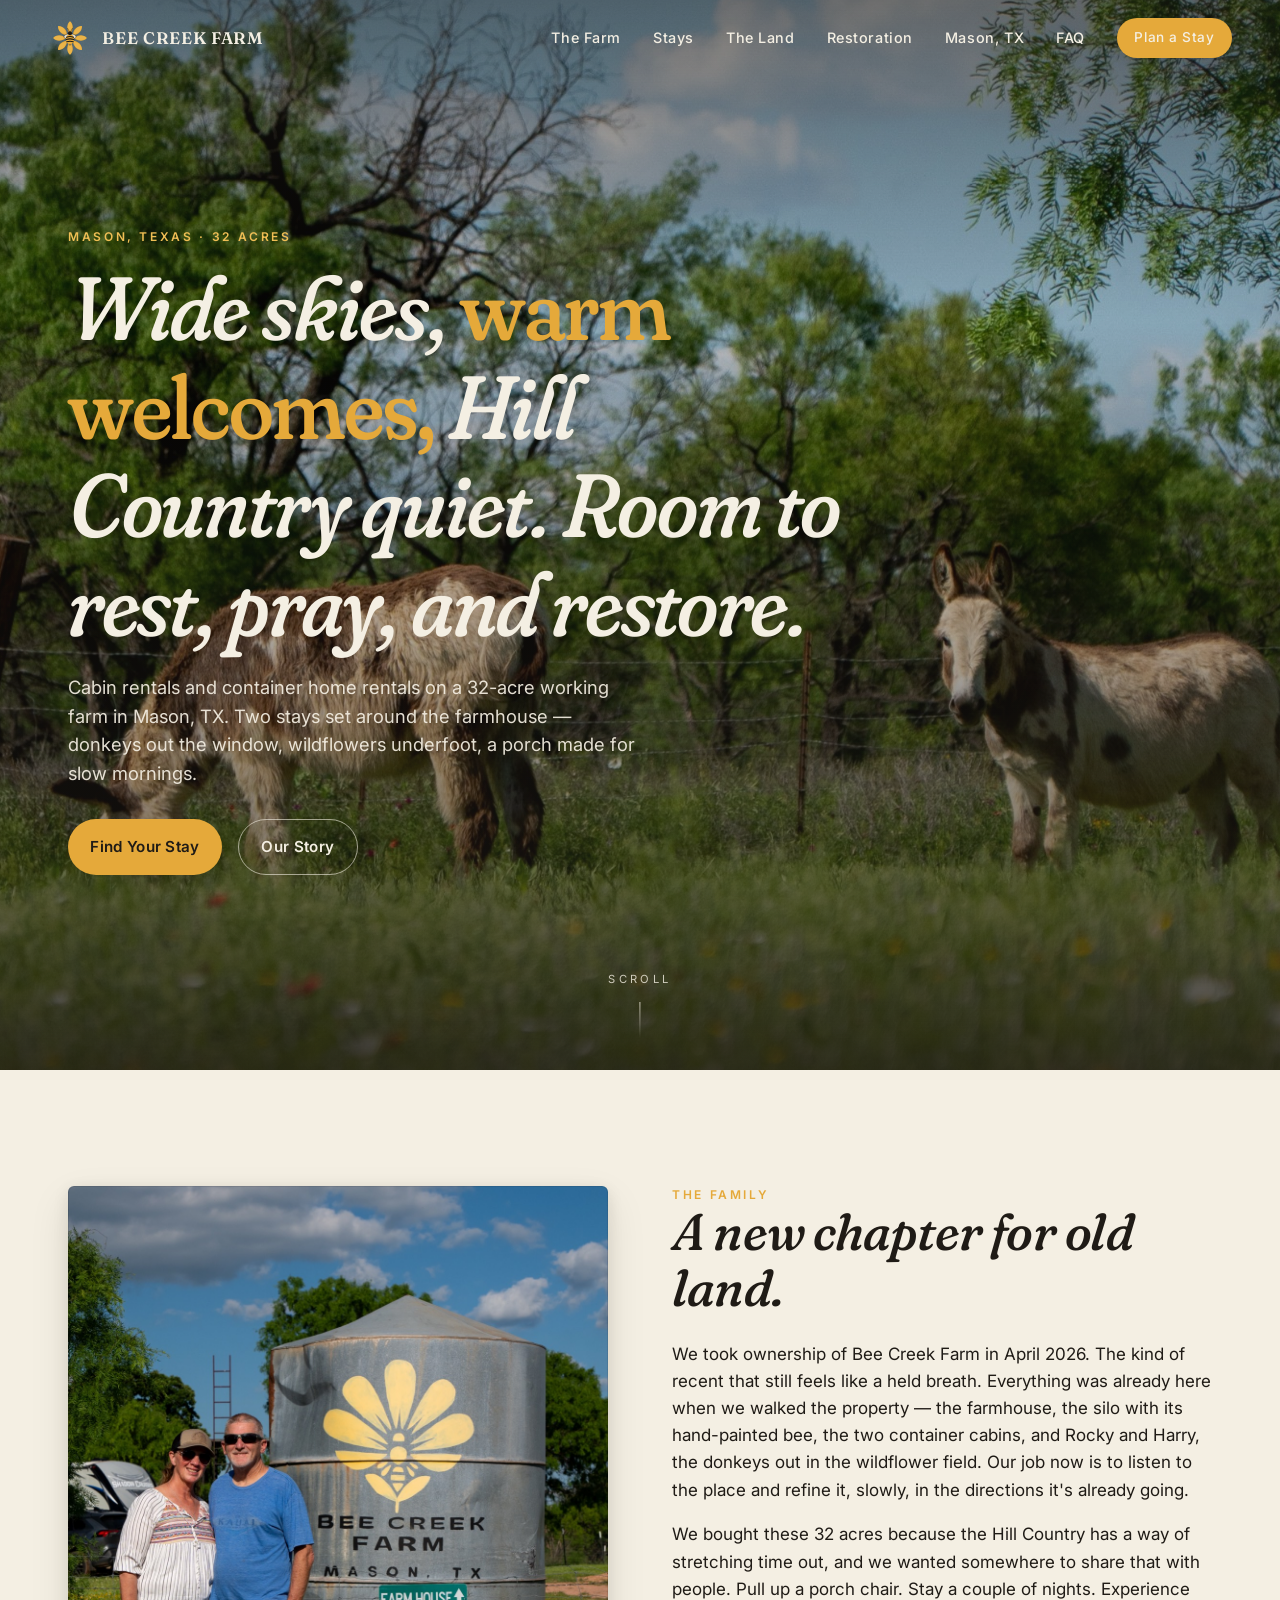
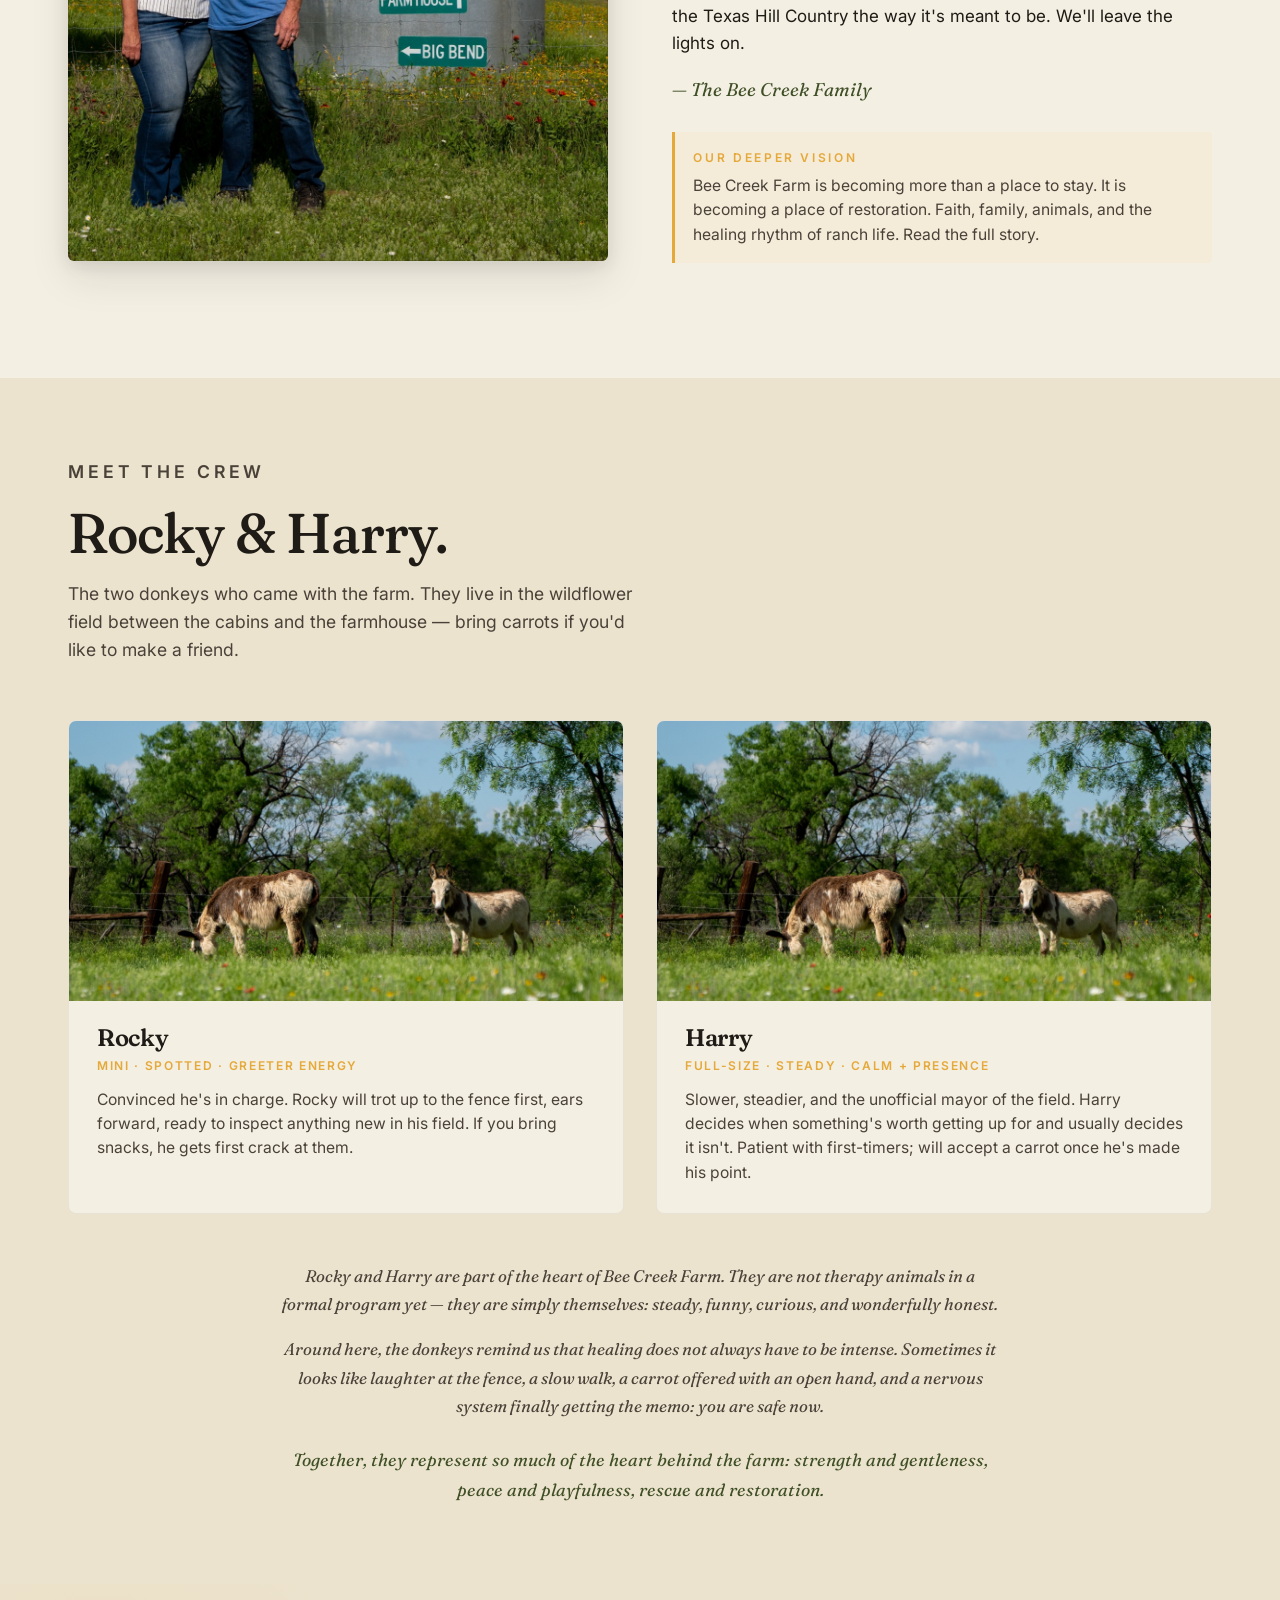
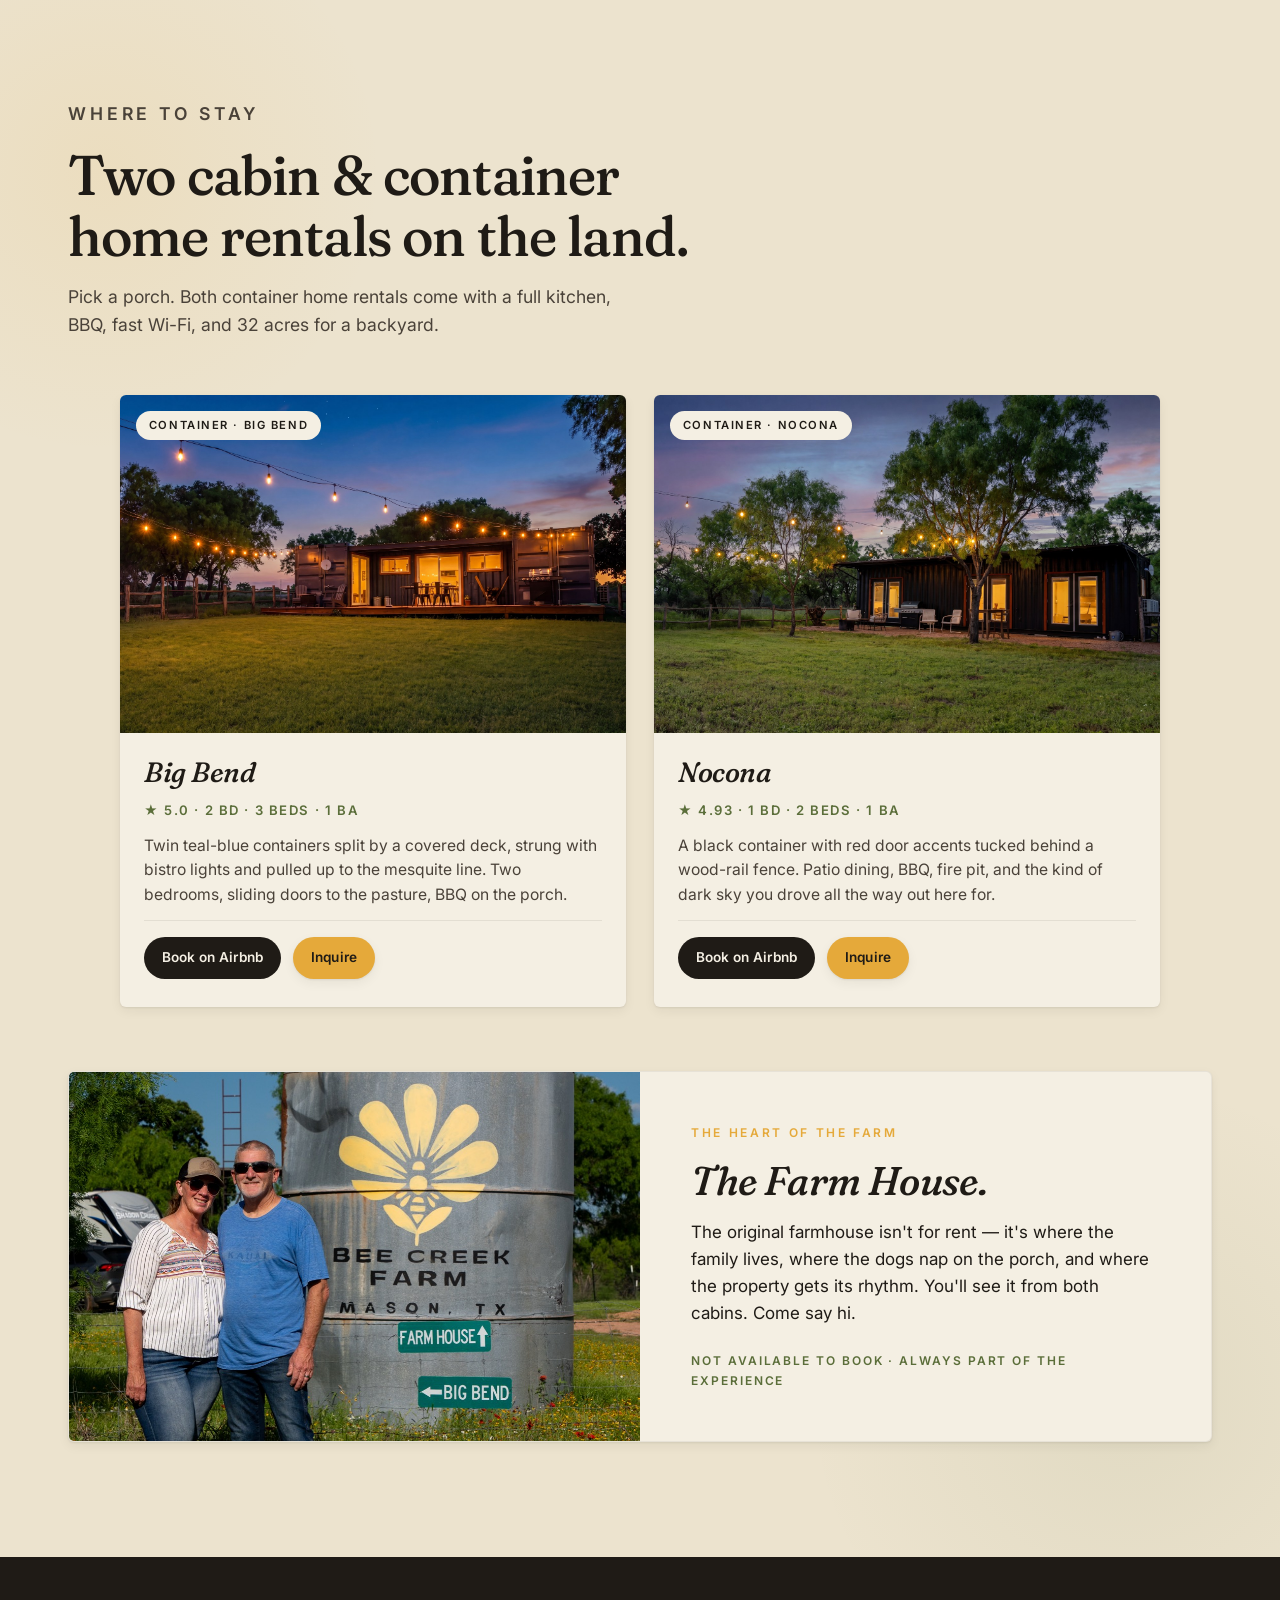
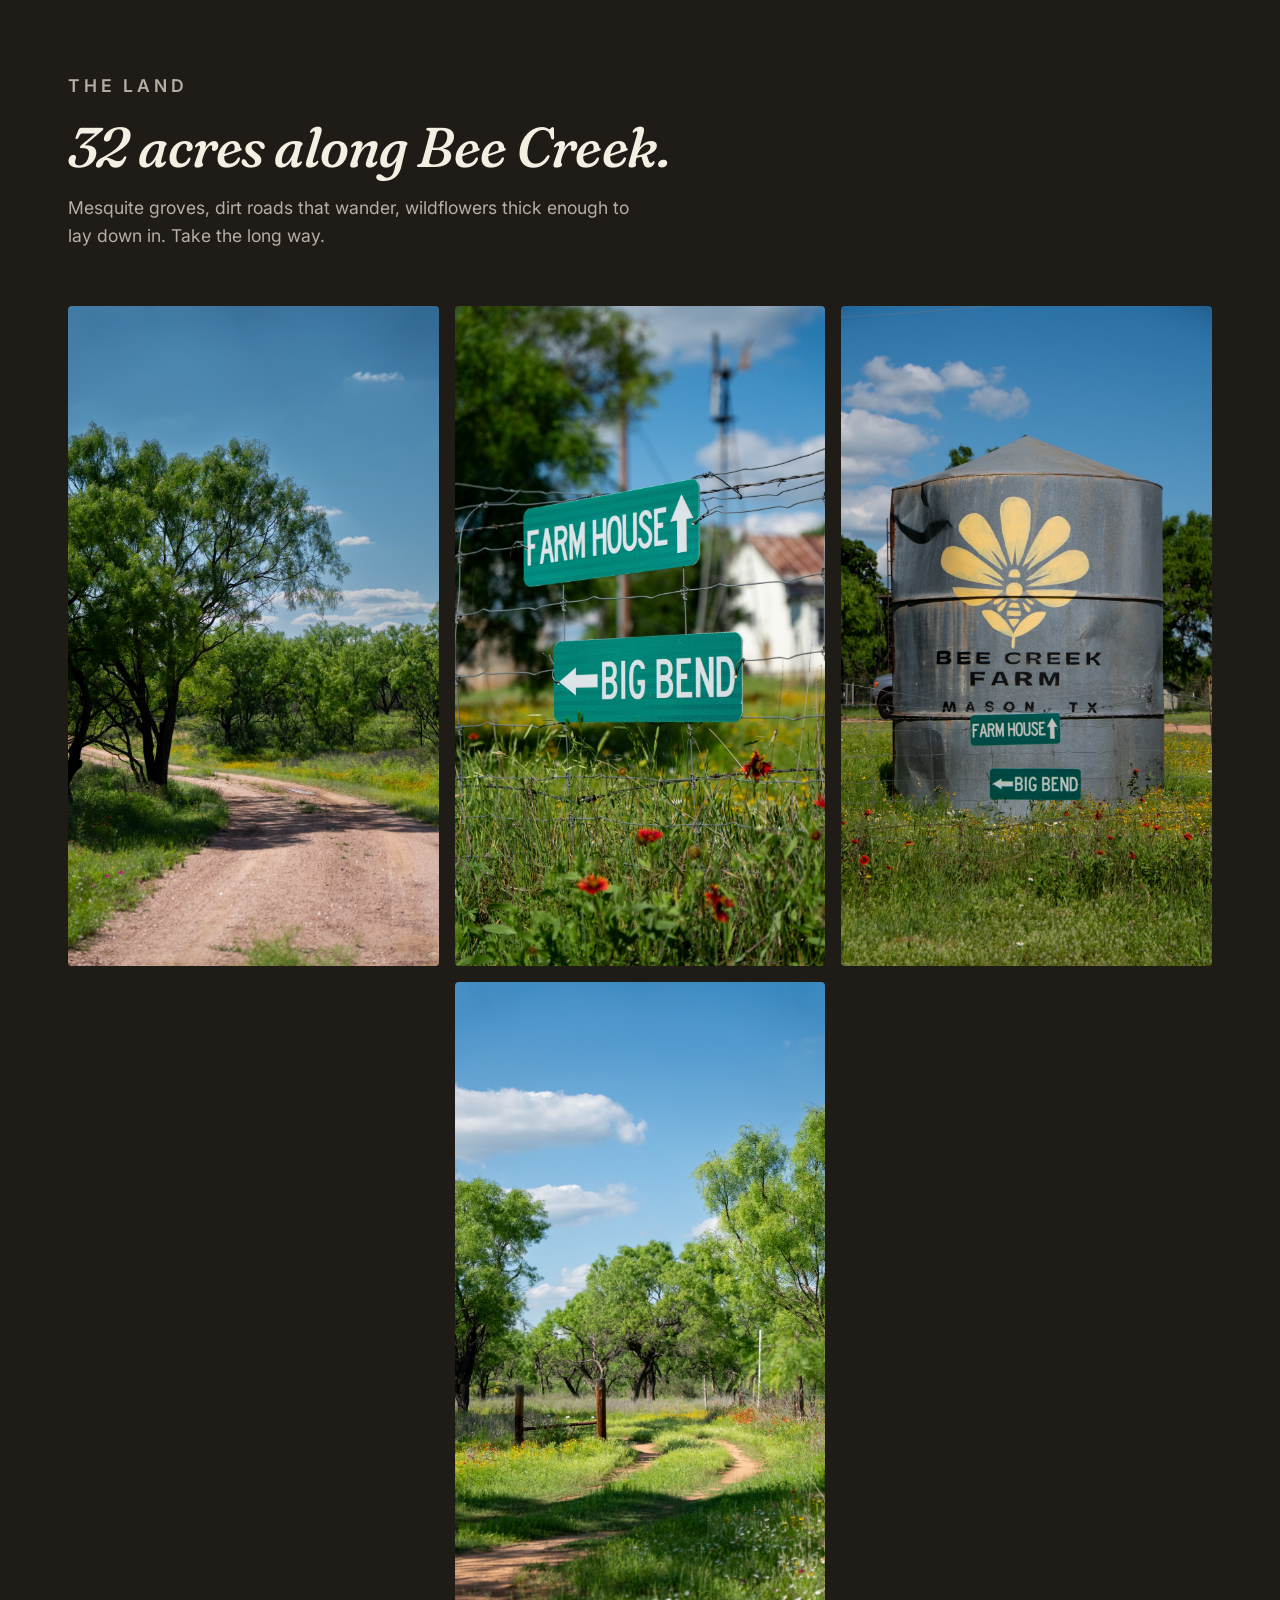
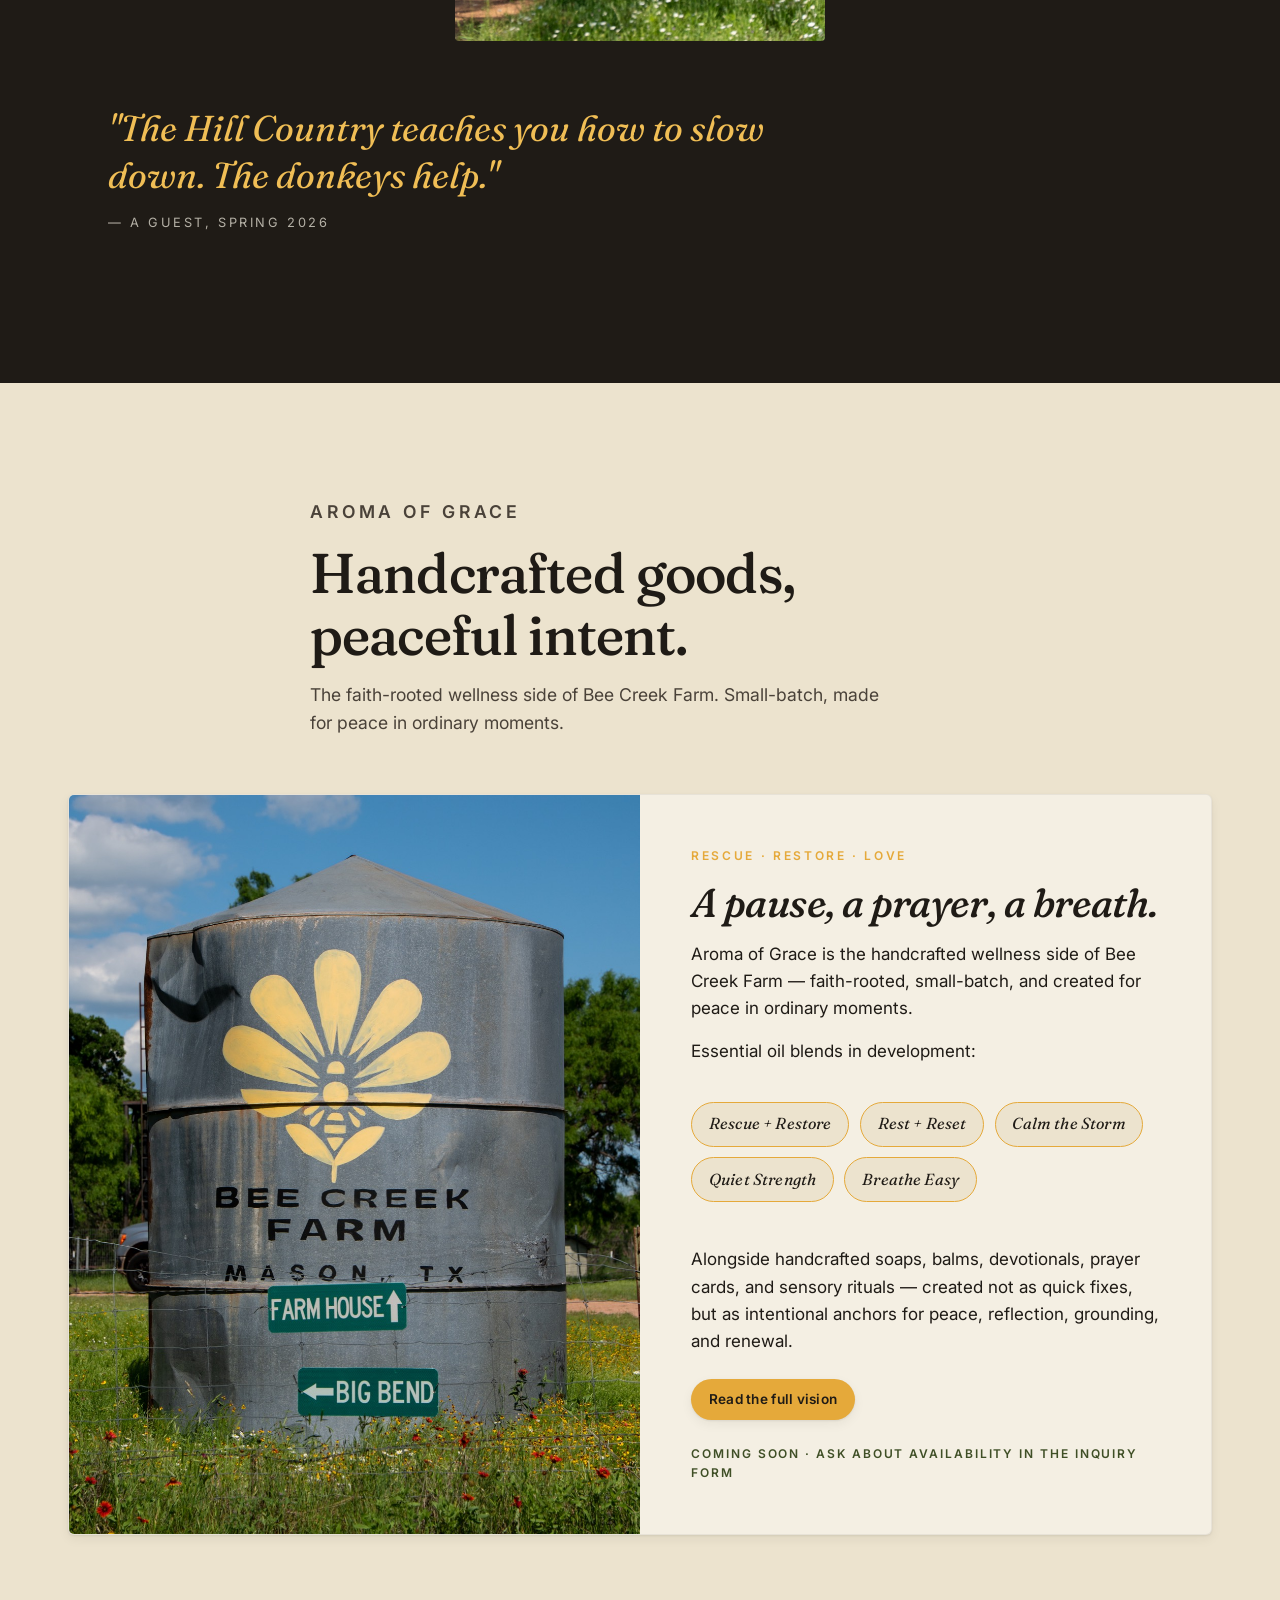
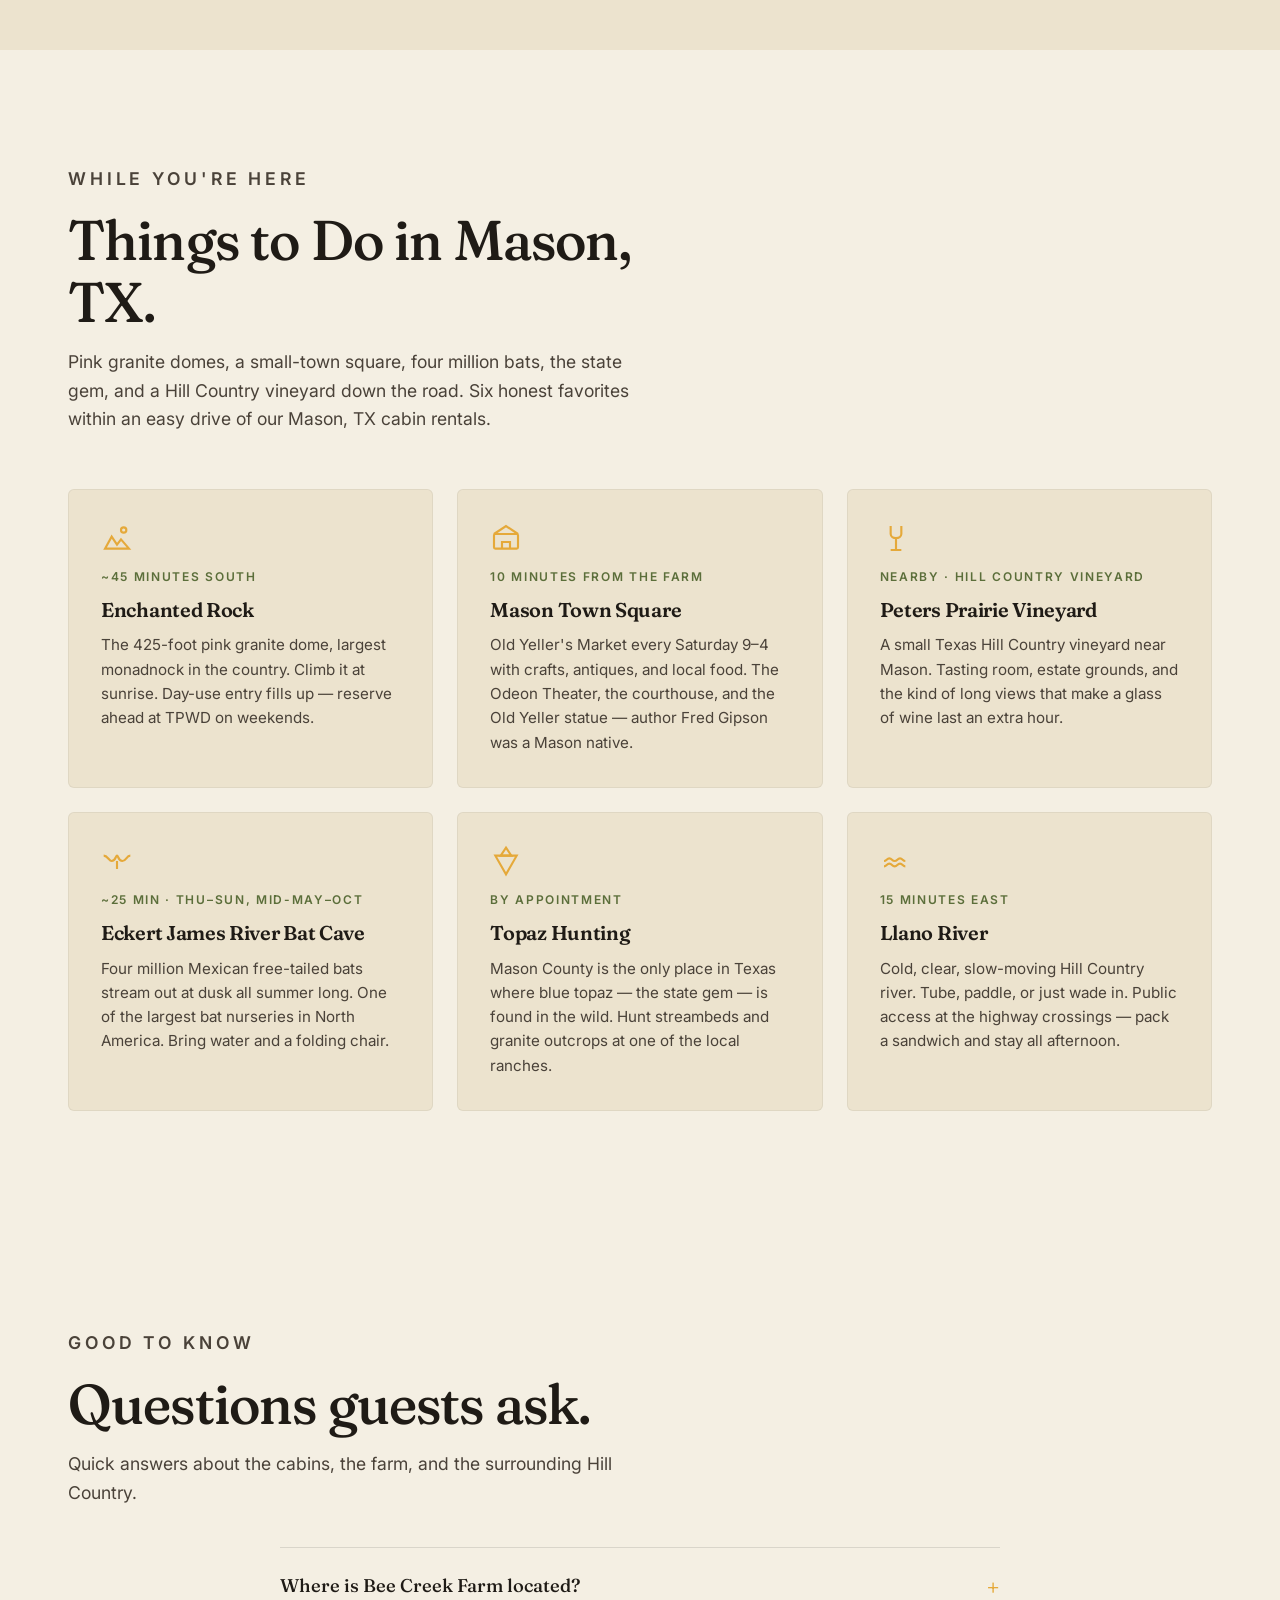
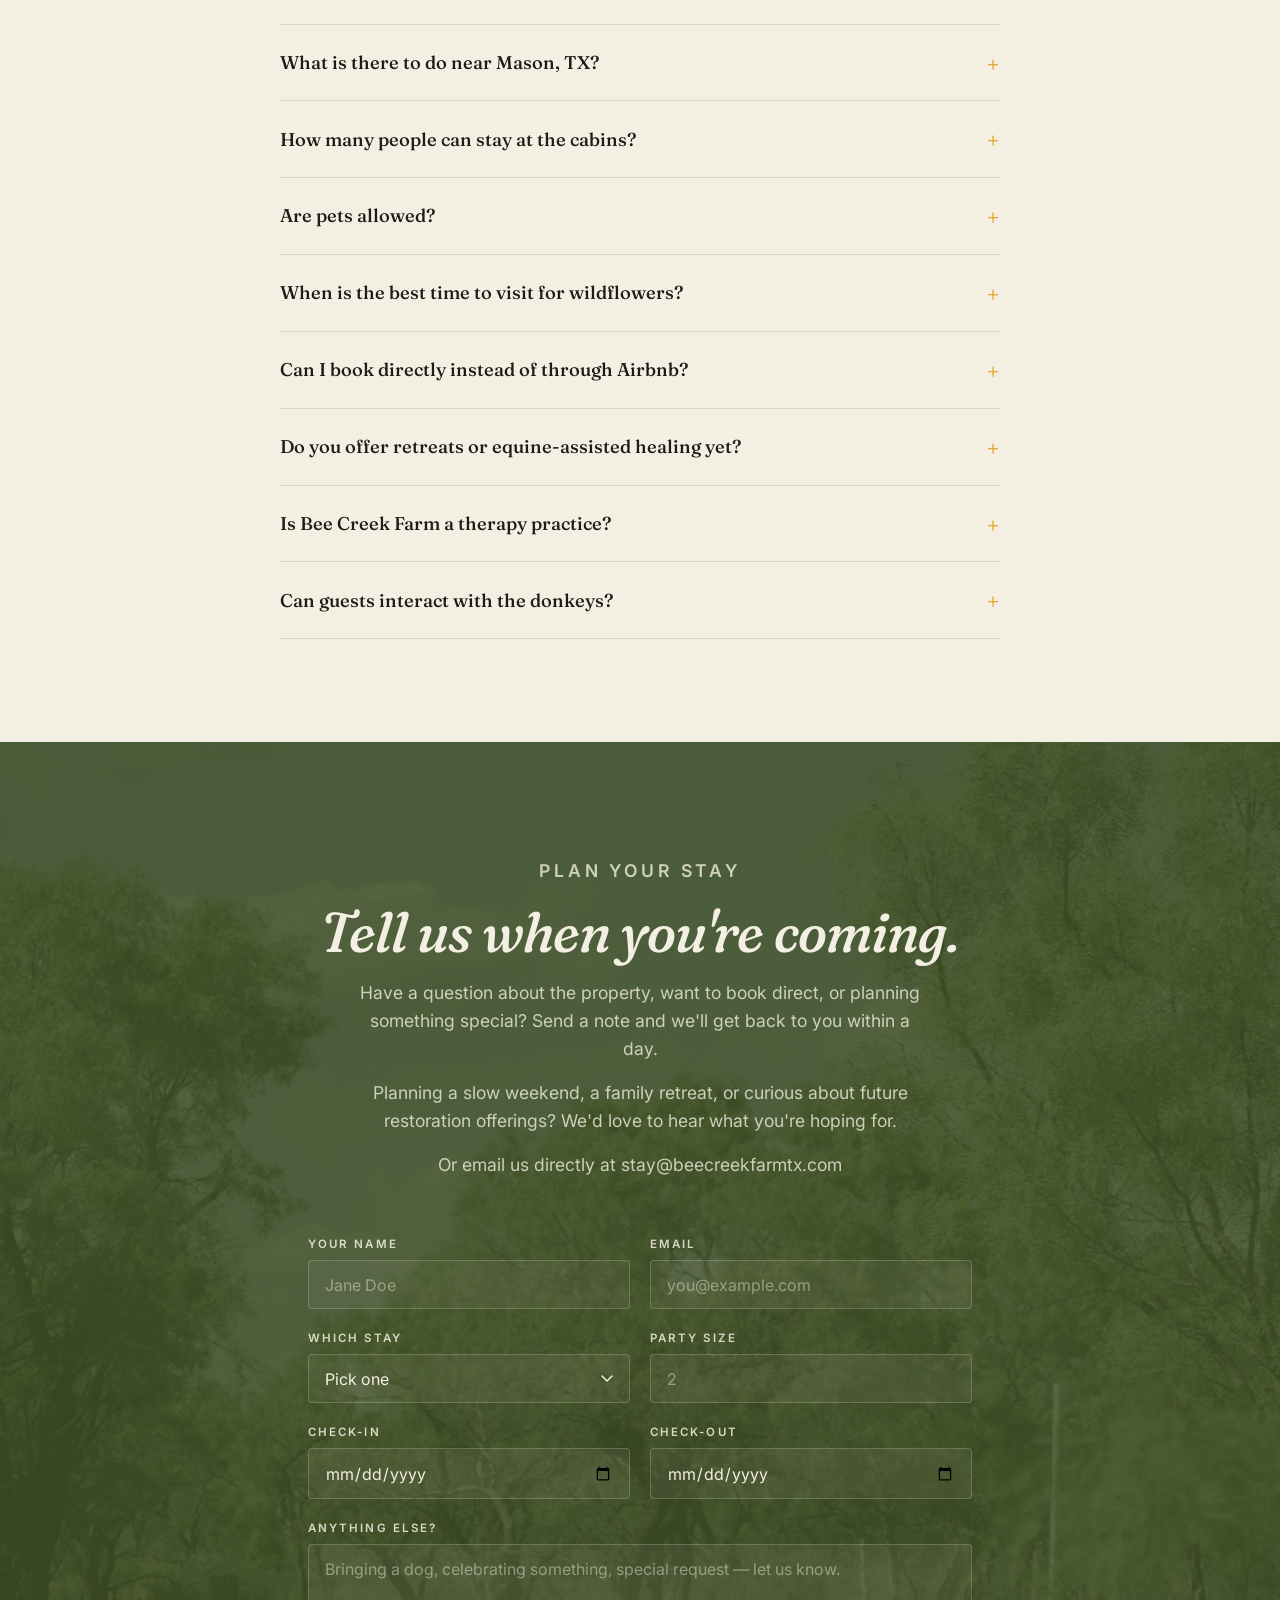
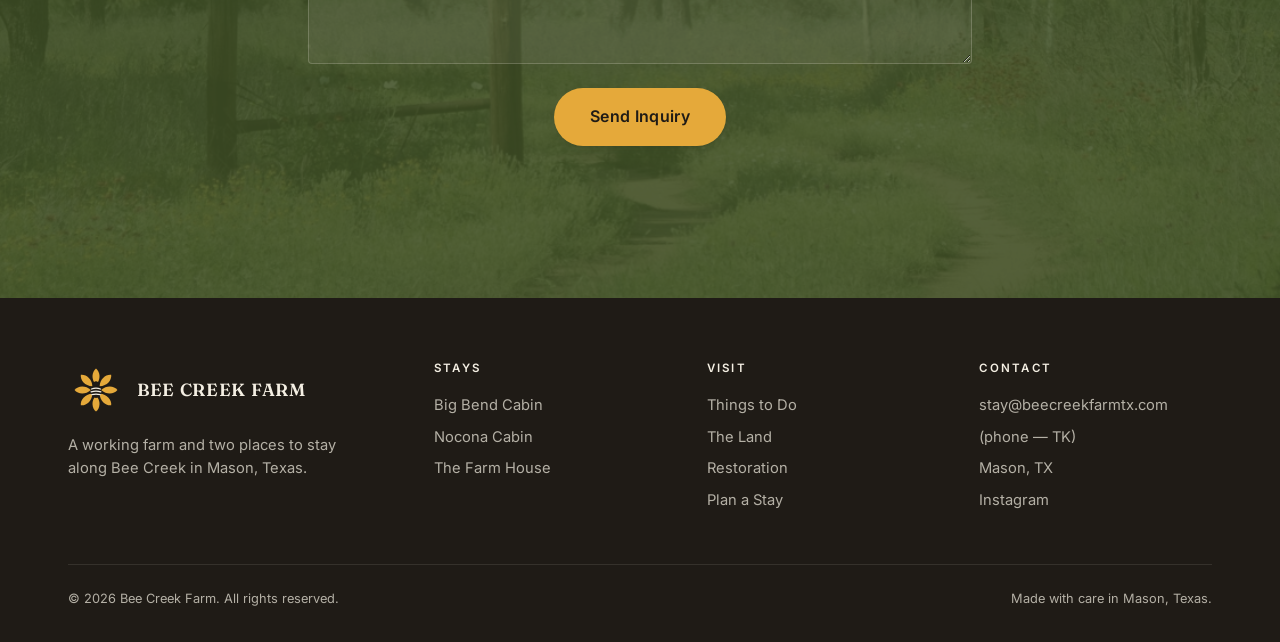
==== index.html @ f6150bd1 "Restoration: add ministry page + Aroma of Grace section across site New restoration.html with Rescue" ====
<!doctype html>
<html lang="en-US">
<head>
  <meta charset="utf-8" />
  <meta name="viewport" content="width=device-width, initial-scale=1" />
  <title>Bee Creek Farm | Cabin & Container Home Rentals in Mason, Texas Hill Country</title>
  <meta name="description" content="Cabin rentals and container home rentals on a 32-acre working farm in Mason, TX. Two stays — Big Bend and Nocona — with porches, BBQ, dark skies, and donkeys in the wildflower field. Book your Texas Hill Country getaway." />
  <meta name="robots" content="index,follow,max-image-preview:large,max-snippet:-1" />
  <meta name="author" content="Bee Creek Farm" />
  <meta name="keywords" content="Mason TX cabin rentals, container home rentals Texas, Texas Hill Country cabin rental, container cabin rental, Mason Texas vacation rental, Hill Country farm stay, Bee Creek Farm, Mason County lodging, faith-based retreat Texas, equine-assisted healing, trauma-informed retreat, veteran restoration retreat, Aroma of Grace, essential oil blends, Mind Body Spirit healing" />
  <link rel="canonical" href="https://beecreekfarmtx.com/" />

  <link rel="icon" href="assets/img/favicon.svg" type="image/svg+xml" />
  <meta name="theme-color" content="#1F1B16" />

  <!-- Open Graph -->
  <meta property="og:type" content="website" />
  <meta property="og:site_name" content="Bee Creek Farm" />
  <meta property="og:locale" content="en_US" />
  <meta property="og:url" content="https://beecreekfarmtx.com/" />
  <meta property="og:title" content="Bee Creek Farm — Cabin & Container Home Rentals in Mason, Texas Hill Country" />
  <meta property="og:description" content="Cabin rentals and container home rentals on a 32-acre working farm in Mason, TX. Wildflowers, donkeys, dark skies, and a porch made for slow mornings." />
  <meta property="og:image" content="https://beecreekfarmtx.com/assets/img/hero-donkeys.jpg" />
  <meta property="og:image:alt" content="Two donkeys grazing in a wildflower field at Bee Creek Farm in Mason, Texas" />

  <!-- Twitter Card -->
  <meta name="twitter:card" content="summary_large_image" />
  <meta name="twitter:title" content="Bee Creek Farm — Cabin & Container Home Rentals in Mason, TX" />
  <meta name="twitter:description" content="Cabin rentals and container home rentals on a 32-acre working farm. Mason, Texas Hill Country." />
  <meta name="twitter:image" content="https://beecreekfarmtx.com/assets/img/hero-donkeys.jpg" />

  <!-- Geo -->
  <meta name="geo.region" content="US-TX" />
  <meta name="geo.placename" content="Mason, Texas" />

  <!-- Fonts -->
  <link rel="preconnect" href="https://fonts.googleapis.com" />
  <link rel="preconnect" href="https://fonts.gstatic.com" crossorigin />
  <link href="https://fonts.googleapis.com/css2?family=Fraunces:ital,opsz,wght@0,9..144,400;0,9..144,500;0,9..144,600;0,9..144,700;1,9..144,400;1,9..144,500;1,9..144,600&family=Inter:wght@400;500;600;700&display=swap" rel="stylesheet" />

  <link rel="stylesheet" href="styles.css" />

  <!-- Structured data: LodgingBusiness with two cabin units -->
  <script type="application/ld+json">
  {
    "@context": "https://schema.org",
    "@type": "LodgingBusiness",
    "@id": "https://beecreekfarmtx.com/#lodging",
    "name": "Bee Creek Farm",
    "description": "A 32-acre working farm in Mason, Texas with two shipping-container cabins for rent — Big Bend and Nocona — set among wildflowers, mesquite, and Hill Country sky.",
    "url": "https://beecreekfarmtx.com/",
    "image": [
      "https://beecreekfarmtx.com/assets/img/hero-donkeys.jpg",
      "https://beecreekfarmtx.com/assets/img/bigbend-1.jpg",
      "https://beecreekfarmtx.com/assets/img/nocona-1.jpg"
    ],
    "logo": "https://beecreekfarmtx.com/assets/img/favicon.svg",
    "email": "stay@beecreekfarmtx.com",
    "priceRange": "$$",
    "address": {
      "@type": "PostalAddress",
      "addressLocality": "Mason",
      "addressRegion": "TX",
      "addressCountry": "US"
    },
    "geo": {
      "@type": "GeoCoordinates",
      "latitude": 30.7488,
      "longitude": -99.2304
    },
    "areaServed": [
      { "@type": "Place", "name": "Mason, Texas" },
      { "@type": "Place", "name": "Mason County" },
      { "@type": "Place", "name": "Texas Hill Country" }
    ],
    "amenityFeature": [
      { "@type": "LocationFeatureSpecification", "name": "Wi-Fi", "value": true },
      { "@type": "LocationFeatureSpecification", "name": "Full kitchen", "value": true },
      { "@type": "LocationFeatureSpecification", "name": "BBQ", "value": true },
      { "@type": "LocationFeatureSpecification", "name": "Fire pit", "value": true },
      { "@type": "LocationFeatureSpecification", "name": "Dark sky views", "value": true }
    ],
    "containsPlace": [
      {
        "@type": "Accommodation",
        "name": "Big Bend Cabin",
        "description": "Twin teal-blue shipping containers split by a covered deck strung with bistro lights, two bedrooms, sliding doors to the pasture.",
        "numberOfRooms": 2,
        "occupancy": { "@type": "QuantitativeValue", "maxValue": 6 },
        "amenityFeature": [
          { "@type": "LocationFeatureSpecification", "name": "BBQ", "value": true },
          { "@type": "LocationFeatureSpecification", "name": "Wi-Fi", "value": true },
          { "@type": "LocationFeatureSpecification", "name": "Full kitchen", "value": true }
        ],
        "aggregateRating": {
          "@type": "AggregateRating",
          "ratingValue": "5.0",
          "ratingCount": "1",
          "bestRating": "5"
        }
      },
      {
        "@type": "Accommodation",
        "name": "Nocona Cabin",
        "description": "A black shipping-container cabin with red door accents tucked behind a wood-rail fence. Patio dining, BBQ, fire pit, dark Hill Country sky.",
        "numberOfRooms": 1,
        "occupancy": { "@type": "QuantitativeValue", "maxValue": 4 },
        "amenityFeature": [
          { "@type": "LocationFeatureSpecification", "name": "Fire pit", "value": true },
          { "@type": "LocationFeatureSpecification", "name": "Wi-Fi", "value": true },
          { "@type": "LocationFeatureSpecification", "name": "Full kitchen", "value": true }
        ],
        "aggregateRating": {
          "@type": "AggregateRating",
          "ratingValue": "4.93",
          "ratingCount": "1",
          "bestRating": "5"
        }
      }
    ]
  }
  </script>

  <!-- Structured data: FAQPage -->
  <script type="application/ld+json">
  {
    "@context": "https://schema.org",
    "@type": "FAQPage",
    "mainEntity": [
      {
        "@type": "Question",
        "name": "Where is Bee Creek Farm located?",
        "acceptedAnswer": {
          "@type": "Answer",
          "text": "Bee Creek Farm is a 32-acre working farm in Mason, Texas, in the heart of the Texas Hill Country. We are about 10 minutes from the Mason town square, 25 minutes from the Eckert James River Bat Cave, and 45 minutes from Enchanted Rock State Natural Area."
        }
      },
      {
        "@type": "Question",
        "name": "What is there to do near Mason, TX?",
        "acceptedAnswer": {
          "@type": "Answer",
          "text": "Within easy reach of the farm: Enchanted Rock, Eckert James River Bat Cave, the Llano River, the Mason town square with the Odeon Theater and Old Yeller statue, Peters Prairie Vineyard, and topaz hunting (Mason County is the only place in Texas where the state gem is found in the wild)."
        }
      },
      {
        "@type": "Question",
        "name": "How many people can stay at the cabins?",
        "acceptedAnswer": {
          "@type": "Answer",
          "text": "The Big Bend cabin sleeps up to six (two bedrooms, three beds). The Nocona cabin sleeps up to four (one bedroom, two beds). Both have a full kitchen, BBQ, and Wi-Fi. Book both cabins together for larger groups."
        }
      },
      {
        "@type": "Question",
        "name": "Are pets allowed at Bee Creek Farm?",
        "acceptedAnswer": {
          "@type": "Answer",
          "text": "Reach out before booking and let us know about your dog. We are a working farm with donkeys and other animals on the property, so well-behaved pets are usually fine with prior notice."
        }
      },
      {
        "@type": "Question",
        "name": "When is the best time to visit Mason County for wildflowers?",
        "acceptedAnswer": {
          "@type": "Answer",
          "text": "Bluebonnets and wildflowers peak in the Hill Country from late March through May. Bats stream from the Eckert James River Bat Cave Thursday through Sunday from mid-May through October."
        }
      },
      {
        "@type": "Question",
        "name": "Do you offer retreats or equine-assisted healing yet?",
        "acceptedAnswer": {
          "@type": "Answer",
          "text": "We are prayerfully developing future faith-based retreats, restorative workshops, and equine-assisted healing experiences. For now, Bee Creek Farm is open for peaceful stays, porch mornings, donkey visits, and Hill Country rest. Reach out if you are interested in future retreat offerings."
        }
      },
      {
        "@type": "Question",
        "name": "Is Bee Creek Farm a therapy practice?",
        "acceptedAnswer": {
          "@type": "Answer",
          "text": "No. Bee Creek Farm is currently a hospitality and retreat-centered farm stay. Future offerings may include faith-based coaching, wellness workshops, and equine-assisted learning experiences, but overnight stays are not clinical therapy services."
        }
      },
      {
        "@type": "Question",
        "name": "Can guests interact with the donkeys?",
        "acceptedAnswer": {
          "@type": "Answer",
          "text": "Yes, with care and respect. Rocky and Harry live on the farm and love attention, but they are still animals with boundaries. We will provide guest guidelines for safe interaction."
        }
      }
    ]
  }
  </script>

  <!-- Structured data: Organization / WebSite -->
  <script type="application/ld+json">
  {
    "@context": "https://schema.org",
    "@type": "WebSite",
    "name": "Bee Creek Farm",
    "url": "https://beecreekfarmtx.com/",
    "potentialAction": {
      "@type": "SearchAction",
      "target": "https://beecreekfarmtx.com/?q={search_term_string}",
      "query-input": "required name=search_term_string"
    }
  }
  </script>
</head>
<body>

<header class="site-header" id="siteHeader">
  <a class="logo" href="#top" aria-label="Bee Creek Farm — home">
    <!-- icon (inlined from logo-icon.svg, scaled) -->
    <svg viewBox="0 0 240 240" aria-hidden="true">
      <defs>
        <g id="hp">
          <path d="M0,-92 C18,-78 22,-46 0,-22 C-22,-46 -18,-78 0,-92 Z" fill="#E5A93A"/>
          <path d="M0,-90 C14,-76 18,-50 0,-30 C-18,-50 -14,-76 0,-90 Z" fill="#F0BE55" opacity=".55"/>
        </g>
      </defs>
      <g transform="translate(120 120)">
        <use href="#hp"/><use href="#hp" transform="rotate(45)"/><use href="#hp" transform="rotate(90)"/><use href="#hp" transform="rotate(135)"/>
        <use href="#hp" transform="rotate(180)"/><use href="#hp" transform="rotate(225)"/><use href="#hp" transform="rotate(270)"/><use href="#hp" transform="rotate(315)"/>
        <ellipse cx="-18" cy="-10" rx="16" ry="10" fill="#F4EFE3" opacity=".92" transform="rotate(-22 -18 -10)"/>
        <ellipse cx="18"  cy="-10" rx="16" ry="10" fill="#F4EFE3" opacity=".92" transform="rotate(22 18 -10)"/>
        <ellipse cx="-18" cy="-10" rx="16" ry="10" fill="none" stroke="#1F1B16" stroke-width="2" transform="rotate(-22 -18 -10)"/>
        <ellipse cx="18"  cy="-10" rx="16" ry="10" fill="none" stroke="#1F1B16" stroke-width="2" transform="rotate(22 18 -10)"/>
        <ellipse cx="0" cy="6" rx="22" ry="28" fill="#E5A93A"/>
        <path d="M-19,-4 Q0,-12 19,-4" stroke="#1F1B16" stroke-width="6" fill="none" stroke-linecap="round"/>
        <path d="M-21,8 Q0,2 21,8" stroke="#1F1B16" stroke-width="6" fill="none" stroke-linecap="round"/>
        <path d="M-18,20 Q0,16 18,20" stroke="#1F1B16" stroke-width="6" fill="none" stroke-linecap="round"/>
        <path d="M0,32 L-4,40 L4,40 Z" fill="#1F1B16"/>
        <circle cx="0" cy="-26" r="11" fill="#1F1B16"/>
        <path d="M-4,-36 Q-9,-46 -12,-50" stroke="#1F1B16" stroke-width="2.4" fill="none" stroke-linecap="round"/>
        <path d="M4,-36 Q9,-46 12,-50" stroke="#1F1B16" stroke-width="2.4" fill="none" stroke-linecap="round"/>
        <circle cx="-12" cy="-50" r="2.2" fill="#1F1B16"/>
        <circle cx="12"  cy="-50" r="2.2" fill="#1F1B16"/>
      </g>
    </svg>
    <span class="logo-text">Bee Creek Farm</span>
  </a>

  <button class="nav-toggle" aria-expanded="false" aria-controls="primaryNav">Menu</button>

  <nav class="nav" id="primaryNav">
    <a href="#story">The Farm</a>
    <a href="#stays">Stays</a>
    <a href="#land">The Land</a>
    <a href="restoration.html">Restoration</a>
    <a href="#mason">Mason, TX</a>
    <a href="#faq">FAQ</a>
    <a href="#inquiry" class="btn btn-primary" style="padding:.6rem 1.1rem; font-size:.85rem;">Plan a Stay</a>
  </nav>
</header>

<!-- ============== HERO ============== -->
<main id="top">
<section class="hero">
  <div class="hero-bg" aria-hidden="true"></div>
  <div class="wrap hero-inner">
    <p class="eyebrow hero-eyebrow">Mason, Texas · 32 Acres</p>
    <h1>Wide skies, <em>warm welcomes,</em> Hill Country quiet. Room to rest, pray, and restore.</h1>
    <p class="lede">Cabin rentals and container home rentals on a 32-acre working farm in Mason, TX. Two stays set around the farmhouse — donkeys out the window, wildflowers underfoot, a porch made for slow mornings.</p>
    <div class="hero-ctas">
      <a class="btn btn-primary" href="#stays">Find Your Stay</a>
      <a class="btn btn-ghost" href="#story">Our Story</a>
    </div>
  </div>
  <a class="scroll-cue" href="#story" aria-label="Scroll to story">Scroll</a>
</section>

<!-- ============== STORY ============== -->
<section class="story" id="story">
  <div class="wrap">
    <div class="story-grid">
      <div class="story-image reveal">
        <img src="assets/img/founders-silo.jpg" alt="The owners of Bee Creek Farm standing in front of the painted silo with the bee-and-flower mark" loading="lazy" />
      </div>
      <div class="story-text reveal">
        <p class="eyebrow">The Family</p>
        <h2>A new chapter for old land.</h2>
        <p>We took ownership of Bee Creek Farm in April 2026. The kind of recent that still feels like a held breath. Everything was already here when we walked the property — the farmhouse, the silo with its hand-painted bee, the two container cabins, and Rocky and Harry, the donkeys out in the wildflower field. Our job now is to listen to the place and refine it, slowly, in the directions it's already going.</p>
        <p>We bought these 32 acres because the Hill Country has a way of stretching time out, and we wanted somewhere to share that with people. Pull up a porch chair. Stay a couple of nights. Experience the Texas Hill Country the way it's meant to be. We'll leave the lights on.</p>
        <p class="story-sig">— The Bee Creek Family</p>

        <a class="story-restoration-link reveal" href="restoration.html">
          <p class="eyebrow">Our deeper vision</p>
          <p>Bee Creek Farm is becoming more than a place to stay. It is becoming a place of restoration. Faith, family, animals, and the healing rhythm of ranch life. Read the full story.</p>
        </a>
      </div>
    </div>
  </div>
</section>

<!-- ============== DONKEYS ============== -->
<section class="donkeys" id="donkeys">
  <div class="wrap">
    <div class="section-head reveal">
      <p class="eyebrow">Meet the Crew</p>
      <h2>Rocky &amp; Harry.</h2>
      <p>The two donkeys who came with the farm. They live in the wildflower field between the cabins and the farmhouse — bring carrots if you'd like to make a friend.</p>
    </div>

    <div class="donkeys-grid">
      <article class="donkey-card reveal">
        <!-- TODO: replace with assets/img/rocky.jpg when available -->
        <img src="assets/img/hero-donkeys.jpg" alt="Rocky, the smaller donkey at Bee Creek Farm" loading="lazy" />
        <div class="donkey-body">
          <h3>Rocky</h3>
          <p class="donkey-tag">Mini · spotted · greeter energy</p>
          <p>Convinced he's in charge. Rocky will trot up to the fence first, ears forward, ready to inspect anything new in his field. If you bring snacks, he gets first crack at them.</p>
        </div>
      </article>

      <article class="donkey-card reveal">
        <!-- TODO: replace with assets/img/harry.jpg when available -->
        <img src="assets/img/hero-donkeys.jpg" alt="Harry, the larger donkey at Bee Creek Farm" loading="lazy" />
        <div class="donkey-body">
          <h3>Harry</h3>
          <p class="donkey-tag">Full-size · steady · calm + presence</p>
          <p>Slower, steadier, and the unofficial mayor of the field. Harry decides when something's worth getting up for and usually decides it isn't. Patient with first-timers; will accept a carrot once he's made his point.</p>
        </div>
      </article>
    </div>

    <div class="donkeys-note reveal">
      <p>Rocky and Harry are part of the heart of Bee Creek Farm. They are not therapy animals in a formal program yet — they are simply themselves: steady, funny, curious, and wonderfully honest.</p>
      <p>Around here, the donkeys remind us that healing does not always have to be intense. Sometimes it looks like laughter at the fence, a slow walk, a carrot offered with an open hand, and a nervous system finally getting the memo: you are safe now.</p>
      <p class="donkeys-together">Together, they represent so much of the heart behind the farm: strength and gentleness, peace and playfulness, rescue and restoration.</p>
    </div>
  </div>
</section>

<!-- ============== STAYS ============== -->
<section class="stays" id="stays">
  <div class="wrap">
    <div class="section-head reveal">
      <p class="eyebrow">Where to Stay</p>
      <h2>Two cabin & container home rentals on the land.</h2>
      <p>Pick a porch. Both container home rentals come with a full kitchen, BBQ, fast Wi-Fi, and 32 acres for a backyard.</p>
    </div>

    <div class="stays-grid stays-grid-2">

      <article class="stay-card reveal">
        <div class="photo">
          <span class="badge">Container · Big Bend</span>
          <img src="assets/img/bigbend-1.jpg" alt="Big Bend container home with wood deck, string lights, and Texas Hill Country pasture" loading="lazy" />
        </div>
        <div class="body">
          <h3>Big Bend</h3>
          <p class="meta">★ 5.0 · 2 bd · 3 beds · 1 ba</p>
          <p class="desc">Twin teal-blue containers split by a covered deck, strung with bistro lights and pulled up to the mesquite line. Two bedrooms, sliding doors to the pasture, BBQ on the porch.</p>
          <div class="actions">
            <a class="btn btn-dark" href="https://www.airbnb.com/rooms/1410490592766462063" target="_blank" rel="noopener" data-airbnb="big-bend">Book on Airbnb</a>
            <a class="btn btn-primary" href="#inquiry">Inquire</a>
          </div>
        </div>
      </article>

      <article class="stay-card reveal">
        <div class="photo">
          <span class="badge">Container · Nocona</span>
          <img src="assets/img/nocona-1.jpg" alt="Nocona container cabin at dusk with glowing windows, patio, BBQ, and string lights overhead" loading="lazy" />
        </div>
        <div class="body">
          <h3>Nocona</h3>
          <p class="meta">★ 4.93 · 1 bd · 2 beds · 1 ba</p>
          <p class="desc">A black container with red door accents tucked behind a wood-rail fence. Patio dining, BBQ, fire pit, and the kind of dark sky you drove all the way out here for.</p>
          <div class="actions">
            <a class="btn btn-dark" href="https://www.airbnb.com/rooms/1415461566993026047" target="_blank" rel="noopener" data-airbnb="nocona">Book on Airbnb</a>
            <a class="btn btn-primary" href="#inquiry">Inquire</a>
          </div>
        </div>
      </article>

    </div>

    <!-- Farm House (not bookable, the heart of the property) -->
    <article class="farmhouse-feature reveal" id="farmhouse">
      <div class="ff-photo">
        <img src="assets/img/founders-silo.jpg" alt="The farmhouse and silo at the heart of Bee Creek Farm" loading="lazy" />
      </div>
      <div class="ff-body">
        <p class="eyebrow">The Heart of the Farm</p>
        <h3>The Farm House.</h3>
        <p>The original farmhouse isn't for rent — it's where the family lives, where the dogs nap on the porch, and where the property gets its rhythm. You'll see it from both cabins. Come say hi.</p>
        <p class="ff-note">Not available to book · Always part of the experience</p>
      </div>
    </article>
  </div>
</section>

<!-- ============== THE LAND ============== -->
<section class="land" id="land">
  <div class="wrap">
    <div class="section-head reveal">
      <p class="eyebrow">The Land</p>
      <h2>32 acres along Bee Creek.</h2>
      <p>Mesquite groves, dirt roads that wander, wildflowers thick enough to lay down in. Take the long way.</p>
    </div>

    <div class="gallery">
      <figure class="tall reveal"><img src="assets/img/road-mesquite.jpg" alt="Dirt road winding under mesquite trees" loading="lazy" /></figure>
      <figure class="wide reveal"><img src="assets/img/hero-donkeys.jpg" alt="Two donkeys grazing in a wildflower field" loading="lazy" /></figure>
      <figure class="reveal"><img src="assets/img/signs.jpg" alt="Property signs pointing to Farm House and Big Bend" loading="lazy" /></figure>
      <figure class="wide reveal"><img src="assets/img/road-curve.jpg" alt="Bend in the dirt road through the spring wildflowers" loading="lazy" /></figure>
      <figure class="reveal"><img src="assets/img/silo-mark.jpg" alt="Bee Creek Farm hand-painted bee-and-flower mark on the silo" loading="lazy" /></figure>
    </div>

    <blockquote class="pull-quote reveal">
      "The Hill Country teaches you how to slow down. The donkeys help."
      <cite>— A guest, Spring 2026</cite>
    </blockquote>
  </div>
</section>

<!-- ============== AROMA OF GRACE ============== -->
<section class="aroma" id="aroma">
  <div class="wrap">
    <div class="section-head reveal">
      <p class="eyebrow">Aroma of Grace</p>
      <h2>Handcrafted goods, peaceful intent.</h2>
      <p>The faith-rooted wellness side of Bee Creek Farm. Small-batch, made for peace in ordinary moments.</p>
    </div>
    <article class="farmhouse-feature aroma-feature reveal">
      <div class="ff-photo">
        <!-- TODO: replace with Aroma of Grace product photo when available -->
        <img src="assets/img/silo-mark.jpg" alt="The bee-and-flower mark on the Bee Creek Farm silo, a stand-in for the Aroma of Grace brand" loading="lazy" />
      </div>
      <div class="ff-body">
        <p class="eyebrow">Rescue · Restore · Love</p>
        <h3>A pause, a prayer, a breath.</h3>
        <p>Aroma of Grace is the handcrafted wellness side of Bee Creek Farm — faith-rooted, small-batch, and created for peace in ordinary moments.</p>
        <p>Essential oil blends in development:</p>
        <div class="oil-blends" aria-label="Essential oil blends in development">
          <span class="oil-blend">Rescue + Restore</span>
          <span class="oil-blend">Rest + Reset</span>
          <span class="oil-blend">Calm the Storm</span>
          <span class="oil-blend">Quiet Strength</span>
          <span class="oil-blend">Breathe Easy</span>
        </div>
        <p>Alongside handcrafted soaps, balms, devotionals, prayer cards, and sensory rituals — created not as quick fixes, but as intentional anchors for peace, reflection, grounding, and renewal.</p>
        <p style="margin-top:.5rem;"><a class="btn btn-primary" href="restoration.html#aroma" style="padding:.6rem 1.1rem; font-size:.85rem;">Read the full vision</a></p>
        <p class="ff-note">Coming soon · Ask about availability in the inquiry form</p>
      </div>
    </article>
  </div>
</section>

<!-- ============== MASON GUIDE ============== -->
<section class="mason" id="mason">
  <div class="wrap">
    <div class="section-head reveal">
      <p class="eyebrow">While You're Here</p>
      <h2>Things to Do in Mason, TX.</h2>
      <p>Pink granite domes, a small-town square, four million bats, the state gem, and a Hill Country vineyard down the road. Six honest favorites within an easy drive of our Mason, TX cabin rentals.</p>
    </div>

    <div class="mason-grid">
      <button class="mason-card reveal" type="button" data-modal-target="enchanted-rock">
        <svg class="icon" viewBox="0 0 24 24" fill="none" stroke="currentColor" stroke-width="1.6"><path d="M3 20l5-9 4 6 3-4 6 7H3z"/><circle cx="17" cy="6" r="2"/></svg>
        <p class="distance">~45 minutes south</p>
        <h3>Enchanted Rock</h3>
        <p>The 425-foot pink granite dome, largest monadnock in the country. Climb it at sunrise. Day-use entry fills up — reserve ahead at TPWD on weekends.</p>
      </button>

      <button class="mason-card reveal" type="button" data-modal-target="town-square">
        <svg class="icon" viewBox="0 0 24 24" fill="none" stroke="currentColor" stroke-width="1.6"><rect x="3" y="9" width="18" height="11" rx="1"/><path d="M3 9l9-6 9 6M9 20v-5h6v5"/></svg>
        <p class="distance">10 minutes from the farm</p>
        <h3>Mason Town Square</h3>
        <p>Old Yeller's Market every Saturday 9–4 with crafts, antiques, and local food. The Odeon Theater, the courthouse, and the Old Yeller statue — author Fred Gipson was a Mason native.</p>
      </button>

      <button class="mason-card reveal" type="button" data-modal-target="peters-prairie">
        <svg class="icon" viewBox="0 0 24 24" fill="none" stroke="currentColor" stroke-width="1.6"><path d="M8 3v6c0 2 2 3 4 3s4-1 4-3V3"/><path d="M12 12v9M8 21h8"/></svg>
        <p class="distance">Nearby · Hill Country vineyard</p>
        <h3>Peters Prairie Vineyard</h3>
        <p>A small Texas Hill Country vineyard near Mason. Tasting room, estate grounds, and the kind of long views that make a glass of wine last an extra hour.</p>
      </button>

      <button class="mason-card reveal" type="button" data-modal-target="bat-cave">
        <svg class="icon" viewBox="0 0 24 24" fill="none" stroke="currentColor" stroke-width="1.6"><path d="M2 8c3 0 4 4 6 4 3 0 3-4 4-4s1 4 4 4 3-4 6-4"/><path d="M12 12v6"/></svg>
        <p class="distance">~25 min · Thu–Sun, mid-May–Oct</p>
        <h3>Eckert James River Bat Cave</h3>
        <p>Four million Mexican free-tailed bats stream out at dusk all summer long. One of the largest bat nurseries in North America. Bring water and a folding chair.</p>
      </button>

      <button class="mason-card reveal" type="button" data-modal-target="topaz">
        <svg class="icon" viewBox="0 0 24 24" fill="none" stroke="currentColor" stroke-width="1.6"><path d="M12 2l4 6h-8z"/><path d="M4 8h16l-8 14z"/></svg>
        <p class="distance">By appointment</p>
        <h3>Topaz Hunting</h3>
        <p>Mason County is the only place in Texas where blue topaz — the state gem — is found in the wild. Hunt streambeds and granite outcrops at one of the local ranches.</p>
      </button>

      <button class="mason-card reveal" type="button" data-modal-target="llano-river">
        <svg class="icon" viewBox="0 0 24 24" fill="none" stroke="currentColor" stroke-width="1.6"><path d="M3 16c2 0 2-2 4-2s2 2 4 2 2-2 4-2 2 2 4 2"/><path d="M3 12c2 0 2-2 4-2s2 2 4 2 2-2 4-2 2 2 4 2"/></svg>
        <p class="distance">15 minutes east</p>
        <h3>Llano River</h3>
        <p>Cold, clear, slow-moving Hill Country river. Tube, paddle, or just wade in. Public access at the highway crossings — pack a sandwich and stay all afternoon.</p>
      </button>
    </div>

    <!-- Modal templates -->
    <template id="modal-enchanted-rock">
      <p class="modal-eyebrow">~45 minutes south of the farm</p>
      <h3>Enchanted Rock</h3>
      <img src="assets/img/mason-enchanted-rock.jpg" alt="Aerial view of Enchanted Rock pink granite dome" loading="lazy" />
      <p>A 425-foot pink granite dome rising out of the Hill Country — the largest monadnock in the United States. Sacred to the Tonkawa, Apache, and Comanche before it became a state park. The summit hike is about 45 min round trip; come at sunrise for the cool air and the colors.</p>
      <p>Day-use entry caps daily and fills up by mid-morning on weekends. Reserve a slot ahead through Texas Parks &amp; Wildlife. Bring water — there's no shade on the dome.</p>
      <a class="btn btn-primary modal-cta" href="https://tpwd.texas.gov/state-parks/enchanted-rock" target="_blank" rel="noopener">Visit official site →</a>
    </template>

    <template id="modal-town-square">
      <p class="modal-eyebrow">10 minutes from the farm</p>
      <h3>Mason Town Square</h3>
      <img src="assets/img/mason-courthouse.jpg" alt="Mason County Courthouse on the historic town square" loading="lazy" />
      <p>The 1909 Mason County Courthouse anchors a postcard town square ringed with antique stores, a hardware store that's been in the same family for four generations, and a soda fountain. Old Yeller's Market runs every Saturday 9–4 with crafts, antiques, and Hill Country food.</p>
      <p>Don't miss the Odeon Theater (still showing movies), the bronze Old Yeller statue (author Fred Gipson grew up here), and the Mason Square Museum just off the courthouse lawn.</p>
      <a class="btn btn-primary modal-cta" href="https://masontx.org" target="_blank" rel="noopener">Visit official site →</a>
    </template>

    <template id="modal-peters-prairie">
      <p class="modal-eyebrow">Nearby · Hill Country vineyard</p>
      <h3>Peters Prairie Vineyard</h3>
      <img src="https://www.petersprairievineyard.com/wp-content/uploads/2024/02/DSC08269-1.jpg" alt="Peters Prairie Vineyard wine bottles and tasting flight in Mason County, Texas" loading="lazy" referrerpolicy="no-referrer" />
      <p>A small Texas Hill Country vineyard within easy reach of the farm. Estate grounds, a tasting room, and the kind of unhurried afternoon that's hard to leave.</p>
      <p>Check current hours and tasting availability on their site before heading out.</p>
      <a class="btn btn-primary modal-cta" href="https://www.petersprairievineyard.com/" target="_blank" rel="noopener">Visit official site →</a>
    </template>

    <template id="modal-bat-cave">
      <p class="modal-eyebrow">~25 min · Thu–Sun, mid-May through October</p>
      <h3>Eckert James River Bat Cave</h3>
      <img src="assets/img/mason-bats.jpg" alt="Mexican free-tailed bats emerging at dusk" loading="lazy" />
      <p>Around four million Mexican free-tailed bats live in the cave from May through October. At dusk they stream out in a ribbon that takes 30+ minutes to clear the cave — one of the largest bat nurseries in North America, and a Nature Conservancy preserve.</p>
      <p>Open Thursday through Sunday during the season. Cash entry. Bring water, bug spray, a folding chair, and arrive an hour before sunset.</p>
      <a class="btn btn-primary modal-cta" href="https://tpwd.texas.gov/huntwild/wild/species/bats/bat-watching-sites/eckert-james-river.phtml" target="_blank" rel="noopener">Visit official site →</a>
    </template>

    <template id="modal-topaz">
      <p class="modal-eyebrow">By appointment</p>
      <h3>Topaz Hunting</h3>
      <img src="assets/img/mason-topaz.jpg" alt="Blue topaz crystal — the state gem of Texas" loading="lazy" />
      <p>Mason County is the only place in Texas where blue topaz — the state gem — is found in the wild. Several local ranches open their land for fee-based topaz hunting: you walk the streambeds and granite outcrops with a pick and a screen, and whatever you find is yours to keep.</p>
      <p>Best in cooler months (Oct–April). Wear closed-toe shoes, bring sun protection, and call ahead — most hunts are by appointment only.</p>
      <a class="btn btn-primary modal-cta" href="https://masontx.org" target="_blank" rel="noopener">Find a ranch →</a>
    </template>

    <template id="modal-llano-river">
      <p class="modal-eyebrow">15 minutes east</p>
      <h3>Llano River</h3>
      <img src="assets/img/mason-llano-river.jpg" alt="Limestone bluffs along the Llano River in Texas" loading="lazy" />
      <p>One of the cleanest rivers in Texas — cold, clear, slow-moving, and lined with limestone bluffs. Perfect for tubing, paddling, fly-fishing for Guadalupe bass, or just wading in up to your knees and staying there.</p>
      <p>Public access at the highway crossings on US-87 and FM-1900. Pack a sandwich and stay all afternoon.</p>
      <a class="btn btn-primary modal-cta" href="https://www.tourtexas.com/destinations/mason-county-things-to-do" target="_blank" rel="noopener">More Mason County info →</a>
    </template>
  </div>
</section>

<!-- ============== FAQ ============== -->
<section class="faq" id="faq" aria-labelledby="faq-title">
  <div class="wrap">
    <div class="section-head reveal">
      <p class="eyebrow">Good to Know</p>
      <h2 id="faq-title">Questions guests ask.</h2>
      <p>Quick answers about the cabins, the farm, and the surrounding Hill Country.</p>
    </div>

    <div class="faq-list reveal">
      <details>
        <summary>Where is Bee Creek Farm located?</summary>
        <p>We're a 32-acre working farm in Mason, Texas — heart of the Hill Country. Ten minutes from the Mason town square, 25 from the Eckert James River Bat Cave, 45 from Enchanted Rock.</p>
      </details>

      <details>
        <summary>What is there to do near Mason, TX?</summary>
        <p>Plenty within an easy drive: Enchanted Rock, the Eckert bat cave, the Llano River, Peters Prairie Vineyard, the Odeon Theater on the town square, and topaz hunting — Mason County is the only place in Texas where the state gem turns up in the wild.</p>
      </details>

      <details>
        <summary>How many people can stay at the cabins?</summary>
        <p>Big Bend sleeps up to six (two bedrooms, three beds). Nocona sleeps up to four (one bedroom, two beds). Both come with a full kitchen, BBQ, and fast Wi-Fi. Book both for a larger group.</p>
      </details>

      <details>
        <summary>Are pets allowed?</summary>
        <p>Reach out before booking and let us know about your dog. We're a working farm with donkeys and other animals, so well-behaved pets are usually fine with prior notice.</p>
      </details>

      <details>
        <summary>When is the best time to visit for wildflowers?</summary>
        <p>Bluebonnets and Hill Country wildflowers peak from late March through May. Bats stream from the Eckert cave Thursday through Sunday, mid-May through October.</p>
      </details>

      <details>
        <summary>Can I book directly instead of through Airbnb?</summary>
        <p>Yes — send a note via the inquiry form below and we'll get back within a day. Direct bookings sometimes save you the platform fees.</p>
      </details>

      <details>
        <summary>Do you offer retreats or equine-assisted healing yet?</summary>
        <p>We are prayerfully developing future faith-based retreats, restorative workshops, and equine-assisted healing experiences. For now, Bee Creek Farm is open for peaceful stays, porch mornings, donkey visits, and Hill Country rest. Reach out if you are interested in future retreat offerings.</p>
      </details>

      <details>
        <summary>Is Bee Creek Farm a therapy practice?</summary>
        <p>No. Bee Creek Farm is currently a hospitality and retreat-centered farm stay. Future offerings may include faith-based coaching, wellness workshops, and equine-assisted learning experiences, but overnight stays are not clinical therapy services.</p>
      </details>

      <details>
        <summary>Can guests interact with the donkeys?</summary>
        <p>Yes, with care and respect. Rocky and Harry live on the farm and love attention, but they are still animals with boundaries. We will provide guest guidelines for safe interaction.</p>
      </details>
    </div>
  </div>
</section>

<!-- ============== INQUIRY ============== -->
<section class="inquiry" id="inquiry">
  <div class="wrap">
    <div class="section-head reveal">
      <p class="eyebrow">Plan Your Stay</p>
      <h2>Tell us when you're coming.</h2>
      <p>Have a question about the property, want to book direct, or planning something special? Send a note and we'll get back to you within a day.</p>
      <p>Planning a slow weekend, a family retreat, or curious about future restoration offerings? We'd love to hear what you're hoping for.</p>
      <p class="contact-direct">Or email us directly at <a href="mailto:stay@beecreekfarmtx.com">stay@beecreekfarmtx.com</a></p>
    </div>

    <form class="inquiry-form reveal" id="inquiryForm" novalidate>
      <div class="form-grid">
        <div class="field">
          <label for="f-name">Your name</label>
          <input id="f-name" name="name" type="text" autocomplete="name" required placeholder="Jane Doe" />
        </div>
        <div class="field">
          <label for="f-email">Email</label>
          <input id="f-email" name="email" type="email" autocomplete="email" required placeholder="you@example.com" />
        </div>
        <div class="field">
          <label for="f-stay">Which stay</label>
          <select id="f-stay" name="stay" required>
            <option value="" disabled selected>Pick one</option>
            <option>Big Bend</option>
            <option>Nocona</option>
            <option>Both cabins</option>
            <option>Future retreats / restoration</option>
            <option>Not sure yet</option>
          </select>
        </div>
        <div class="field">
          <label for="f-party">Party size</label>
          <input id="f-party" name="party" type="number" min="1" max="20" placeholder="2" />
        </div>
        <div class="field">
          <label for="f-checkin">Check-in</label>
          <input id="f-checkin" name="checkin" type="date" />
        </div>
        <div class="field">
          <label for="f-checkout">Check-out</label>
          <input id="f-checkout" name="checkout" type="date" />
        </div>
        <div class="field full">
          <label for="f-msg">Anything else?</label>
          <textarea id="f-msg" name="message" placeholder="Bringing a dog, celebrating something, special request — let us know."></textarea>
        </div>
      </div>
      <div class="form-submit">
        <button class="btn btn-primary" type="submit">Send Inquiry</button>
        <p class="form-status" id="formStatus" role="status" aria-live="polite"></p>
      </div>
    </form>
  </div>
</section>
</main>

<!-- ============== FOOTER ============== -->
<footer class="site-footer">
  <div class="wrap">
    <div class="footer-grid">
      <div class="footer-brand">
        <div class="mark">
          <svg viewBox="0 0 240 240" aria-hidden="true">
            <defs>
              <g id="fp"><path d="M0,-92 C18,-78 22,-46 0,-22 C-22,-46 -18,-78 0,-92 Z" fill="#E5A93A"/></g>
            </defs>
            <g transform="translate(120 120)">
              <use href="#fp"/><use href="#fp" transform="rotate(45)"/><use href="#fp" transform="rotate(90)"/><use href="#fp" transform="rotate(135)"/>
              <use href="#fp" transform="rotate(180)"/><use href="#fp" transform="rotate(225)"/><use href="#fp" transform="rotate(270)"/><use href="#fp" transform="rotate(315)"/>
              <ellipse cx="0" cy="6" rx="22" ry="28" fill="#1F1B16"/>
              <path d="M-19,-4 Q0,-12 19,-4" stroke="#F4EFE3" stroke-width="5" fill="none" stroke-linecap="round"/>
              <path d="M-21,8 Q0,2 21,8" stroke="#F4EFE3" stroke-width="5" fill="none" stroke-linecap="round"/>
              <path d="M-18,20 Q0,16 18,20" stroke="#F4EFE3" stroke-width="5" fill="none" stroke-linecap="round"/>
              <circle cx="0" cy="-26" r="11" fill="#1F1B16"/>
            </g>
          </svg>
          <span>Bee Creek Farm</span>
        </div>
        <p>A working farm and two places to stay along Bee Creek in Mason, Texas.</p>
      </div>

      <div>
        <h4>Stays</h4>
        <a href="#stays">Big Bend Cabin</a>
        <a href="#stays">Nocona Cabin</a>
        <a href="#farmhouse">The Farm House</a>
      </div>

      <div>
        <h4>Visit</h4>
        <a href="#mason">Things to Do</a>
        <a href="#land">The Land</a>
        <a href="restoration.html">Restoration</a>
        <a href="#inquiry">Plan a Stay</a>
      </div>

      <div>
        <h4>Contact</h4>
        <a href="mailto:stay@beecreekfarmtx.com">stay@beecreekfarmtx.com</a>
        <a href="tel:">(phone — TK)</a>
        <a href="https://maps.apple.com/?q=Mason,TX" target="_blank" rel="noopener">Mason, TX</a>
        <a href="https://instagram.com/" target="_blank" rel="noopener">Instagram</a>
      </div>
    </div>

    <div class="footer-bottom">
      <span>© <span id="year"></span> Bee Creek Farm. All rights reserved.</span>
      <span>Made with care in Mason, Texas.</span>
    </div>
  </div>
</footer>

<dialog id="masonModal" class="mason-modal" aria-labelledby="masonModalTitle">
  <button type="button" class="modal-close" aria-label="Close">&times;</button>
  <div class="modal-body"></div>
</dialog>

<script src="main.js"></script>
</body>
</html>
---- styles.css ----
/* ---------- Tokens ---------- */
:root {
  --honey: #E5A93A;
  --honey-light: #F0BE55;
  --sky: #7AA8C7;
  --mesquite: #5B6E3A;
  --mesquite-deep: #3F4F26;
  --wildflower: #B5482E;
  --bone: #F4EFE3;
  --bone-warm: #ECE3CE;
  --ink: #1F1B16;
  --ink-soft: #4A4239;

  --serif: "Fraunces", "Cormorant Garamond", Georgia, serif;
  --sans: "Inter", -apple-system, BlinkMacSystemFont, "Segoe UI", sans-serif;

  --maxw: 1240px;
  --gutter: clamp(1.25rem, 4vw, 3rem);
  --radius: 4px;
  --shadow-sm: 0 1px 2px rgba(31,27,22,.08), 0 4px 12px rgba(31,27,22,.06);
  --shadow-md: 0 4px 16px rgba(31,27,22,.10), 0 16px 40px rgba(31,27,22,.10);

  --ease: cubic-bezier(.2,.7,.2,1);
}

/* ---------- Reset ---------- */
*,*::before,*::after { box-sizing: border-box; }
html { scroll-behavior: smooth; }
@media (prefers-reduced-motion: reduce) {
  html { scroll-behavior: auto; }
  *,*::before,*::after { animation-duration: .001ms !important; transition-duration: .001ms !important; }
}
body {
  margin: 0;
  font-family: var(--sans);
  color: var(--ink);
  background: var(--bone);
  font-size: 1.0625rem;
  line-height: 1.6;
  -webkit-font-smoothing: antialiased;
}
img,svg { display: block; max-width: 100%; height: auto; }
a { color: inherit; text-decoration: none; }
button { font: inherit; cursor: pointer; border: 0; background: none; color: inherit; }
h1,h2,h3,h4 {
  font-family: var(--serif);
  font-weight: 600;
  letter-spacing: -.015em;
  line-height: 1.1;
  margin: 0;
  font-variation-settings: "SOFT" 50, "WONK" 0;
}
p { margin: 0; }

/* ---------- Layout ---------- */
.wrap {
  width: 100%;
  max-width: var(--maxw);
  margin-inline: auto;
  padding-inline: var(--gutter);
}

.eyebrow {
  font-family: var(--sans);
  font-size: .75rem;
  text-transform: uppercase;
  letter-spacing: .22em;
  font-weight: 600;
  color: var(--honey);
}

/* ---------- Buttons ---------- */
.btn {
  display: inline-flex;
  align-items: center;
  gap: .55rem;
  padding: .9rem 1.4rem;
  border-radius: 999px;
  font-weight: 600;
  font-size: .95rem;
  letter-spacing: .02em;
  transition: transform .25s var(--ease), background .25s var(--ease), color .25s var(--ease), box-shadow .25s var(--ease);
}
.btn-primary { background: var(--honey); color: var(--ink); box-shadow: var(--shadow-sm); }
.btn-primary:hover { background: var(--honey-light); transform: translateY(-1px); box-shadow: var(--shadow-md); }
.btn-ghost { color: var(--bone); border: 1px solid rgba(244,239,227,.6); }
.btn-ghost:hover { background: rgba(244,239,227,.1); border-color: var(--bone); }
.btn-dark { background: var(--ink); color: var(--bone); }
.btn-dark:hover { background: var(--mesquite-deep); }

/* ---------- Header ---------- */
.site-header {
  position: fixed; inset: 0 0 auto 0;
  z-index: 50;
  display: flex; align-items: center; justify-content: space-between;
  padding: 1rem var(--gutter);
  transition: background .3s var(--ease), box-shadow .3s var(--ease), padding .3s var(--ease);
}
.site-header.scrolled { background: var(--bone); box-shadow: var(--shadow-sm); padding-block: .65rem; }
.site-header .logo { display: flex; align-items: center; gap: .65rem; }
.site-header .logo svg { width: 44px; height: 44px; }
.site-header .logo-text {
  font-family: var(--serif);
  font-size: 1.05rem;
  font-weight: 600;
  letter-spacing: .04em;
  color: var(--bone);
  text-transform: uppercase;
}
.site-header.scrolled .logo-text { color: var(--ink); }
.nav { display: flex; align-items: center; gap: 2rem; }
.nav a {
  font-size: .9rem;
  font-weight: 500;
  letter-spacing: .04em;
  color: var(--bone);
  position: relative;
}
.site-header.scrolled .nav a { color: var(--ink); }
.nav a::after {
  content: ""; position: absolute; left: 0; bottom: -4px;
  height: 2px; width: 0; background: var(--honey);
  transition: width .25s var(--ease);
}
.nav a:hover::after { width: 100%; }
.nav-toggle { display: none; }
@media (max-width: 820px) {
  .nav { display: none; }
  .nav-toggle {
    display: inline-flex; align-items: center; gap: .5rem;
    color: var(--bone); font-size: .9rem; font-weight: 600; letter-spacing: .06em; text-transform: uppercase;
  }
  .site-header.scrolled .nav-toggle { color: var(--ink); }
  .nav.open {
    display: flex; flex-direction: column; gap: 1.5rem;
    position: absolute; top: 100%; right: var(--gutter); margin-top: .5rem;
    background: var(--bone); padding: 1.5rem 2rem; border-radius: 8px; box-shadow: var(--shadow-md);
  }
  .nav.open a { color: var(--ink); }
}

/* ---------- Hero ---------- */
.hero {
  position: relative;
  min-height: 100svh;
  display: flex; align-items: flex-end;
  color: var(--bone);
  overflow: hidden;
  isolation: isolate;
}
.hero-bg {
  position: absolute; inset: 0;
  background-image: url("assets/img/hero-donkeys.jpg");
  background-size: cover;
  background-position: center center;
  z-index: -2;
  transform: scale(1.04);
  animation: heroIn 1.6s var(--ease) forwards;
}
.hero::before {
  content: ""; position: absolute; inset: 0;
  background: linear-gradient(180deg, rgba(31,27,22,.55) 0%, rgba(31,27,22,.15) 30%, rgba(31,27,22,.55) 80%, rgba(31,27,22,.85) 100%);
  z-index: -1;
}
@keyframes heroIn {
  from { transform: scale(1.12); opacity: .6; }
  to   { transform: scale(1.04); opacity: 1; }
}
.hero-inner { padding-block: 7rem 5rem; }
.hero-eyebrow { color: var(--honey-light); }
.hero h1 {
  font-size: clamp(2.75rem, 7vw, 5.75rem);
  font-weight: 500;
  margin-top: .8rem;
  max-width: 14ch;
  font-style: italic;
  font-variation-settings: "SOFT" 100;
}
.hero h1 em { font-style: normal; color: var(--honey); }
.hero p.lede {
  margin-top: 1.25rem;
  max-width: 48ch;
  font-size: 1.15rem;
  line-height: 1.55;
  color: rgba(244,239,227,.92);
}
.hero-ctas { margin-top: 2rem; display: flex; gap: 1rem; flex-wrap: wrap; }

.scroll-cue {
  position: absolute; left: 50%; bottom: 2rem;
  transform: translateX(-50%);
  color: var(--bone); font-size: .7rem; letter-spacing: .3em; text-transform: uppercase; opacity: .8;
  display: flex; flex-direction: column; align-items: center; gap: .8rem;
}
.scroll-cue::after {
  content: ""; width: 1px; height: 36px;
  background: linear-gradient(var(--bone), transparent);
  animation: scrollPulse 2s var(--ease) infinite;
}
@keyframes scrollPulse {
  0%,100% { transform: scaleY(.6); opacity: .4; }
  50% { transform: scaleY(1); opacity: 1; }
}

/* ---------- Sections ---------- */
section {
  padding-block: clamp(4rem, 9vw, 8rem);
}
.section-head {
  display: grid; gap: 1rem;
  margin-bottom: 3.5rem;
  max-width: 60ch;
}
.section-head h2 {
  font-size: clamp(2rem, 4.5vw, 3.5rem);
  font-weight: 500;
}
.section-head p {
  font-size: 1.1rem;
  color: var(--ink-soft);
  max-width: 52ch;
}

/* ---------- Story ---------- */
.story { background: var(--bone); }
.story-grid {
  display: grid;
  grid-template-columns: 1fr 1fr;
  gap: clamp(2rem, 5vw, 5rem);
  align-items: center;
}
.story-image {
  aspect-ratio: 4/5;
  border-radius: 6px;
  overflow: hidden;
  box-shadow: var(--shadow-md);
  position: relative;
}
.story-image img { width: 100%; height: 100%; object-fit: cover; }
.story-image::after {
  content: ""; position: absolute; inset: 0;
  border: 1px solid rgba(31,27,22,.1);
  border-radius: 6px; pointer-events: none;
}
.story-text h2 {
  font-size: clamp(2rem, 4vw, 3.25rem);
  font-style: italic;
  font-weight: 500;
  margin-bottom: 1.5rem;
}
.story-text p + p { margin-top: 1.1rem; }
.story-sig {
  margin-top: 2rem;
  font-family: var(--serif);
  font-style: italic;
  font-size: 1.15rem;
  color: var(--mesquite-deep);
}
@media (max-width: 820px) {
  .story-grid { grid-template-columns: 1fr; }
}

/* ---------- Stays ---------- */
.stays { background: var(--bone-warm); position: relative; }
.stays::before {
  content: ""; position: absolute; inset: 0;
  background-image:
    radial-gradient(circle at 8% 12%, rgba(229,169,58,.10) 0, transparent 280px),
    radial-gradient(circle at 88% 90%, rgba(91,110,58,.08) 0, transparent 320px);
  pointer-events: none;
}
.stays .wrap { position: relative; }
.stays-grid {
  display: grid;
  grid-template-columns: repeat(3, 1fr);
  gap: 1.75rem;
}
.stays-grid-2 {
  grid-template-columns: 1fr 1fr;
  max-width: 1040px;
  margin-inline: auto;
}
@media (max-width: 980px) { .stays-grid { grid-template-columns: 1fr 1fr; } }
@media (max-width: 660px) {
  .stays-grid, .stays-grid-2 { grid-template-columns: 1fr; }
}

.stay-card {
  background: var(--bone);
  border-radius: 6px;
  overflow: hidden;
  box-shadow: var(--shadow-sm);
  display: flex; flex-direction: column;
  transition: transform .35s var(--ease), box-shadow .35s var(--ease);
}
.stay-card:hover { transform: translateY(-4px); box-shadow: var(--shadow-md); }
.stay-card .photo {
  aspect-ratio: 3/2;
  position: relative;
  overflow: hidden;
}
.stay-card .photo img {
  width: 100%; height: 100%; object-fit: cover;
  transition: transform .8s var(--ease);
}
.stay-card:hover .photo img { transform: scale(1.05); }
.stay-card .badge {
  position: absolute; top: 1rem; left: 1rem;
  background: var(--bone); color: var(--ink);
  padding: .35rem .8rem; border-radius: 999px;
  font-size: .7rem; font-weight: 600; letter-spacing: .14em; text-transform: uppercase;
}
.stay-card .body {
  padding: 1.5rem 1.5rem 1.75rem;
  display: flex; flex-direction: column; gap: .8rem;
  flex: 1;
}
.stay-card h3 {
  font-size: 1.75rem;
  font-weight: 500;
  font-style: italic;
}
.stay-card .meta {
  font-size: .82rem; letter-spacing: .12em; text-transform: uppercase;
  color: var(--mesquite); font-weight: 600;
}
.stay-card .desc { color: var(--ink-soft); font-size: .98rem; line-height: 1.55; }
.stay-card .actions {
  margin-top: auto; padding-top: 1rem;
  display: flex; gap: .75rem; flex-wrap: wrap;
  border-top: 1px solid rgba(31,27,22,.08);
}
.stay-card .actions .btn { padding: .65rem 1.1rem; font-size: .85rem; }

/* ---------- Farm House feature (not bookable) ---------- */
.farmhouse-feature {
  margin-top: 4rem;
  display: grid;
  grid-template-columns: 1fr 1fr;
  align-items: stretch;
  background: var(--bone);
  border-radius: 6px;
  overflow: hidden;
  box-shadow: var(--shadow-sm);
  border: 1px solid rgba(31,27,22,.06);
}
.farmhouse-feature .ff-photo { position: relative; min-height: 320px; }
.farmhouse-feature .ff-photo img { width: 100%; height: 100%; object-fit: cover; position: absolute; inset: 0; }
.farmhouse-feature .ff-body {
  padding: clamp(2rem, 4vw, 3.5rem);
  display: flex; flex-direction: column; gap: 1rem; justify-content: center;
}
.farmhouse-feature h3 {
  font-size: clamp(1.75rem, 3.4vw, 2.5rem);
  font-weight: 500;
  font-style: italic;
}
.farmhouse-feature .ff-note {
  margin-top: .5rem;
  font-size: .75rem;
  letter-spacing: .16em;
  text-transform: uppercase;
  color: var(--mesquite);
  font-weight: 600;
}
@media (max-width: 720px) {
  .farmhouse-feature { grid-template-columns: 1fr; }
  .farmhouse-feature .ff-photo { aspect-ratio: 4/3; min-height: 0; }
}

/* ---------- The Land (gallery) ---------- */
.land { background: var(--ink); color: var(--bone); }
.land .section-head h2 { color: var(--bone); font-style: italic; }
.land .section-head p { color: rgba(244,239,227,.7); }
.land .eyebrow { color: var(--honey); }

.gallery {
  column-count: 3;
  column-gap: 1rem;
}
.gallery figure {
  margin: 0 0 1rem;
  position: relative;
  overflow: hidden;
  border-radius: 4px;
  break-inside: avoid;
  -webkit-column-break-inside: avoid;
  page-break-inside: avoid;
}
.gallery figure img {
  width: 100%;
  height: auto;
  display: block;
  transition: transform .8s var(--ease);
}
.gallery figure:hover img { transform: scale(1.04); }
@media (max-width: 900px) { .gallery { column-count: 2; } }
@media (max-width: 540px) { .gallery { column-count: 1; } }

.pull-quote {
  margin-top: 4rem;
  font-family: var(--serif);
  font-size: clamp(1.5rem, 3vw, 2.25rem);
  font-style: italic;
  font-weight: 400;
  line-height: 1.3;
  max-width: 32ch;
  color: var(--honey-light);
}
.pull-quote cite {
  display: block;
  margin-top: 1rem;
  font-family: var(--sans);
  font-size: .8rem;
  font-style: normal;
  letter-spacing: .2em;
  text-transform: uppercase;
  color: rgba(244,239,227,.7);
}

/* ---------- Mason guide ---------- */
.mason { background: var(--bone); }
.mason-grid {
  display: grid;
  grid-template-columns: repeat(3, 1fr);
  gap: 1.5rem;
}
@media (max-width: 820px) { .mason-grid { grid-template-columns: 1fr 1fr; } }
@media (max-width: 540px) { .mason-grid { grid-template-columns: 1fr; } }

.mason-card {
  padding: 2rem;
  background: var(--bone-warm);
  border-radius: 6px;
  border: 1px solid rgba(31,27,22,.06);
  display: flex; flex-direction: column; gap: .8rem;
  transition: background .25s var(--ease), border-color .25s var(--ease), transform .25s var(--ease);
}
.mason-card:hover { background: var(--bone); border-color: var(--honey); transform: translateY(-2px); }
.mason-card .icon {
  width: 32px; height: 32px;
  color: var(--honey);
}
.mason-card h3 { font-size: 1.25rem; font-weight: 600; }
.mason-card p { color: var(--ink-soft); font-size: .95rem; }
.mason-card .distance {
  font-size: .75rem; letter-spacing: .14em; text-transform: uppercase;
  color: var(--mesquite); font-weight: 600;
}

/* ---------- Inquiry form ---------- */
.inquiry {
  background: var(--mesquite-deep);
  color: var(--bone);
  position: relative;
  overflow: hidden;
}
.inquiry::before {
  content: ""; position: absolute; inset: 0;
  background-image: url("assets/img/road-curve.jpg");
  background-size: cover; background-position: center;
  opacity: .12; filter: saturate(.5);
}
.inquiry .wrap { position: relative; max-width: 760px; }
.inquiry .section-head { margin-inline: auto; text-align: center; }
.inquiry .section-head h2 { color: var(--bone); font-style: italic; }
.inquiry .section-head p { color: rgba(244,239,227,.78); margin-inline: auto; }
.inquiry .eyebrow { color: var(--honey-light); }

.form-grid {
  display: grid; grid-template-columns: 1fr 1fr;
  gap: 1.25rem;
}
.form-grid .full { grid-column: 1 / -1; }
@media (max-width: 600px) { .form-grid { grid-template-columns: 1fr; } .form-grid .full { grid-column: auto; } }

.field { display: flex; flex-direction: column; gap: .4rem; }
.field label {
  font-size: .72rem; letter-spacing: .18em; text-transform: uppercase;
  font-weight: 600; color: rgba(244,239,227,.85);
}
.field input,
.field select,
.field textarea {
  background: rgba(244,239,227,.06);
  border: 1px solid rgba(244,239,227,.2);
  color: var(--bone);
  padding: .85rem 1rem;
  border-radius: 4px;
  font-family: inherit;
  font-size: 1rem;
  transition: border-color .2s var(--ease), background .2s var(--ease);
}
.field textarea { resize: vertical; min-height: 120px; }
.field input::placeholder, .field textarea::placeholder { color: rgba(244,239,227,.45); }
.field input:focus,
.field select:focus,
.field textarea:focus {
  outline: none;
  border-color: var(--honey);
  background: rgba(244,239,227,.1);
}
.field select { appearance: none; background-image: url("data:image/svg+xml;utf8,<svg xmlns='http://www.w3.org/2000/svg' width='12' height='8' viewBox='0 0 12 8' fill='none'><path d='M1 1l5 5 5-5' stroke='%23F4EFE3' stroke-width='1.5' stroke-linecap='round' stroke-linejoin='round'/></svg>"); background-repeat: no-repeat; background-position: right 1rem center; padding-right: 2.5rem; }
.field select option { background: var(--mesquite-deep); color: var(--bone); }

.form-submit { margin-top: 1.5rem; text-align: center; }
.form-submit .btn { padding: 1rem 2.25rem; font-size: 1rem; }
.form-status {
  margin-top: 1rem; text-align: center;
  font-size: .92rem; min-height: 1.4em;
}
.form-status.ok { color: var(--honey-light); }
.form-status.err { color: #FFB8A8; }

/* ---------- Footer ---------- */
.site-footer {
  background: var(--ink);
  color: rgba(244,239,227,.7);
  padding-block: 4rem 2rem;
}
.footer-grid {
  display: grid;
  grid-template-columns: 1.4fr 1fr 1fr 1fr;
  gap: 2.5rem;
  margin-bottom: 3rem;
}
@media (max-width: 820px) { .footer-grid { grid-template-columns: 1fr 1fr; } }
@media (max-width: 480px) { .footer-grid { grid-template-columns: 1fr; } }
.footer-grid h4 {
  font-family: var(--sans);
  font-size: .72rem;
  letter-spacing: .2em;
  text-transform: uppercase;
  color: var(--bone);
  margin-bottom: 1rem;
  font-weight: 600;
}
.footer-grid a { display: block; padding: .25rem 0; font-size: .92rem; color: rgba(244,239,227,.7); }
.footer-grid a:hover { color: var(--honey); }
.footer-brand .mark { display: flex; align-items: center; gap: .8rem; margin-bottom: 1rem; }
.footer-brand .mark svg { width: 56px; height: 56px; }
.footer-brand .mark span {
  font-family: var(--serif); font-size: 1.1rem; font-weight: 600; letter-spacing: .04em;
  color: var(--bone); text-transform: uppercase;
}
.footer-brand p { font-size: .92rem; max-width: 32ch; }

.footer-bottom {
  border-top: 1px solid rgba(244,239,227,.1);
  padding-top: 1.5rem;
  display: flex; justify-content: space-between; flex-wrap: wrap; gap: 1rem;
  font-size: .8rem;
}

/* ---------- FAQ ---------- */
.faq {
  padding: clamp(4rem, 8vw, 7rem) 0;
  background: var(--cream, #F4EFE3);
}
.faq .section-head { margin-bottom: 2.5rem; }
.faq-list {
  max-width: 720px;
  margin: 0 auto;
}
.faq-list details {
  border-top: 1px solid rgba(31, 27, 22, 0.12);
  padding: 1.25rem 0;
}
.faq-list details:last-child {
  border-bottom: 1px solid rgba(31, 27, 22, 0.12);
}
.faq-list summary {
  cursor: pointer;
  font-family: 'Fraunces', serif;
  font-size: 1.15rem;
  font-weight: 500;
  color: #1F1B16;
  list-style: none;
  display: flex;
  justify-content: space-between;
  align-items: center;
  gap: 1rem;
}
.faq-list summary::-webkit-details-marker { display: none; }
.faq-list summary::after {
  content: "+";
  font-family: 'Inter', sans-serif;
  font-size: 1.4rem;
  font-weight: 300;
  color: var(--honey, #E5A93A);
  transition: transform .25s ease;
  flex-shrink: 0;
}
.faq-list details[open] summary::after {
  content: "−";
  transform: rotate(0deg);
}
.faq-list details p {
  margin: .9rem 0 0;
  color: rgba(31, 27, 22, 0.78);
  line-height: 1.65;
  font-size: 1rem;
}

/* ---------- Reveal-on-scroll ---------- */
.reveal {
  opacity: 0;
  transform: translateY(24px);
  transition: opacity .9s var(--ease), transform .9s var(--ease);
}
.reveal.is-visible { opacity: 1; transform: none; }
@media (prefers-reduced-motion: reduce) {
  .reveal { opacity: 1; transform: none; }
}

/* ---------- Story restoration teaser ---------- */
.story-restoration-link {
  display: block;
  margin-top: 1.75rem;
  padding: 1rem 1.15rem;
  border-left: 3px solid var(--honey);
  background: rgba(229, 169, 58, .06);
  border-radius: 0 4px 4px 0;
  text-decoration: none;
  color: var(--ink);
  transition: background .25s var(--ease), transform .25s var(--ease);
}
.story-restoration-link:hover {
  background: rgba(229, 169, 58, .14);
  transform: translateX(2px);
}
.story-restoration-link p:last-child {
  margin-top: .4rem;
  color: var(--ink-soft);
  font-size: .98rem;
  line-height: 1.55;
}

/* ---------- Donkey reflection paragraphs ---------- */
.donkeys-note {
  max-width: 720px;
  margin: 3rem auto 0;
  text-align: center;
  font-family: var(--serif);
  font-style: italic;
  color: var(--ink-soft);
  line-height: 1.7;
  font-size: 1.05rem;
}
.donkeys-note p + p { margin-top: 1rem; }

/* ---------- Aroma of Grace ---------- */
.aroma { background: var(--bone-warm); }
.aroma .section-head { margin-inline: auto; }
.aroma .farmhouse-feature { margin-top: 0; }
.aroma .ff-note { color: var(--mesquite-deep); }

/* ---------- Restoration page ---------- */
.restoration-hero { min-height: 78svh; }
.restoration-hero h1 { max-width: 18ch; }
.restoration-hero .restoration-tags {
  margin-top: 1.5rem;
  font-family: var(--serif);
  font-style: italic;
  font-size: 1.25rem;
  letter-spacing: .04em;
  color: var(--honey-light);
  max-width: none;
}

.restoration-vision { background: var(--bone); }
.restoration-growing { background: var(--bone-warm); }

.restoration-prose {
  max-width: 60ch;
  margin: 0 auto;
  font-size: 1.1rem;
  line-height: 1.7;
  color: var(--ink-soft);
}
.restoration-prose p + p { margin-top: 1.2rem; }
.restoration-prose .prose-lede {
  margin-top: 2rem;
  font-family: var(--serif);
  font-style: italic;
  font-size: 1.25rem;
  color: var(--ink);
}
.restoration-prose .prose-emphasis {
  margin-top: 2rem;
  font-family: var(--serif);
  font-style: italic;
  font-size: 1.35rem;
  color: var(--mesquite-deep);
  text-align: center;
}

.healing-list {
  list-style: none;
  padding: 0;
  margin: 1.25rem 0 0;
  display: grid;
  gap: .65rem;
}
.healing-list li {
  position: relative;
  padding-left: 1.5rem;
  color: var(--ink);
  font-size: 1.08rem;
}
.healing-list li::before {
  content: "·";
  position: absolute;
  left: .4rem; top: -.1rem;
  color: var(--honey);
  font-size: 1.4rem;
  font-weight: 700;
}

.restoration-invitation {
  background: var(--ink);
  color: var(--bone);
  position: relative;
  overflow: hidden;
}
.restoration-invitation::before {
  content: "";
  position: absolute; inset: 0;
  background-image: url("assets/img/road-mesquite.jpg");
  background-size: cover; background-position: center;
  opacity: .18;
}
.restoration-invitation .wrap { position: relative; }
.invitation-inner {
  max-width: 720px;
  margin-inline: auto;
  text-align: center;
}
.invitation-inner .eyebrow { color: var(--honey-light); }
.invitation-inner h2 {
  color: var(--bone);
  font-style: italic;
  font-size: clamp(2rem, 4.5vw, 3.25rem);
  font-weight: 500;
  margin-top: 1rem;
}
.invitation-inner .hero-ctas { justify-content: center; }

/* Active nav state */
.nav a[aria-current="page"] { color: var(--honey); }
.nav a[aria-current="page"]::after { width: 100%; }
.site-header.scrolled .nav a[aria-current="page"] { color: var(--honey); }

/* ---------- Restoration page extras ---------- */

/* Hero mantra (Rescue · Restore · Love) */
.restoration-mantra {
  margin-top: 1.25rem;
  font-family: var(--sans);
  font-size: .82rem;
  font-weight: 700;
  letter-spacing: .32em;
  text-transform: uppercase;
  color: var(--honey);
  max-width: none;
}

/* Healing-list paragraph emphasis */
.restoration-healing { background: var(--bone); }
.restoration-healing .healing-list {
  max-width: 60ch;
  margin-left: auto;
  margin-right: auto;
  font-size: 1.1rem;
  line-height: 1.7;
}

/* Mind · Body · Spirit framework */
.restoration-framework { background: var(--bone-warm); }
.mbs-grid {
  margin-top: 3rem;
  display: grid;
  grid-template-columns: repeat(3, 1fr);
  gap: 1.5rem;
}
@media (max-width: 820px) { .mbs-grid { grid-template-columns: 1fr; } }
.mbs-card {
  background: var(--bone);
  border-radius: 6px;
  padding: 1.75rem;
  border: 1px solid rgba(31,27,22,.06);
  box-shadow: var(--shadow-sm);
}
.mbs-label {
  font-family: var(--serif);
  font-style: italic;
  font-size: 1.5rem;
  font-weight: 500;
  color: var(--honey);
  margin-bottom: .6rem;
}
.mbs-card p:not(.mbs-label) {
  color: var(--ink-soft);
  font-size: 1rem;
  line-height: 1.6;
}

/* Programs list (2-column on desktop) */
.restoration-programs { background: var(--bone); }
.programs-list {
  list-style: none;
  padding: 0;
  margin: 0;
  display: grid;
  grid-template-columns: 1fr 1fr;
  gap: .75rem 2rem;
}
@media (max-width: 720px) { .programs-list { grid-template-columns: 1fr; } }
.programs-list li {
  position: relative;
  padding: 1rem 1rem 1rem 2.25rem;
  background: var(--bone-warm);
  border-radius: 4px;
  color: var(--ink);
  font-size: 1.02rem;
  line-height: 1.5;
}
.programs-list li::before {
  content: "";
  position: absolute;
  left: 1rem; top: 1.25rem;
  width: 8px; height: 8px;
  background: var(--honey);
  border-radius: 50%;
}
.programs-note {
  margin-top: 2rem;
  font-style: italic;
  color: var(--ink-soft);
  text-align: center;
  font-size: 1rem;
}

/* Donkeys on restoration page */
.restoration-donkeys { background: var(--bone-warm); }
.donkey-duo {
  display: grid;
  grid-template-columns: 1fr 1fr;
  gap: 2rem;
  margin-bottom: 2.5rem;
}
@media (max-width: 720px) { .donkey-duo { grid-template-columns: 1fr; } }
.donkey-block {
  background: var(--bone);
  border-radius: 8px;
  padding: 1.75rem;
  border: 1px solid rgba(31,27,22,.06);
  text-align: center;
}
.donkey-name {
  font-family: var(--serif);
  font-style: italic;
  font-size: 1.8rem;
  font-weight: 500;
  color: var(--ink);
}
.donkey-role {
  font-size: .75rem;
  letter-spacing: .16em;
  text-transform: uppercase;
  color: var(--honey);
  font-weight: 600;
  margin: .4rem 0 1rem;
}
.donkey-block p:last-child {
  color: var(--ink-soft);
  line-height: 1.6;
}
.donkey-together {
  max-width: 60ch;
  margin: 0 auto;
  text-align: center;
  font-family: var(--serif);
  font-style: italic;
  font-size: 1.2rem;
  color: var(--mesquite-deep);
  line-height: 1.6;
}

/* Aroma of Grace on restoration page + homepage oil blends */
.restoration-aroma { background: var(--bone); }
.oil-blends {
  display: flex;
  flex-wrap: wrap;
  gap: .65rem;
  margin: 1.25rem 0 1.75rem;
  justify-content: flex-start;
}
.restoration-aroma .oil-blends {
  margin: 2.5rem auto;
  max-width: 720px;
  justify-content: center;
}
.oil-blend {
  display: inline-block;
  padding: .55rem 1.05rem;
  background: var(--bone-warm);
  color: var(--ink);
  border: 1px solid var(--honey);
  border-radius: 999px;
  font-family: var(--serif);
  font-style: italic;
  font-size: 1rem;
  letter-spacing: .01em;
}
.restoration-aroma .oil-blend {
  background: var(--bone);
  font-size: 1.1rem;
  padding: .65rem 1.25rem;
}

/* Philosophy quote */
.restoration-philosophy { background: var(--mesquite-deep); color: var(--bone); }
.philosophy-quote {
  margin: 0 auto;
  max-width: 32ch;
  font-family: var(--serif);
  font-style: italic;
  font-size: clamp(1.5rem, 3vw, 2.25rem);
  font-weight: 400;
  line-height: 1.3;
  color: var(--honey-light);
  text-align: center;
}
.restoration-philosophy .restoration-prose {
  margin-top: 2.5rem;
  text-align: center;
  color: rgba(244,239,227,.85);
}

/* Invitation mantra */
.invitation-mantra {
  margin-top: 1.5rem;
  font-family: var(--serif);
  font-style: italic;
  font-size: 1.15rem;
  letter-spacing: .02em;
  color: var(--honey-light);
  line-height: 1.7;
}

/* Donkeys-note closing line on homepage */
.donkeys-note .donkeys-together {
  margin-top: 1.5rem;
  font-size: 1.1rem;
  color: var(--mesquite-deep);
}

/* ---------- Donkeys ---------- */
.donkeys { background: var(--bone-warm); padding: 5rem 0; }
.donkeys-grid {
  display: grid;
  grid-template-columns: 1fr 1fr;
  gap: 2rem;
  margin-top: 2.5rem;
}
@media (max-width: 720px) { .donkeys-grid { grid-template-columns: 1fr; } }

.donkey-card {
  background: var(--bone);
  border-radius: 8px;
  overflow: hidden;
  border: 1px solid rgba(31,27,22,.06);
  display: flex; flex-direction: column;
  transition: transform .25s var(--ease), border-color .25s var(--ease);
}
.donkey-card:hover { border-color: var(--honey); transform: translateY(-2px); }
.donkey-card img {
  width: 100%; height: 280px; object-fit: cover; display: block;
}
.donkey-card .donkey-body { padding: 1.5rem 1.75rem 1.75rem; }
.donkey-card h3 {
  font-family: var(--serif, "Fraunces", serif);
  font-size: 1.5rem; font-weight: 600; margin-bottom: .25rem;
}
.donkey-card .donkey-tag {
  font-size: .75rem; letter-spacing: .14em; text-transform: uppercase;
  color: var(--honey); font-weight: 600; margin-bottom: .8rem;
}
.donkey-card .donkey-body p:not(.donkey-tag) {
  color: var(--ink-soft); font-size: .98rem; line-height: 1.55;
}

/* ---------- Mason card button reset ---------- */
button.mason-card {
  font: inherit;
  color: inherit;
  text-align: left;
  cursor: pointer;
  width: 100%;
  appearance: none;
  -webkit-appearance: none;
}
button.mason-card:focus-visible {
  outline: 2px solid var(--honey);
  outline-offset: 3px;
}

/* ---------- Mason modal (dialog) ---------- */
.mason-modal {
  border: none;
  border-radius: 10px;
  padding: 0;
  max-width: 640px;
  width: calc(100% - 2rem);
  background: var(--bone);
  color: var(--ink);
  box-shadow: 0 30px 80px rgba(0,0,0,.35);
  overflow: hidden;
}
.mason-modal::backdrop {
  background: rgba(31,27,22,.65);
  backdrop-filter: blur(3px);
}
.mason-modal[open] {
  animation: masonModalIn .22s var(--ease);
}
@keyframes masonModalIn {
  from { opacity: 0; transform: translateY(8px) scale(.98); }
  to   { opacity: 1; transform: translateY(0) scale(1); }
}
.mason-modal .modal-close {
  position: absolute;
  top: .6rem; right: .8rem;
  width: 36px; height: 36px;
  border: none; background: rgba(31,27,22,.55); color: var(--bone);
  border-radius: 50%;
  font-size: 1.5rem; line-height: 1; cursor: pointer;
  display: flex; align-items: center; justify-content: center;
  z-index: 2;
  transition: background .2s var(--ease);
}
.mason-modal .modal-close:hover { background: var(--ink); }
.mason-modal .modal-body {
  padding: 0 0 2rem 0;
}
.mason-modal .modal-body img {
  width: 100%;
  height: 280px;
  object-fit: cover;
  display: block;
}
.mason-modal .modal-body > *:not(img) {
  padding-left: 2rem;
  padding-right: 2rem;
}
.mason-modal .modal-eyebrow {
  font-size: .75rem; letter-spacing: .14em; text-transform: uppercase;
  color: var(--mesquite); font-weight: 600;
  margin-top: 1.4rem;
}
.mason-modal h3 {
  font-family: var(--serif, "Fraunces", serif);
  font-size: 1.9rem; font-weight: 600;
  margin: .3rem 0 1.2rem 0;
  line-height: 1.15;
}
.mason-modal .modal-body p {
  color: var(--ink-soft);
  font-size: 1rem; line-height: 1.6;
  margin-bottom: .9rem;
}
.mason-modal .modal-cta {
  display: inline-block;
  margin-top: .8rem;
}
@media (max-width: 540px) {
  .mason-modal h3 { font-size: 1.5rem; }
  .mason-modal .modal-body img { height: 200px; }
  .mason-modal .modal-body > *:not(img) { padding-left: 1.4rem; padding-right: 1.4rem; }
}
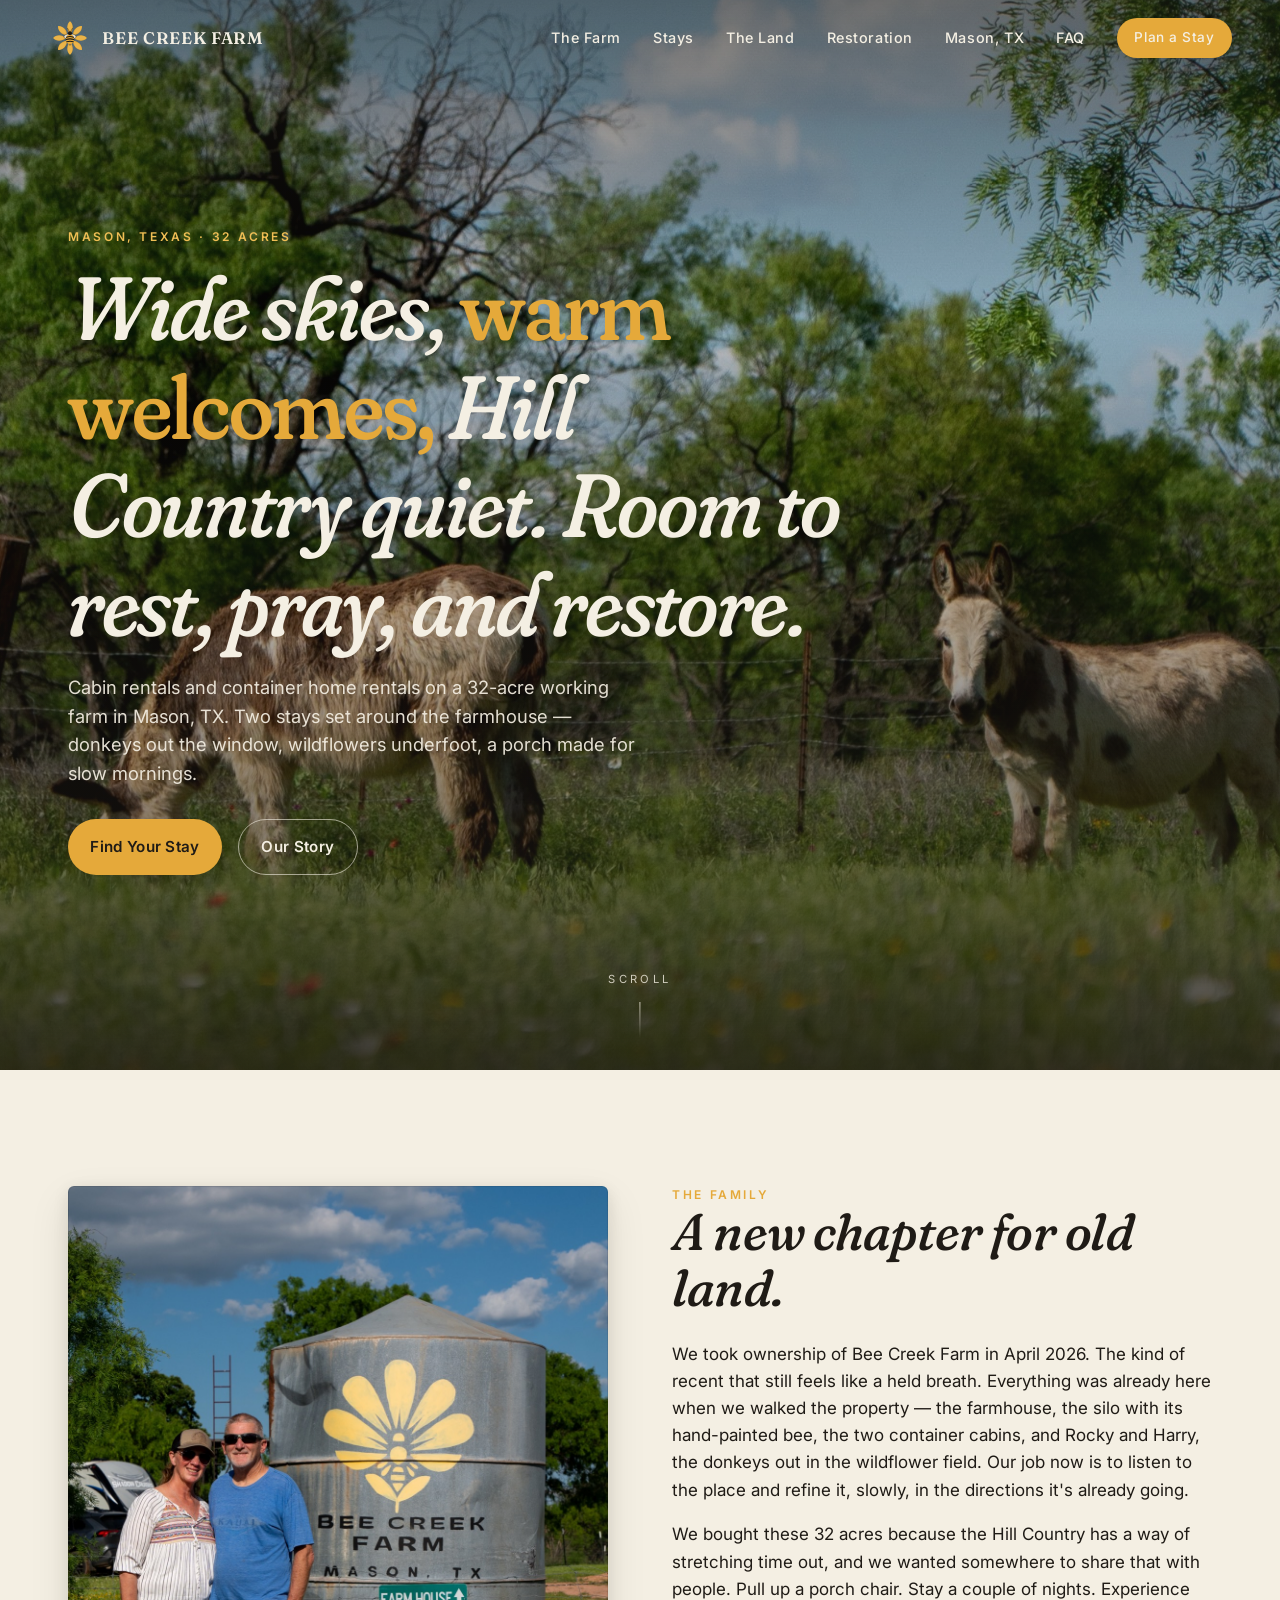
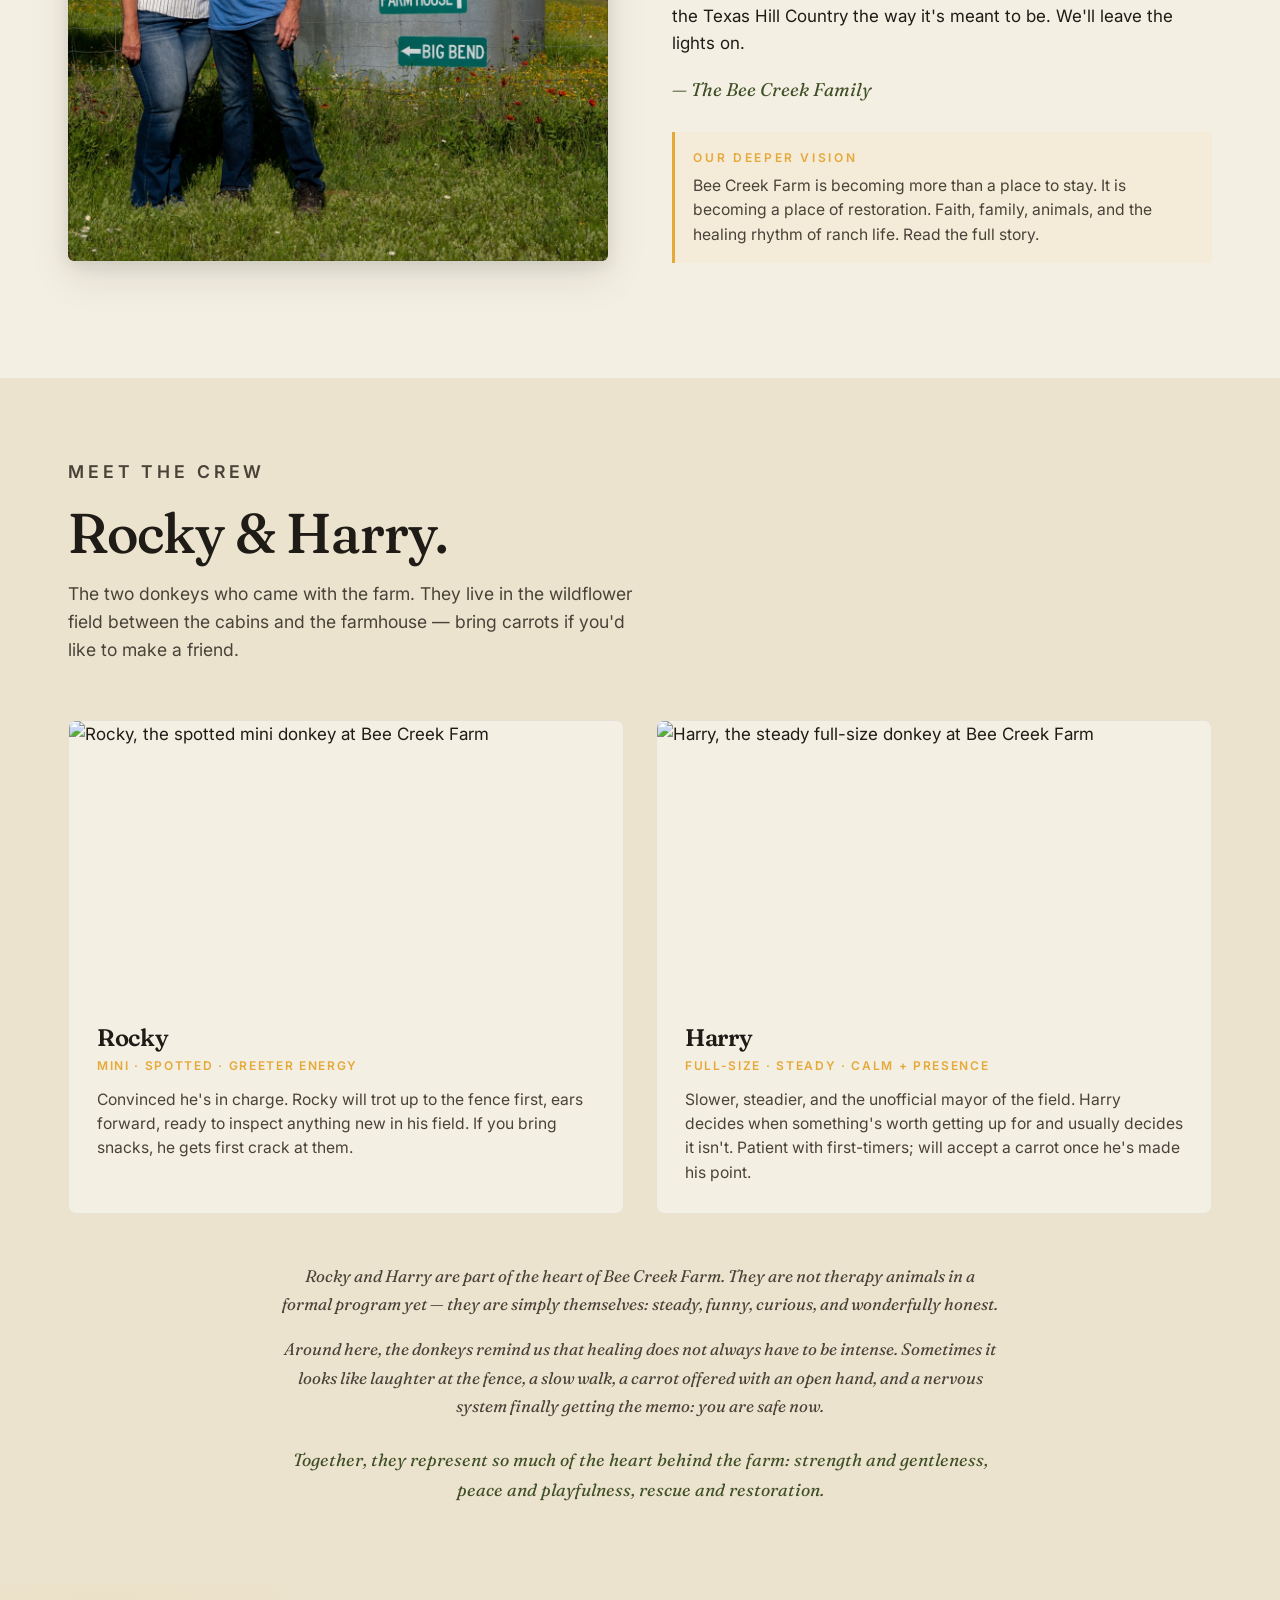
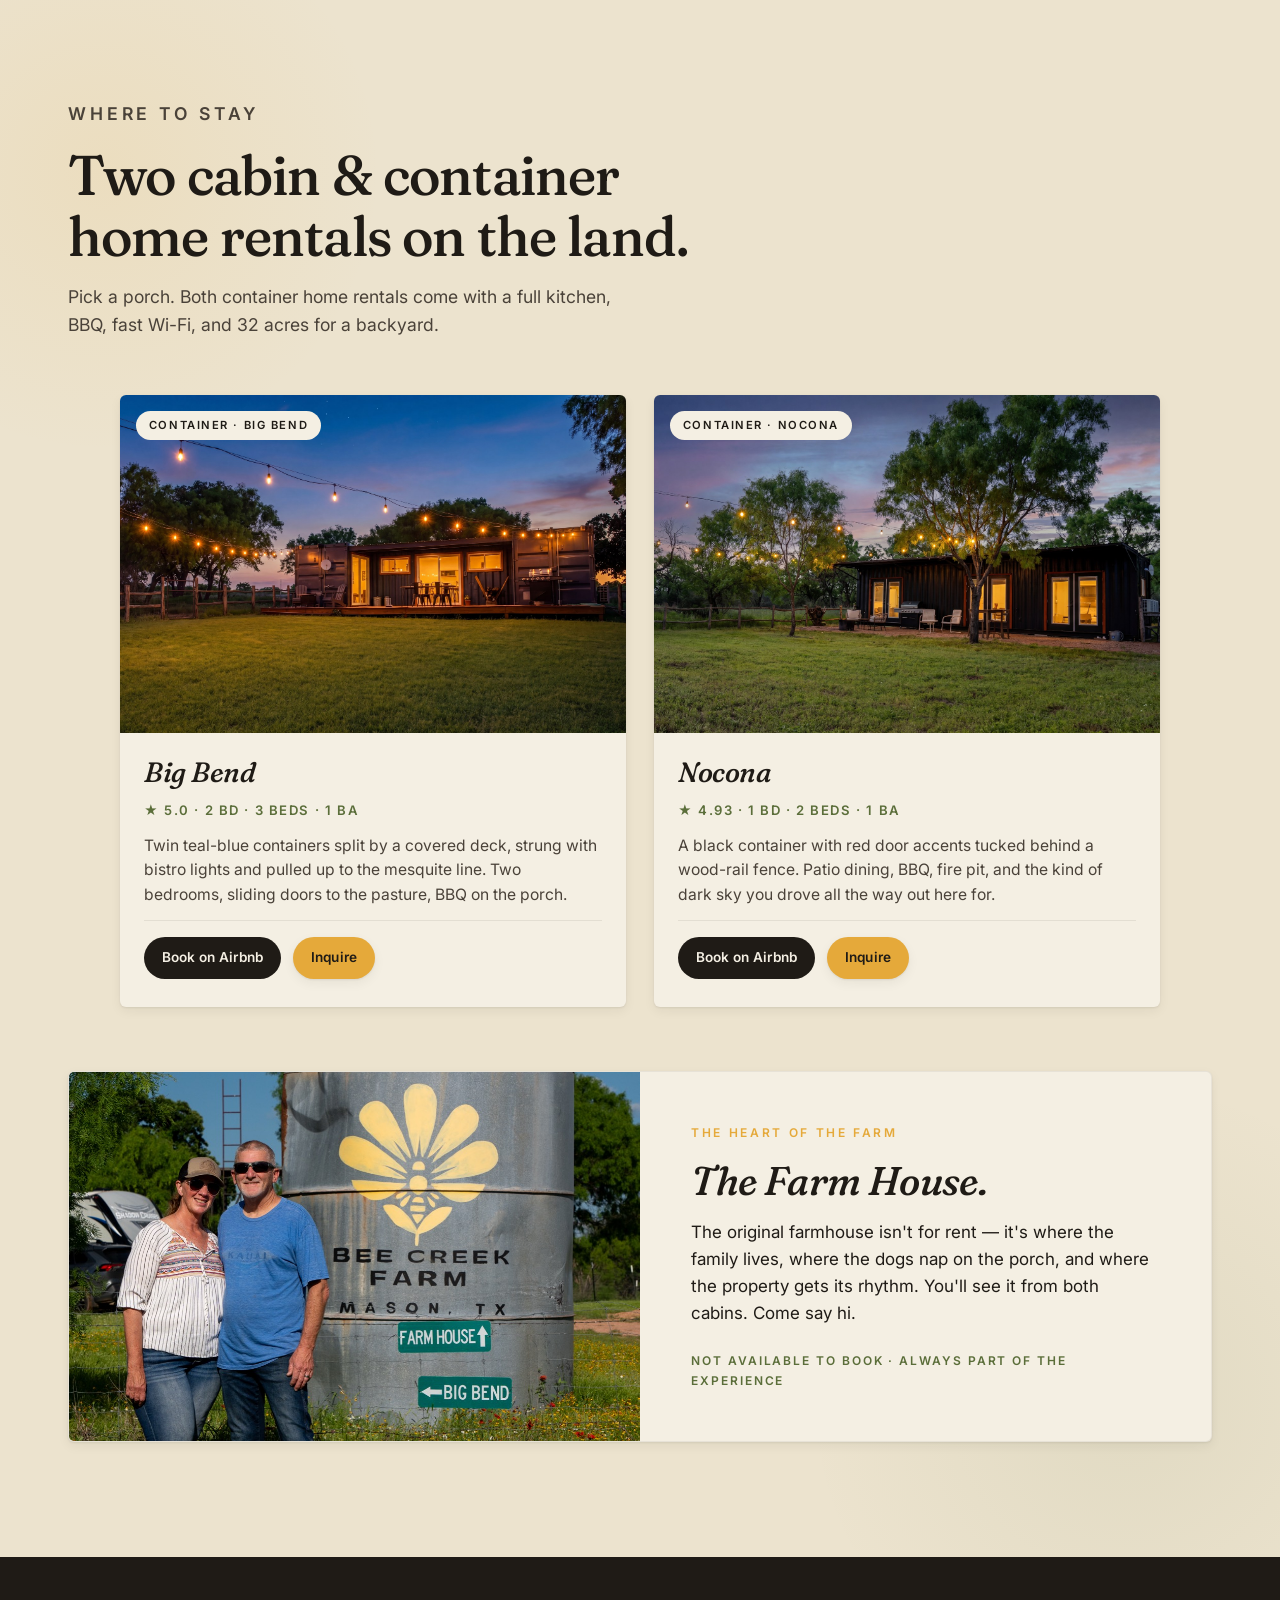
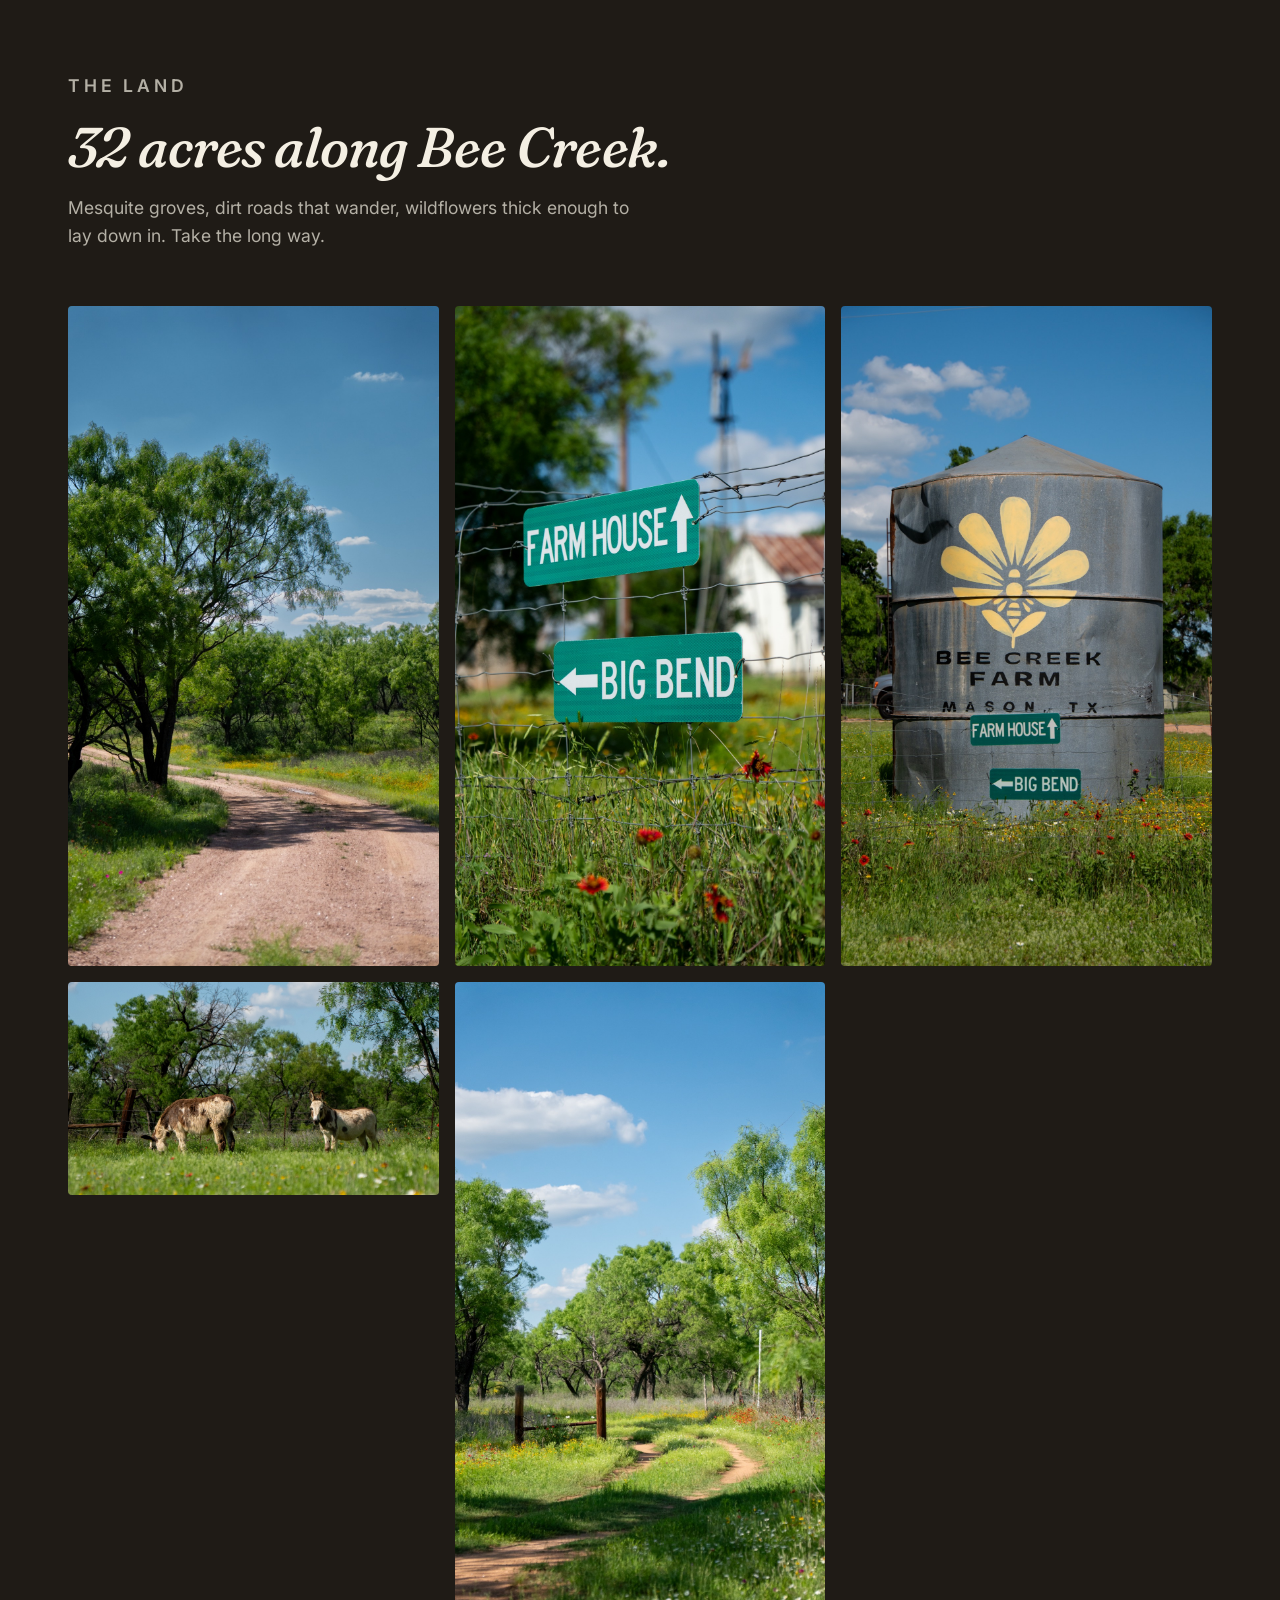
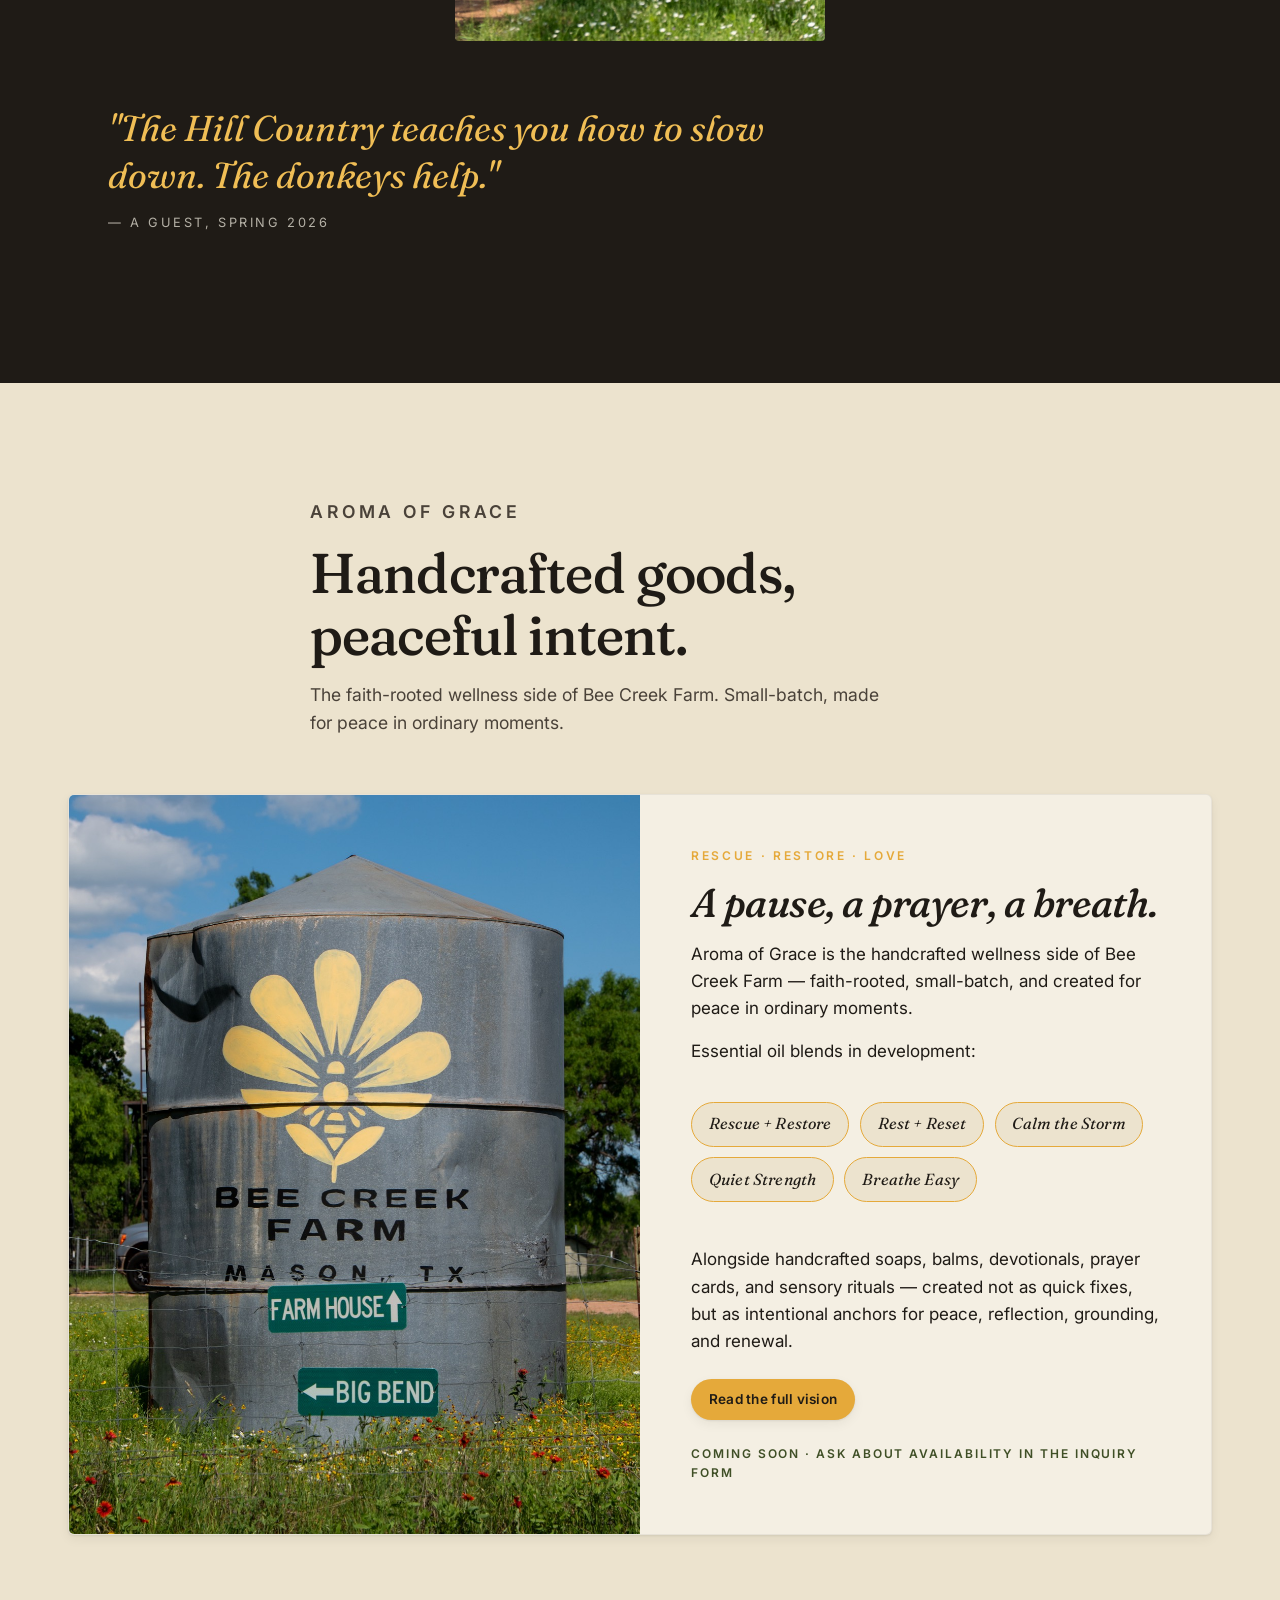
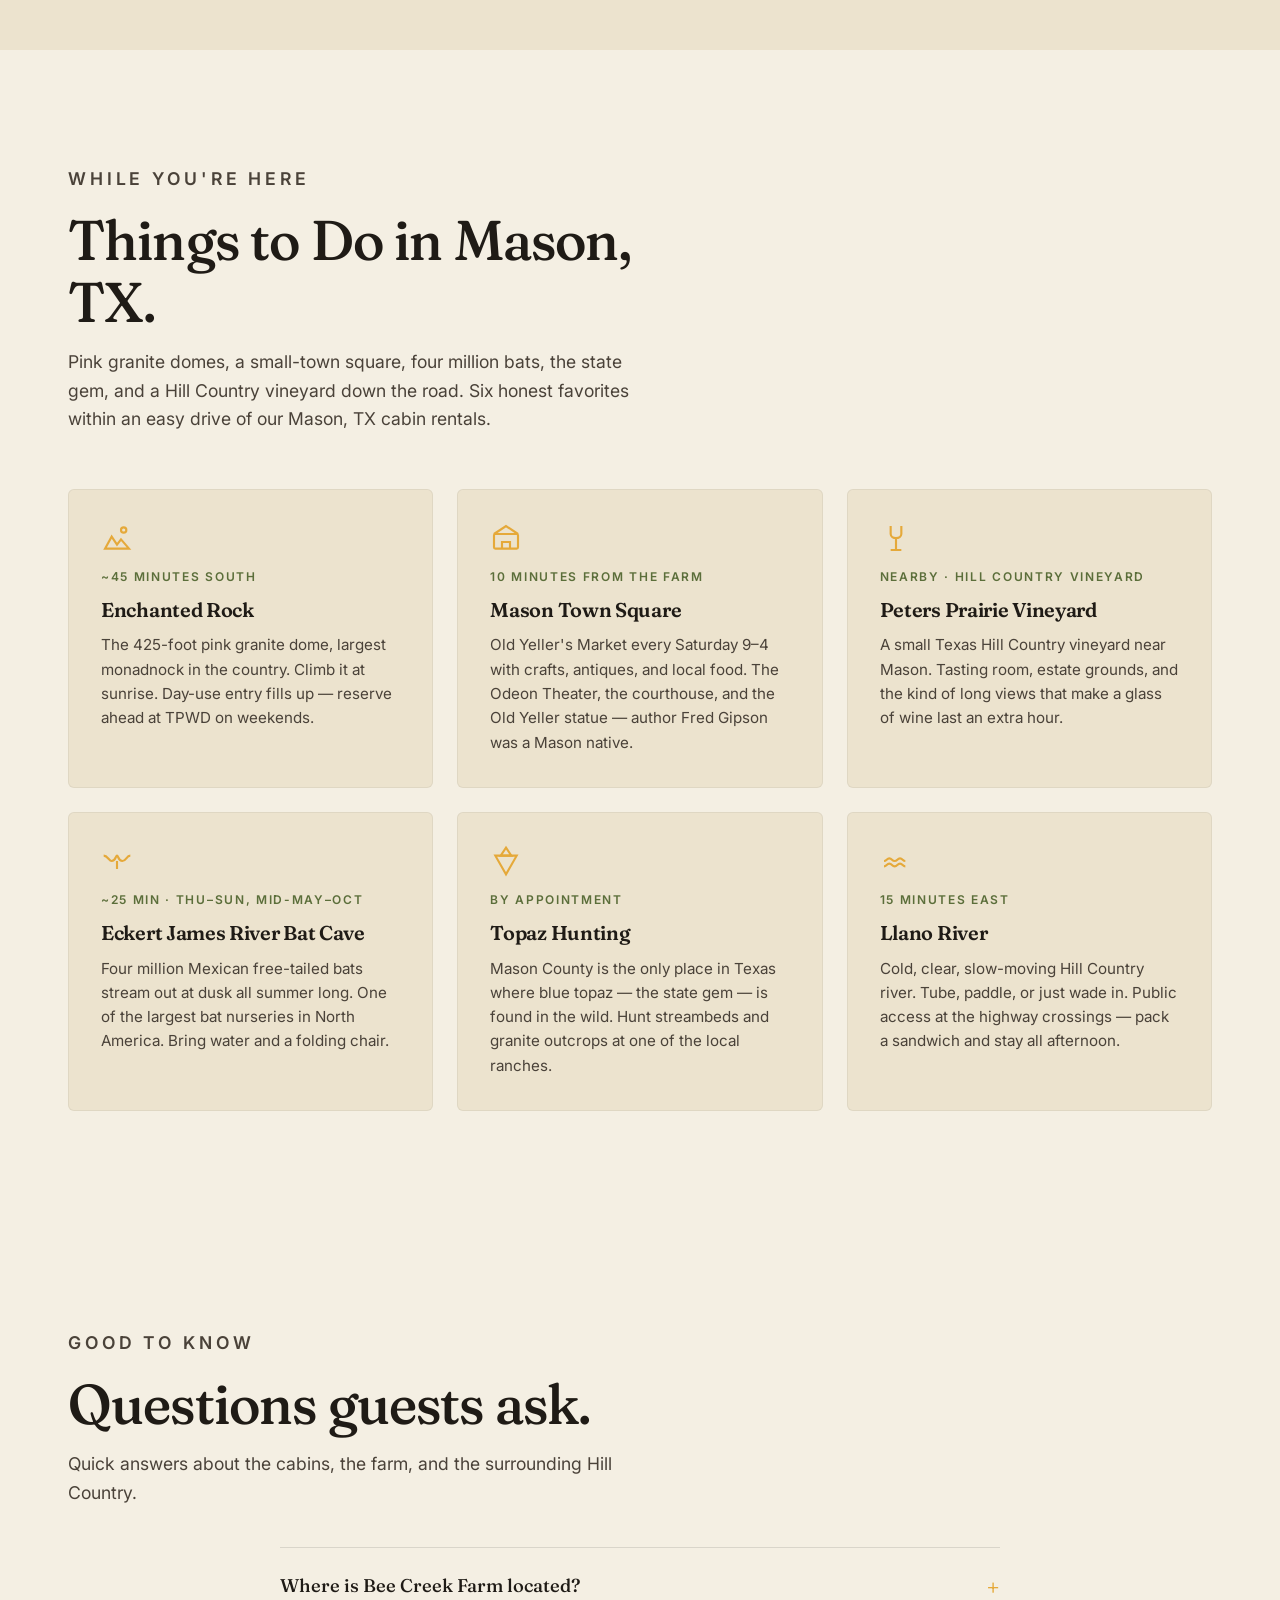
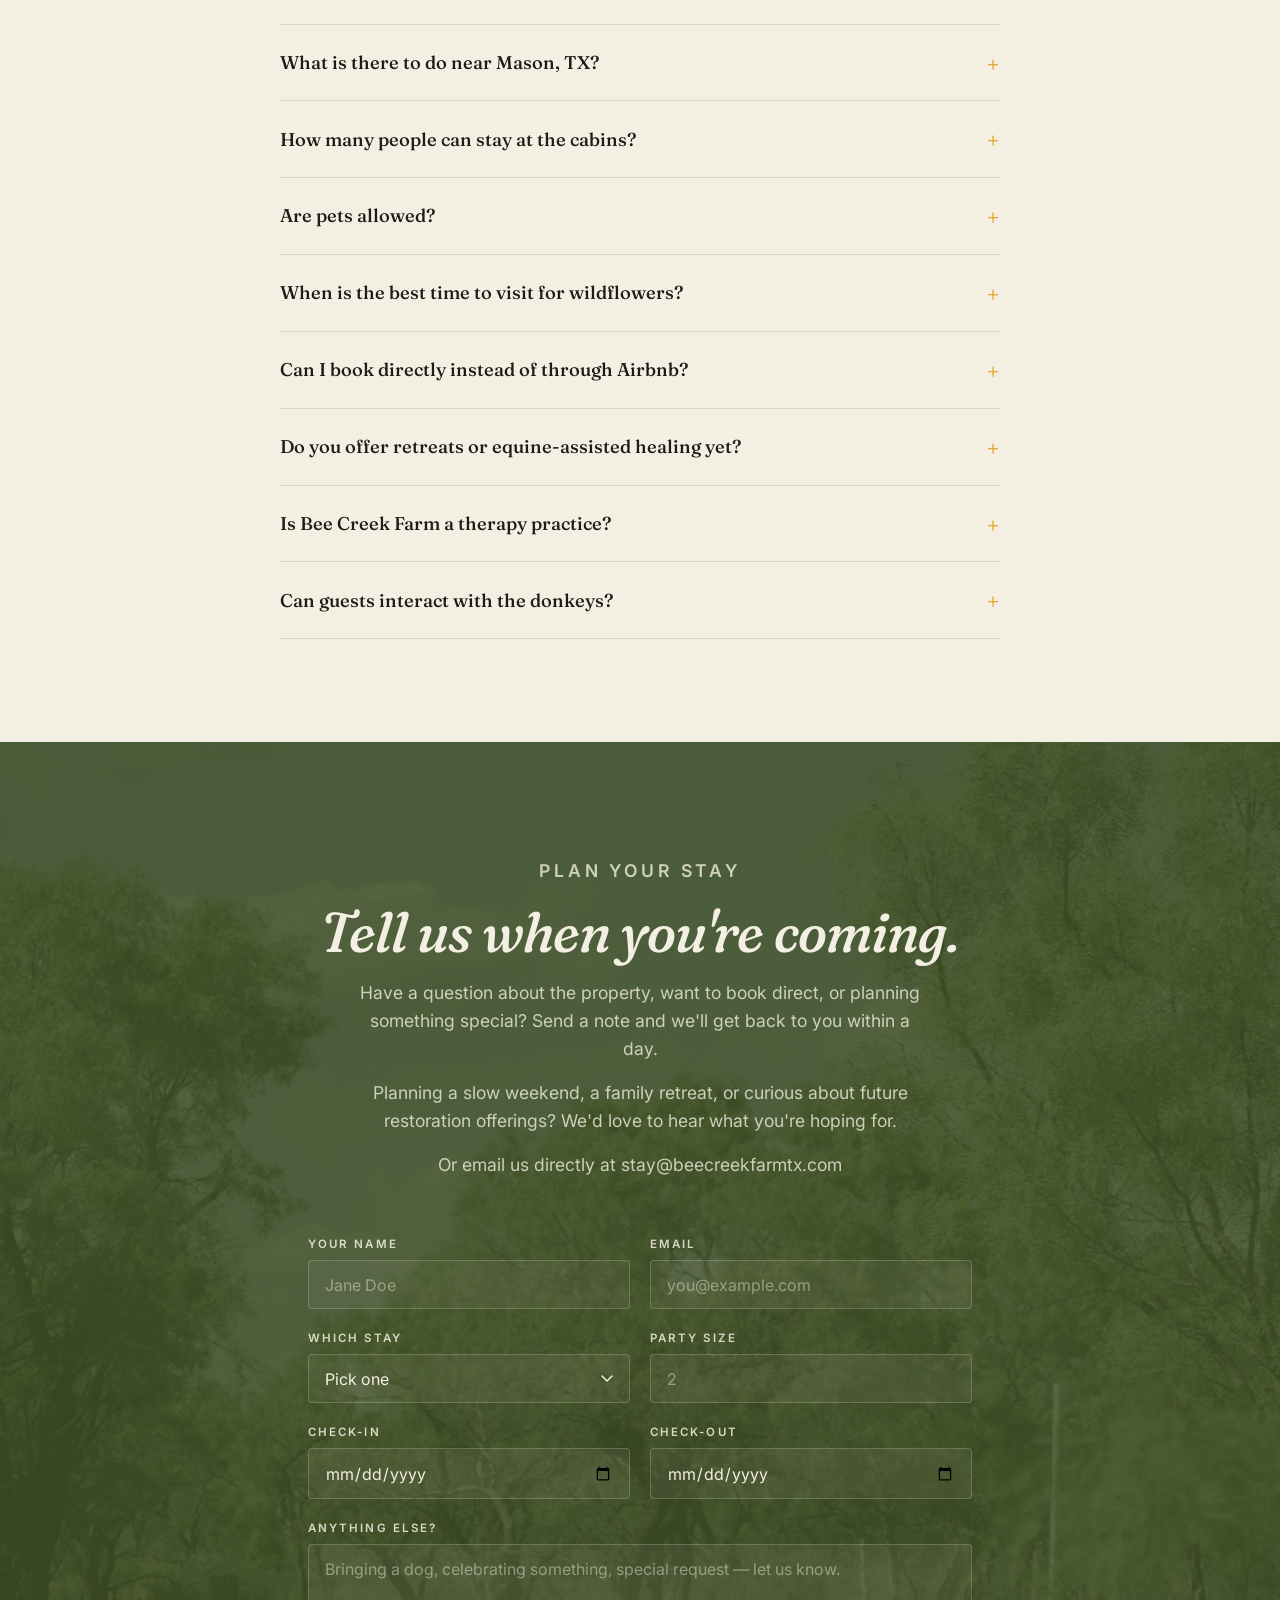
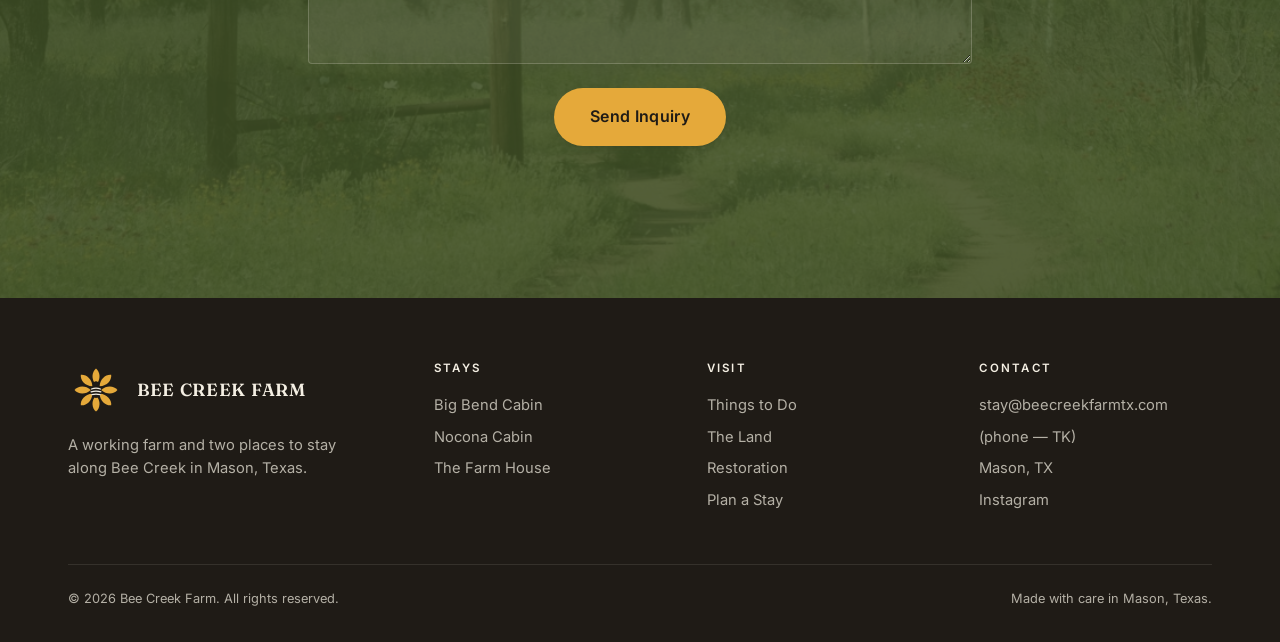
==== commit 3b5885e6: "Replace donkey images with updated assets Point donkey cards at the real Rocky and Harry photos.  " ====
--- a/index.html
+++ b/index.html
@@ -307,8 +307,7 @@
 
     <div class="donkeys-grid">
       <article class="donkey-card reveal">
-        <!-- TODO: replace with assets/img/rocky.jpg when available -->
-        <img src="assets/img/hero-donkeys.jpg" alt="Rocky, the smaller donkey at Bee Creek Farm" loading="lazy" />
+        <img src="assets/img/BeeCreek_JUNE18_Rocky.jpg" alt="Rocky, the spotted mini donkey at Bee Creek Farm" loading="lazy" />
         <div class="donkey-body">
           <h3>Rocky</h3>
           <p class="donkey-tag">Mini · spotted · greeter energy</p>
@@ -317,8 +316,7 @@
       </article>
 
       <article class="donkey-card reveal">
-        <!-- TODO: replace with assets/img/harry.jpg when available -->
-        <img src="assets/img/hero-donkeys.jpg" alt="Harry, the larger donkey at Bee Creek Farm" loading="lazy" />
+        <img src="assets/img/BeeCreek_JUNE18-1_Harry.jpg" alt="Harry, the steady full-size donkey at Bee Creek Farm" loading="lazy" />
         <div class="donkey-body">
           <h3>Harry</h3>
           <p class="donkey-tag">Full-size · steady · calm + presence</p>
@@ -356,7 +354,7 @@
           <p class="meta">★ 5.0 · 2 bd · 3 beds · 1 ba</p>
           <p class="desc">Twin teal-blue containers split by a covered deck, strung with bistro lights and pulled up to the mesquite line. Two bedrooms, sliding doors to the pasture, BBQ on the porch.</p>
           <div class="actions">
-            <a class="btn btn-dark" href="https://www.airbnb.com/rooms/1410490592766462063" target="_blank" rel="noopener" data-airbnb="big-bend">Book on Airbnb</a>
+            <a class="btn btn-dark" href="https://www.airbnb.com/rooms/1695847795323600081" target="_blank" rel="noopener" data-airbnb="big-bend">Book on Airbnb</a>
             <a class="btn btn-primary" href="#inquiry">Inquire</a>
           </div>
         </div>
@@ -372,7 +370,7 @@
           <p class="meta">★ 4.93 · 1 bd · 2 beds · 1 ba</p>
           <p class="desc">A black container with red door accents tucked behind a wood-rail fence. Patio dining, BBQ, fire pit, and the kind of dark sky you drove all the way out here for.</p>
           <div class="actions">
-            <a class="btn btn-dark" href="https://www.airbnb.com/rooms/1415461566993026047" target="_blank" rel="noopener" data-airbnb="nocona">Book on Airbnb</a>
+            <a class="btn btn-dark" href="https://www.airbnb.com/rooms/1692751897156587420" target="_blank" rel="noopener" data-airbnb="nocona">Book on Airbnb</a>
             <a class="btn btn-primary" href="#inquiry">Inquire</a>
           </div>
         </div>
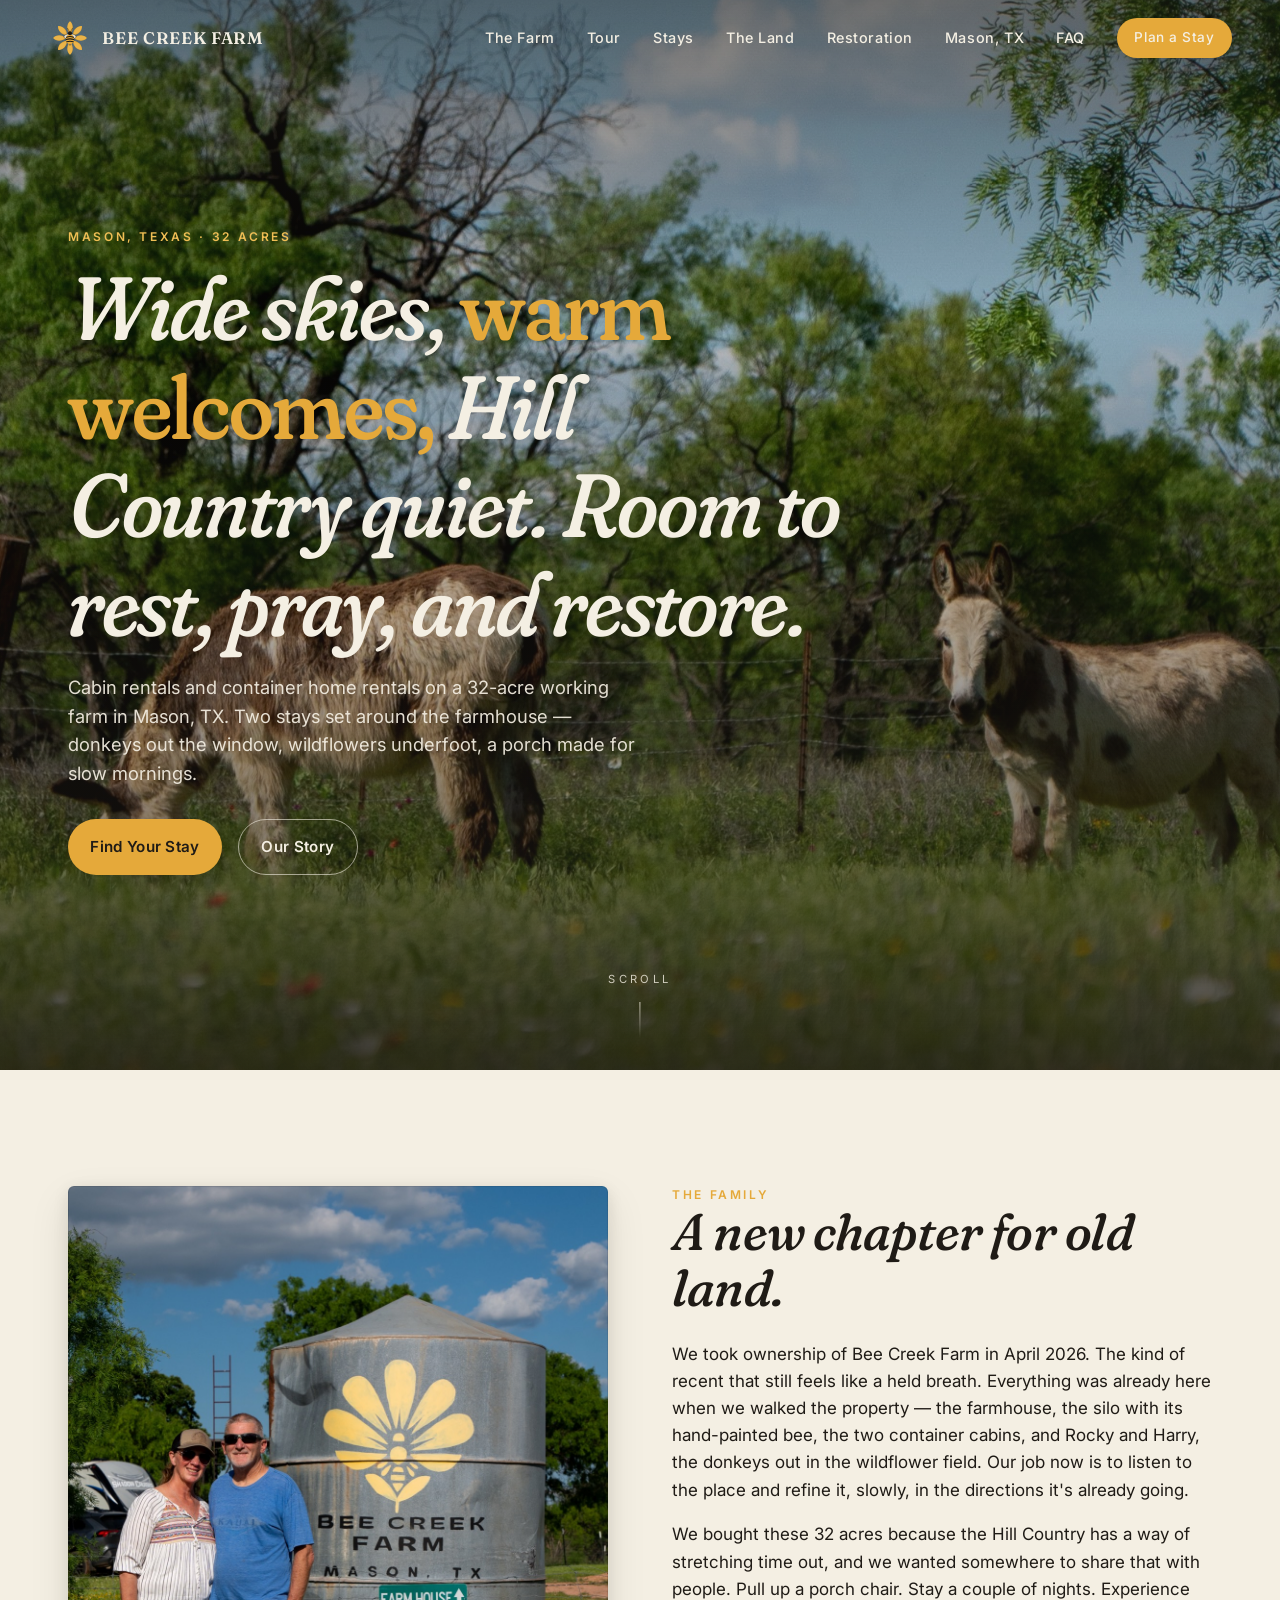
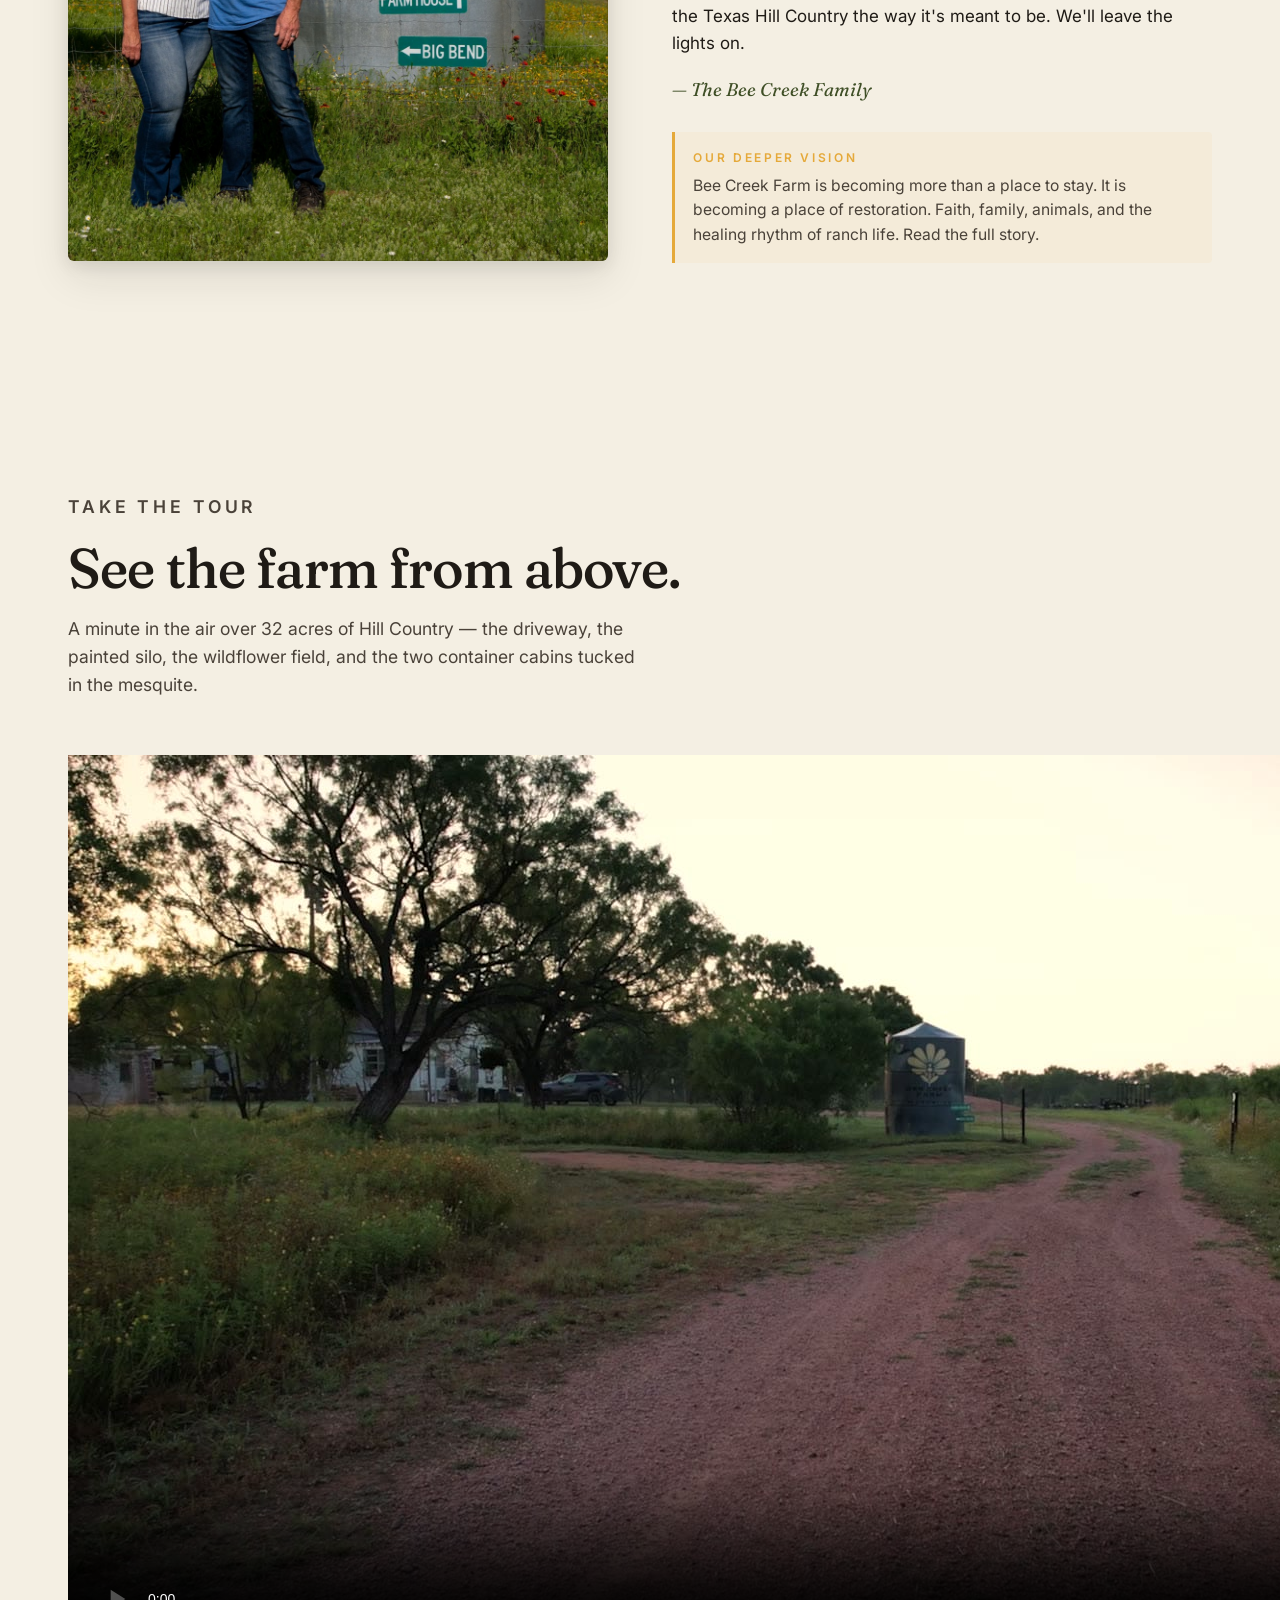
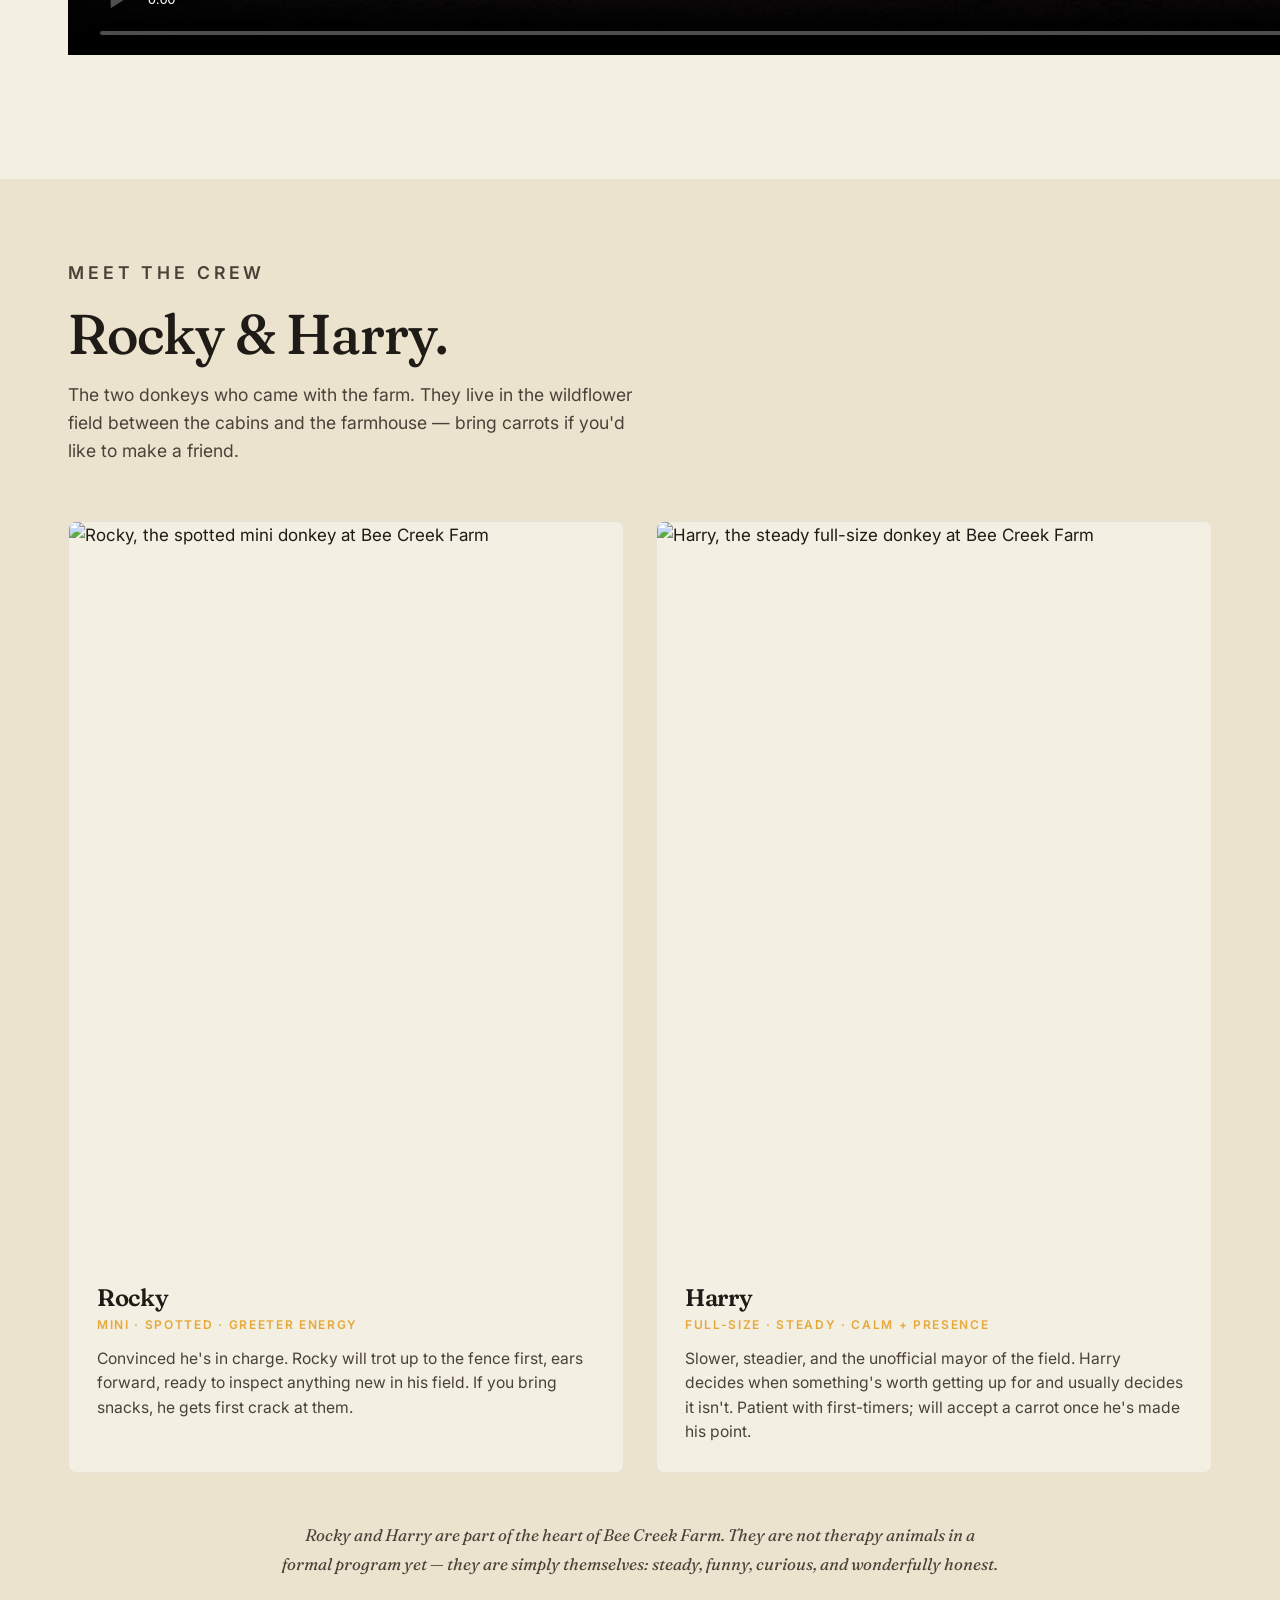
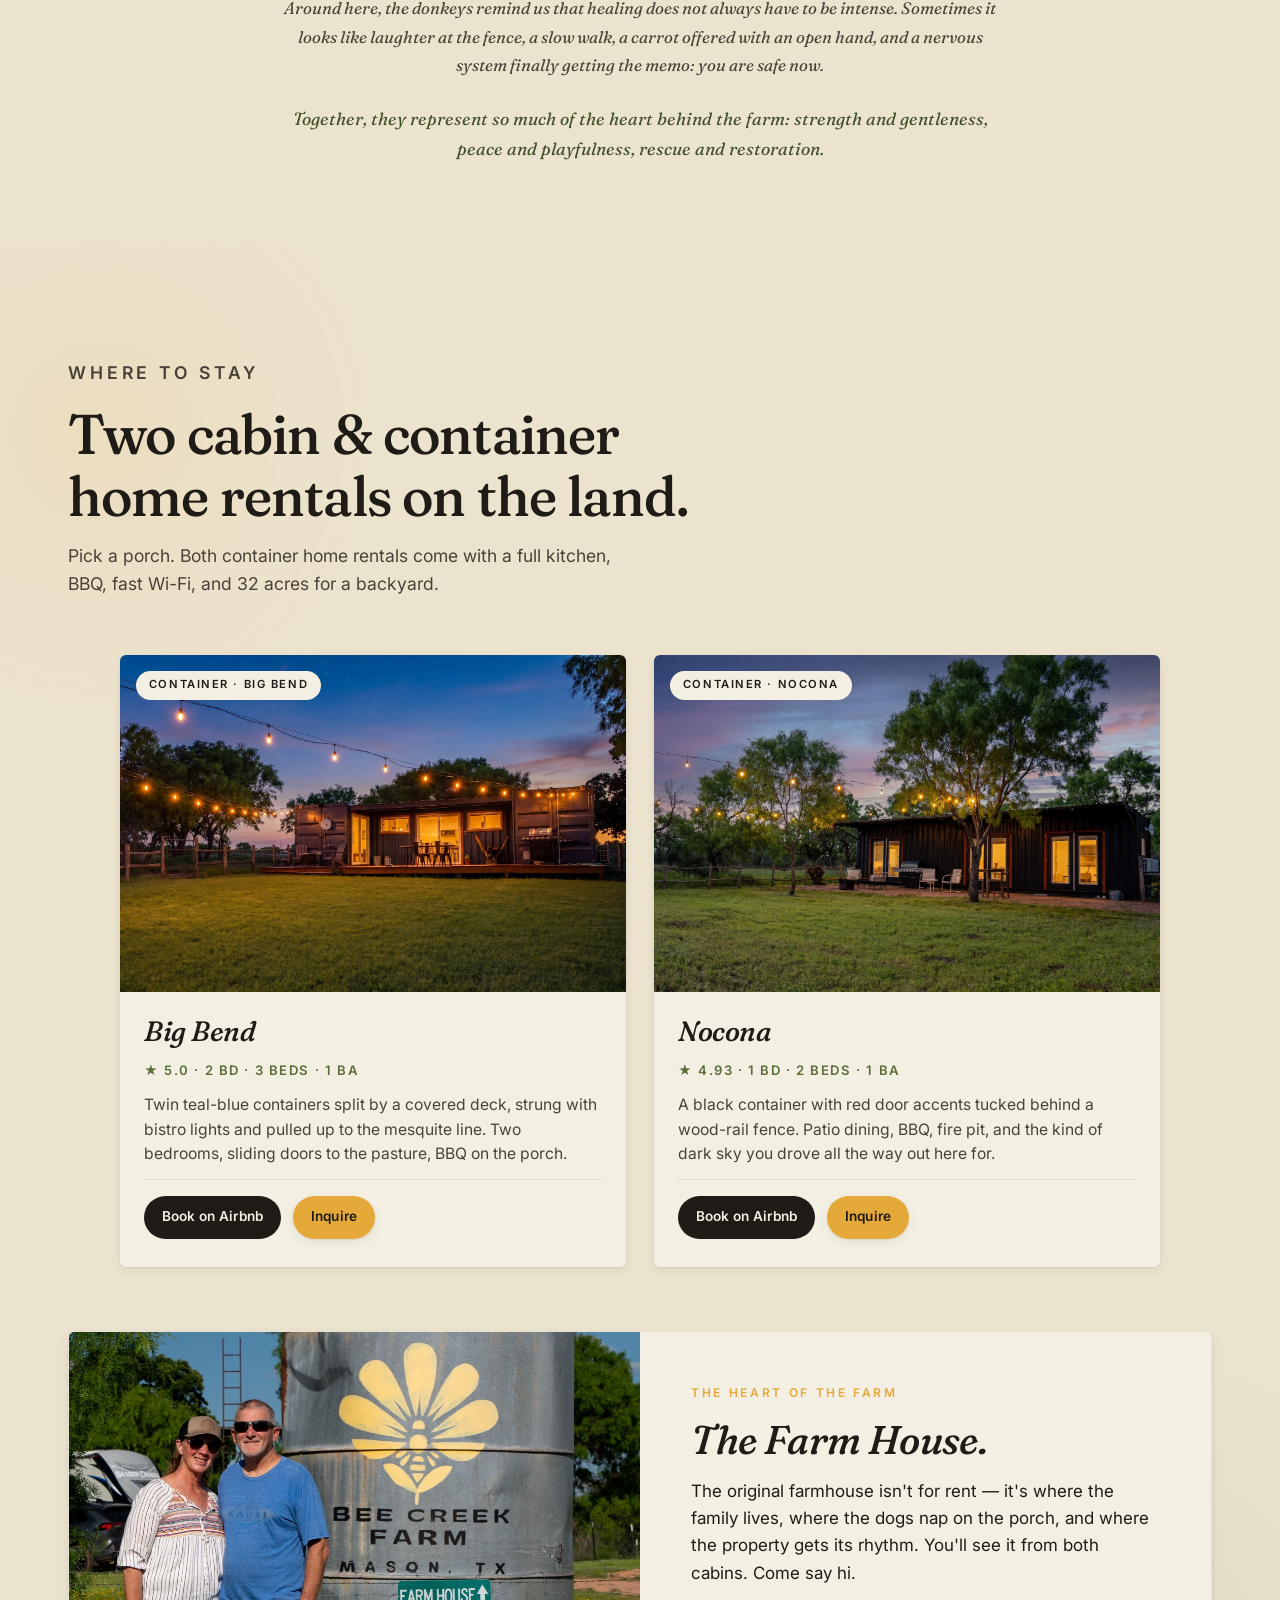
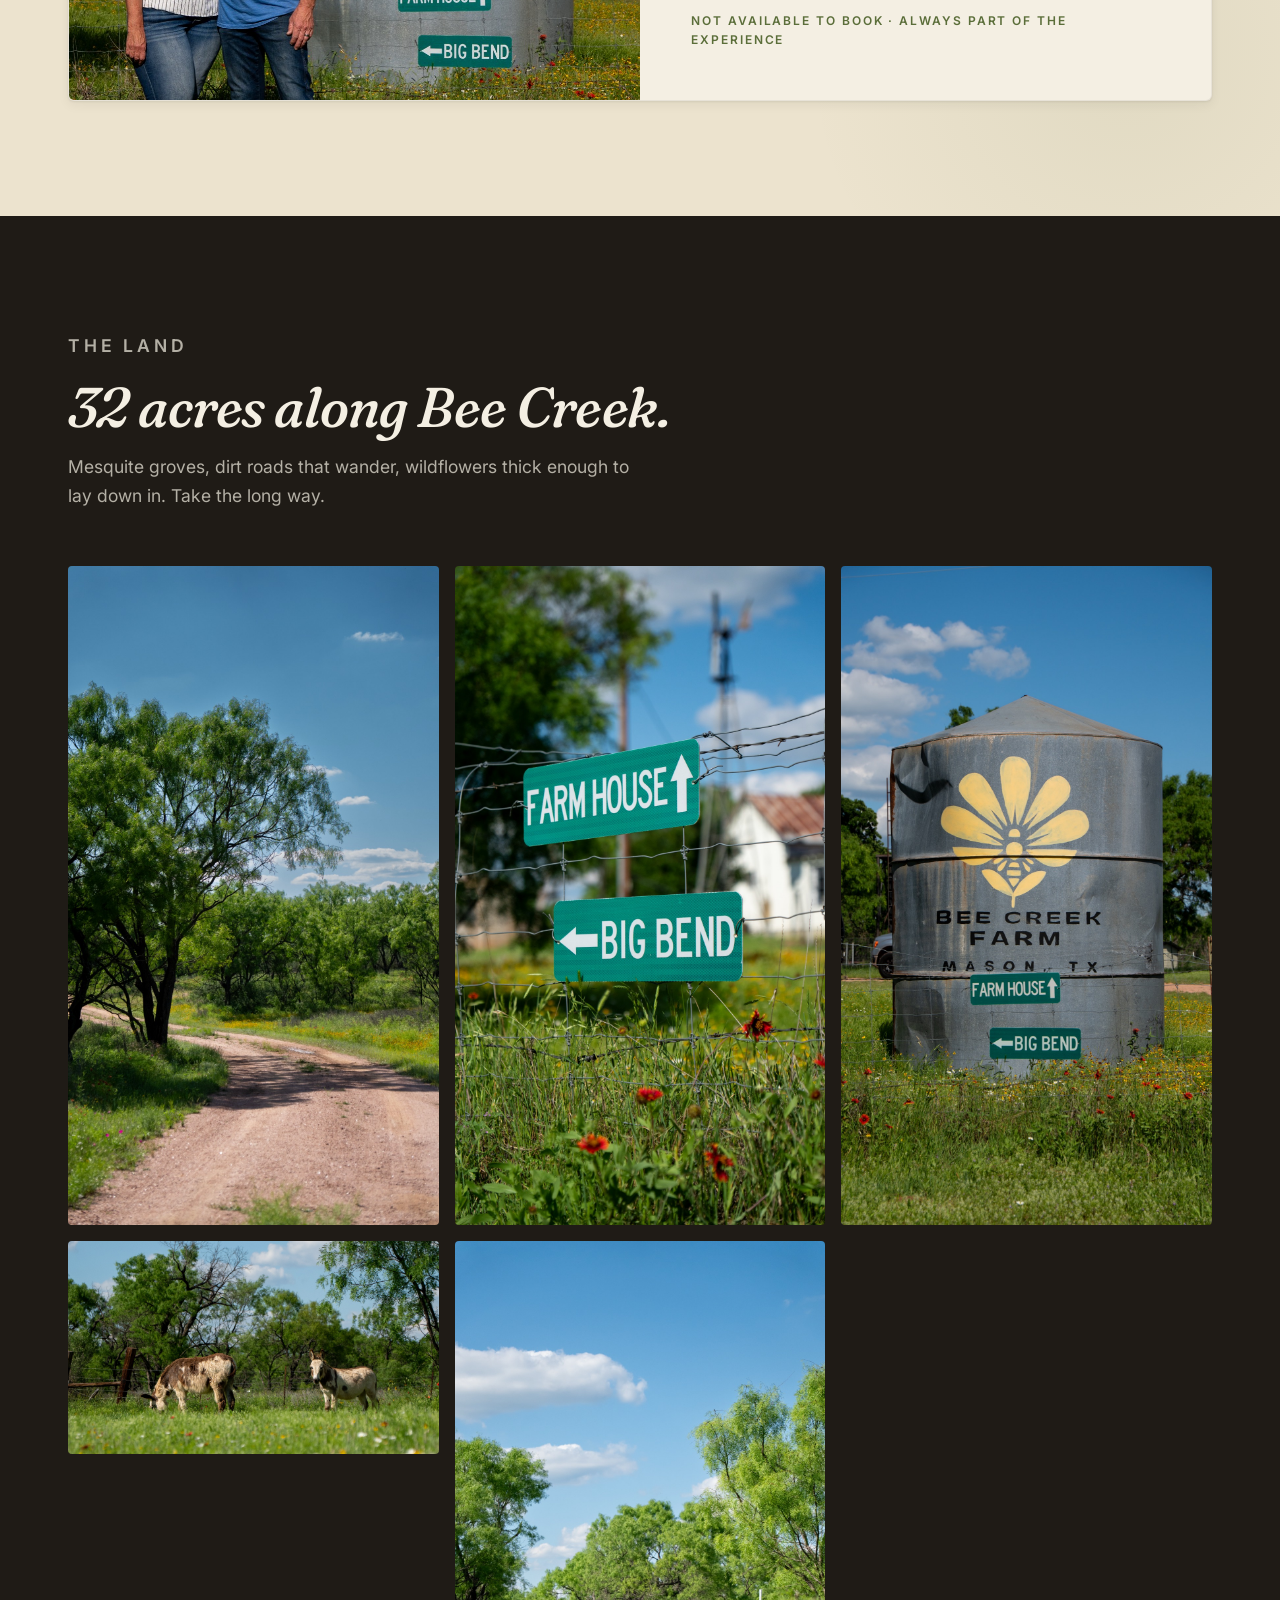
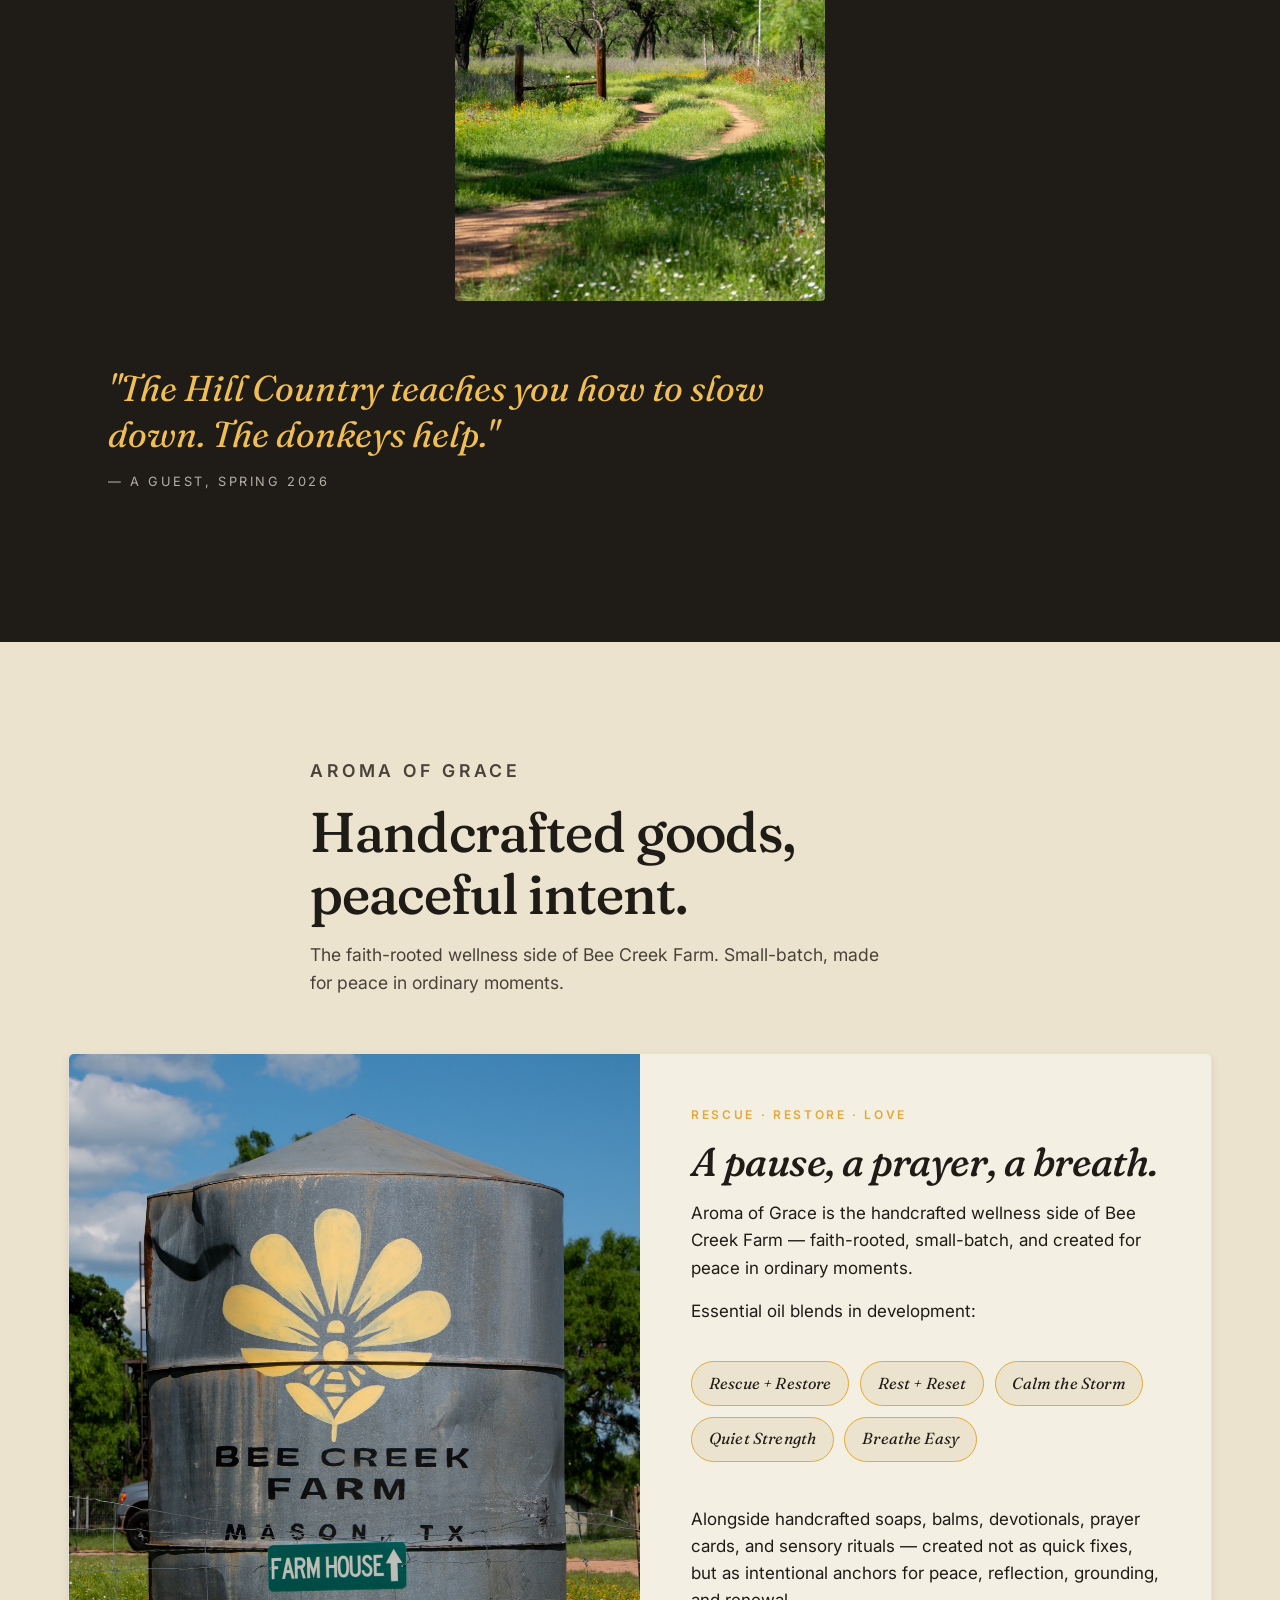
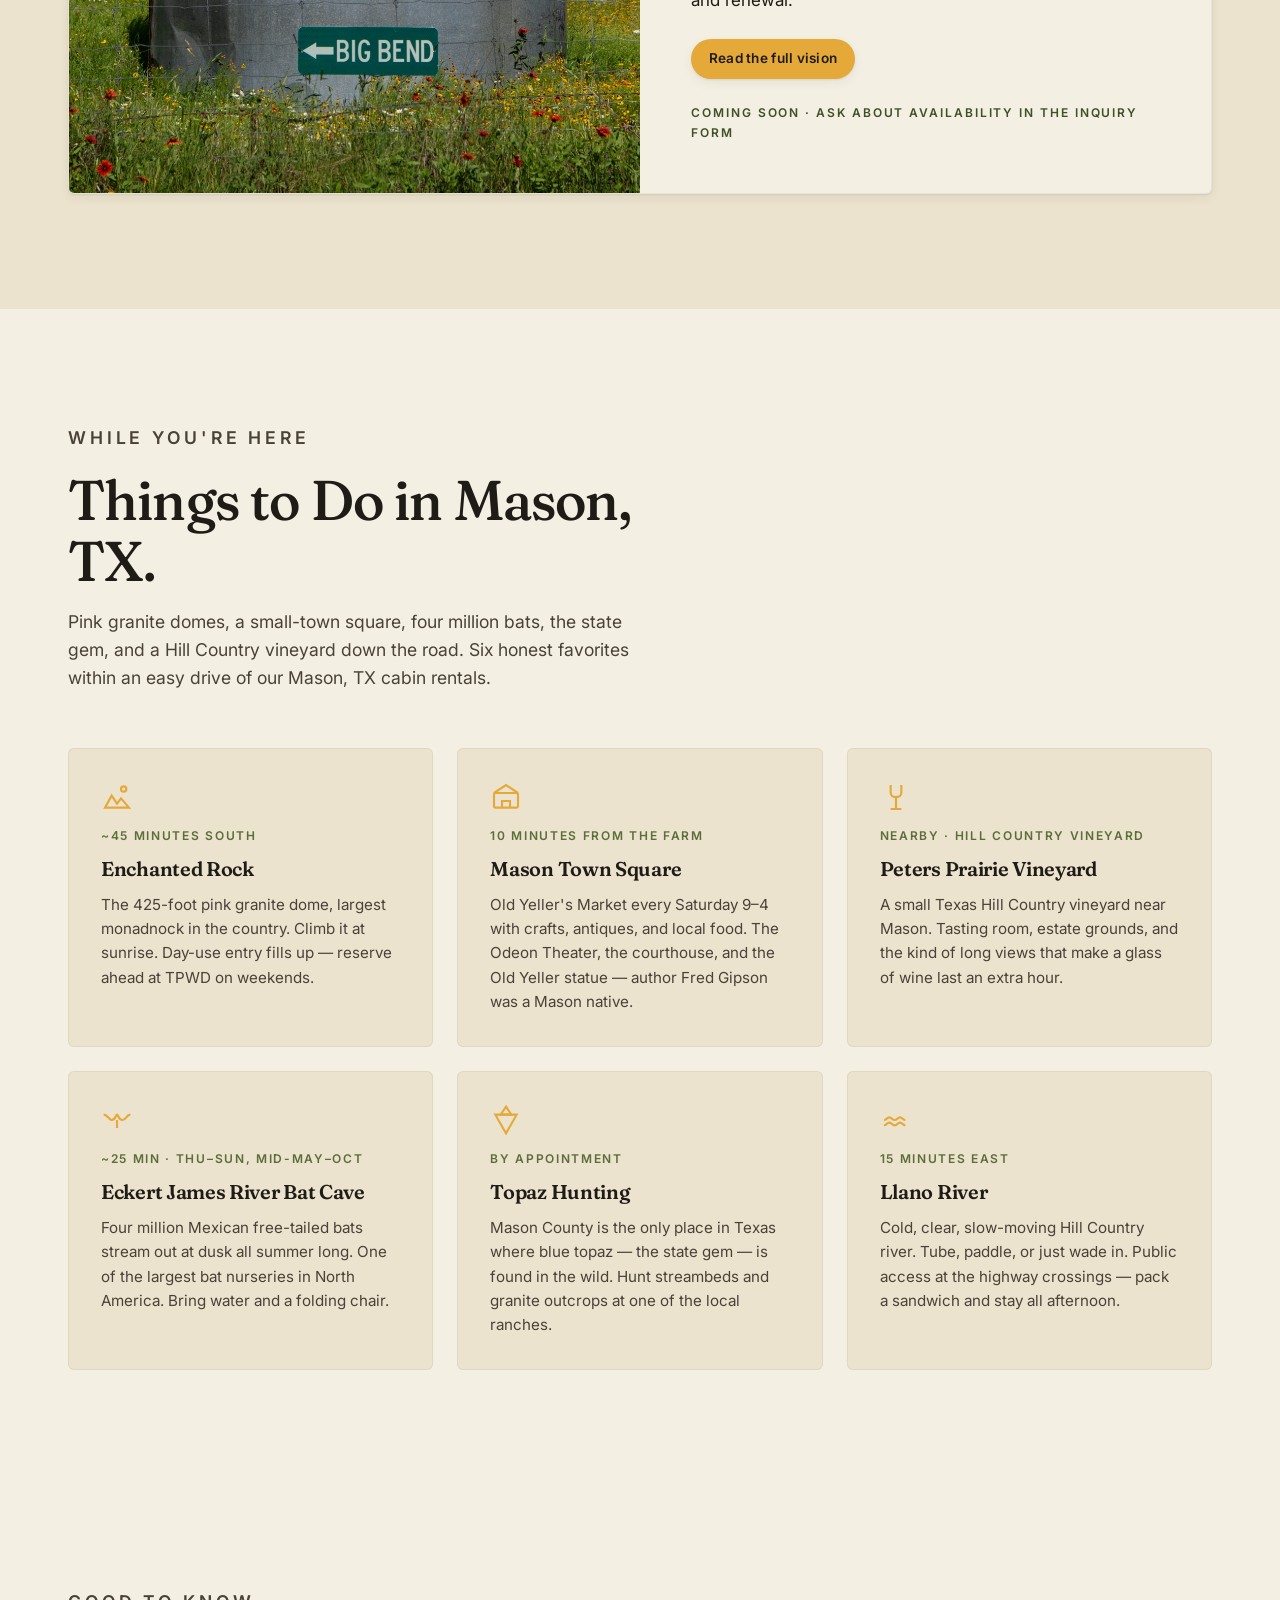
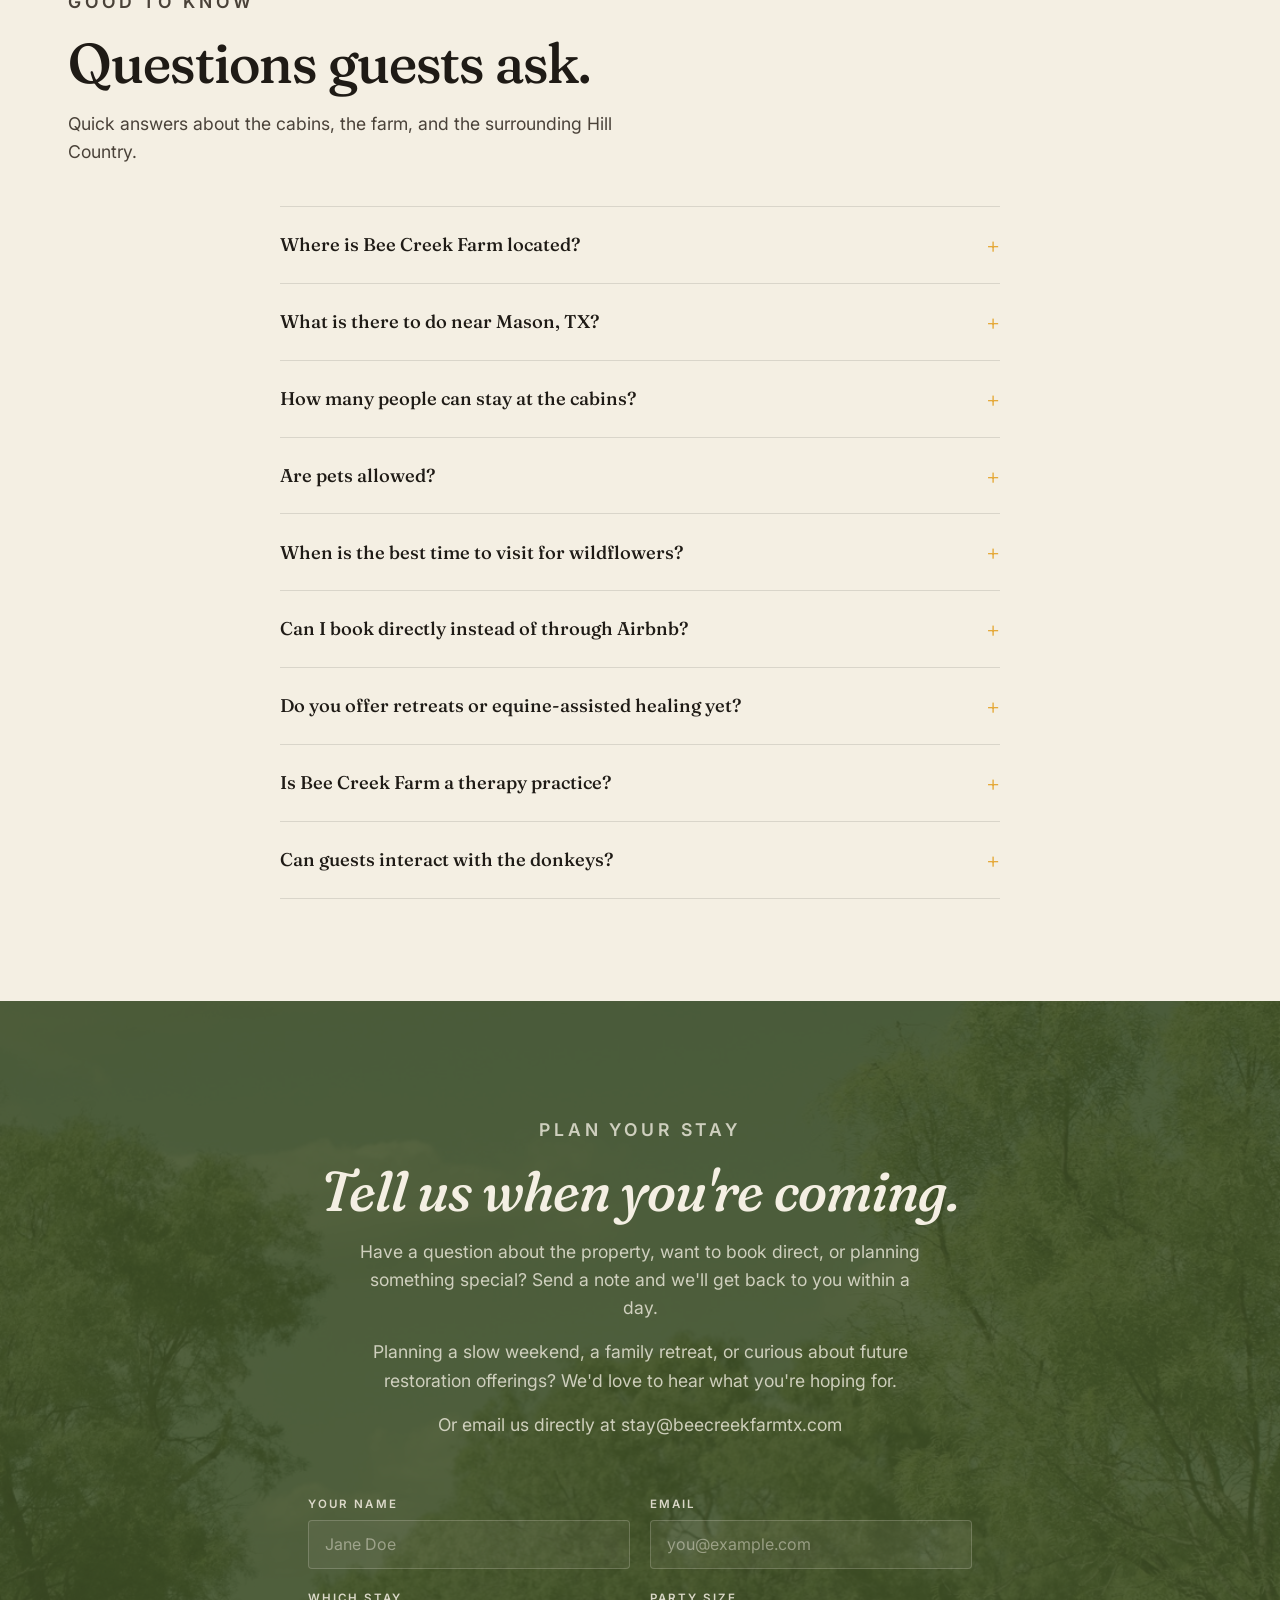
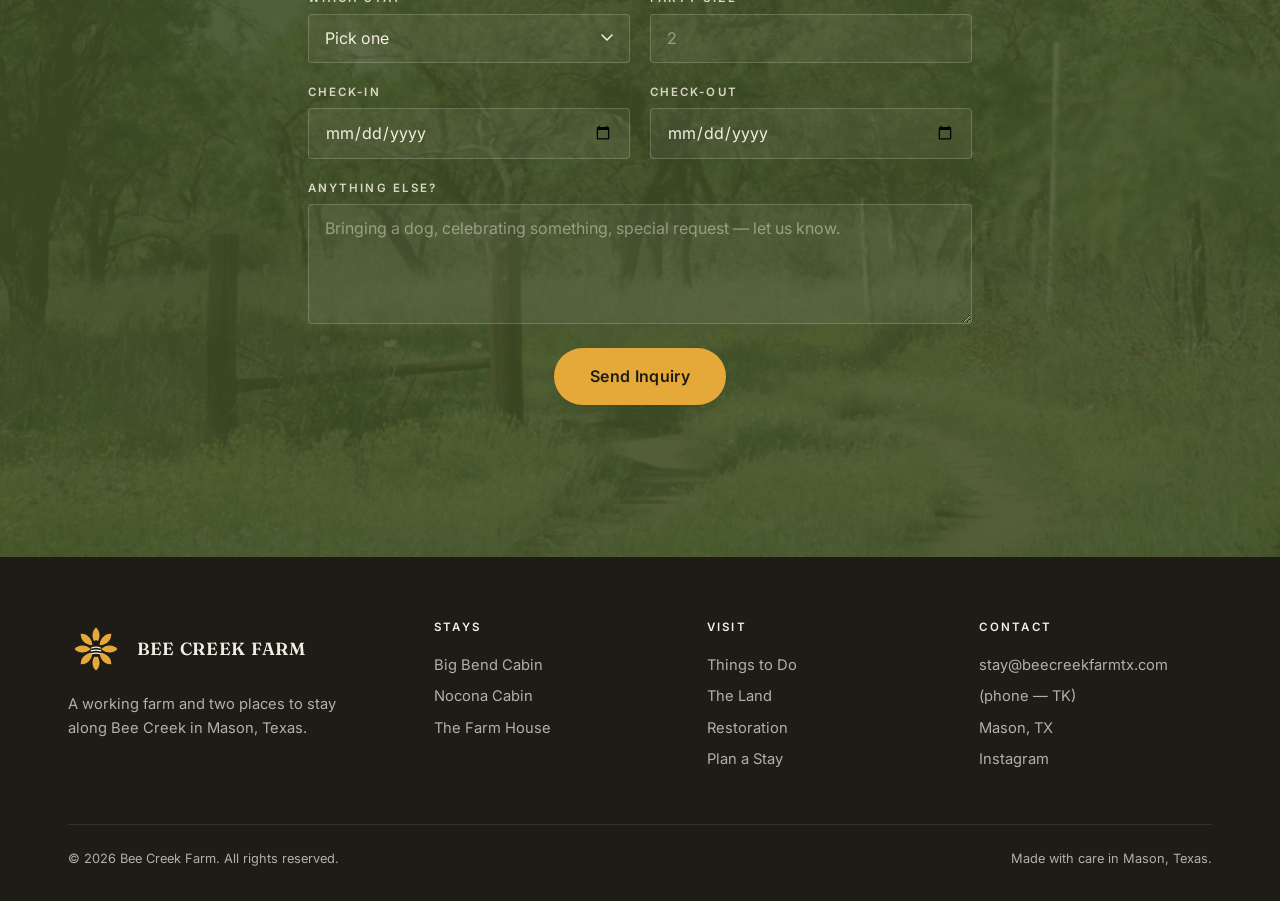
==== commit 51471c9f: "Add drone video tour section to index.html Add tour section with drone flyover video + tour nav link" ====
--- a/index.html
+++ b/index.html
@@ -248,6 +248,7 @@
 
   <nav class="nav" id="primaryNav">
     <a href="#story">The Farm</a>
+    <a href="#tour">Tour</a>
     <a href="#stays">Stays</a>
     <a href="#land">The Land</a>
     <a href="restoration.html">Restoration</a>
@@ -292,6 +293,25 @@
           <p>Bee Creek Farm is becoming more than a place to stay. It is becoming a place of restoration. Faith, family, animals, and the healing rhythm of ranch life. Read the full story.</p>
         </a>
       </div>
+    </div>
+  </div>
+</section>
+
+
+<!-- ============== TOUR (drone video) ============== -->
+<section class="tour" id="tour">
+  <div class="wrap">
+    <div class="section-head reveal">
+      <p class="eyebrow">Take the tour</p>
+      <h2>See the farm from above.</h2>
+      <p>A minute in the air over 32 acres of Hill Country — the driveway, the painted silo, the wildflower field, and the two container cabins tucked in the mesquite.</p>
+    </div>
+
+    <div class="video-wrapper reveal">
+      <video controls playsinline preload="metadata" poster="assets/img/farm-drone-poster.jpg">
+        <source src="assets/video/farm-drone.mp4" type="video/mp4" />
+        Sorry, your browser doesn't support embedded videos.
+      </video>
     </div>
   </div>
 </section>
--- a/styles.css
+++ b/styles.css
@@ -976,7 +976,7 @@
 }
 .donkey-card:hover { border-color: var(--honey); transform: translateY(-2px); }
 .donkey-card img {
-  width: 100%; height: 280px; object-fit: cover; display: block;
+  width: 100%; aspect-ratio: 3/4; height: auto; object-fit: cover; object-position: center top; display: block;
 }
 .donkey-card .donkey-body { padding: 1.5rem 1.75rem 1.75rem; }
 .donkey-card h3 {
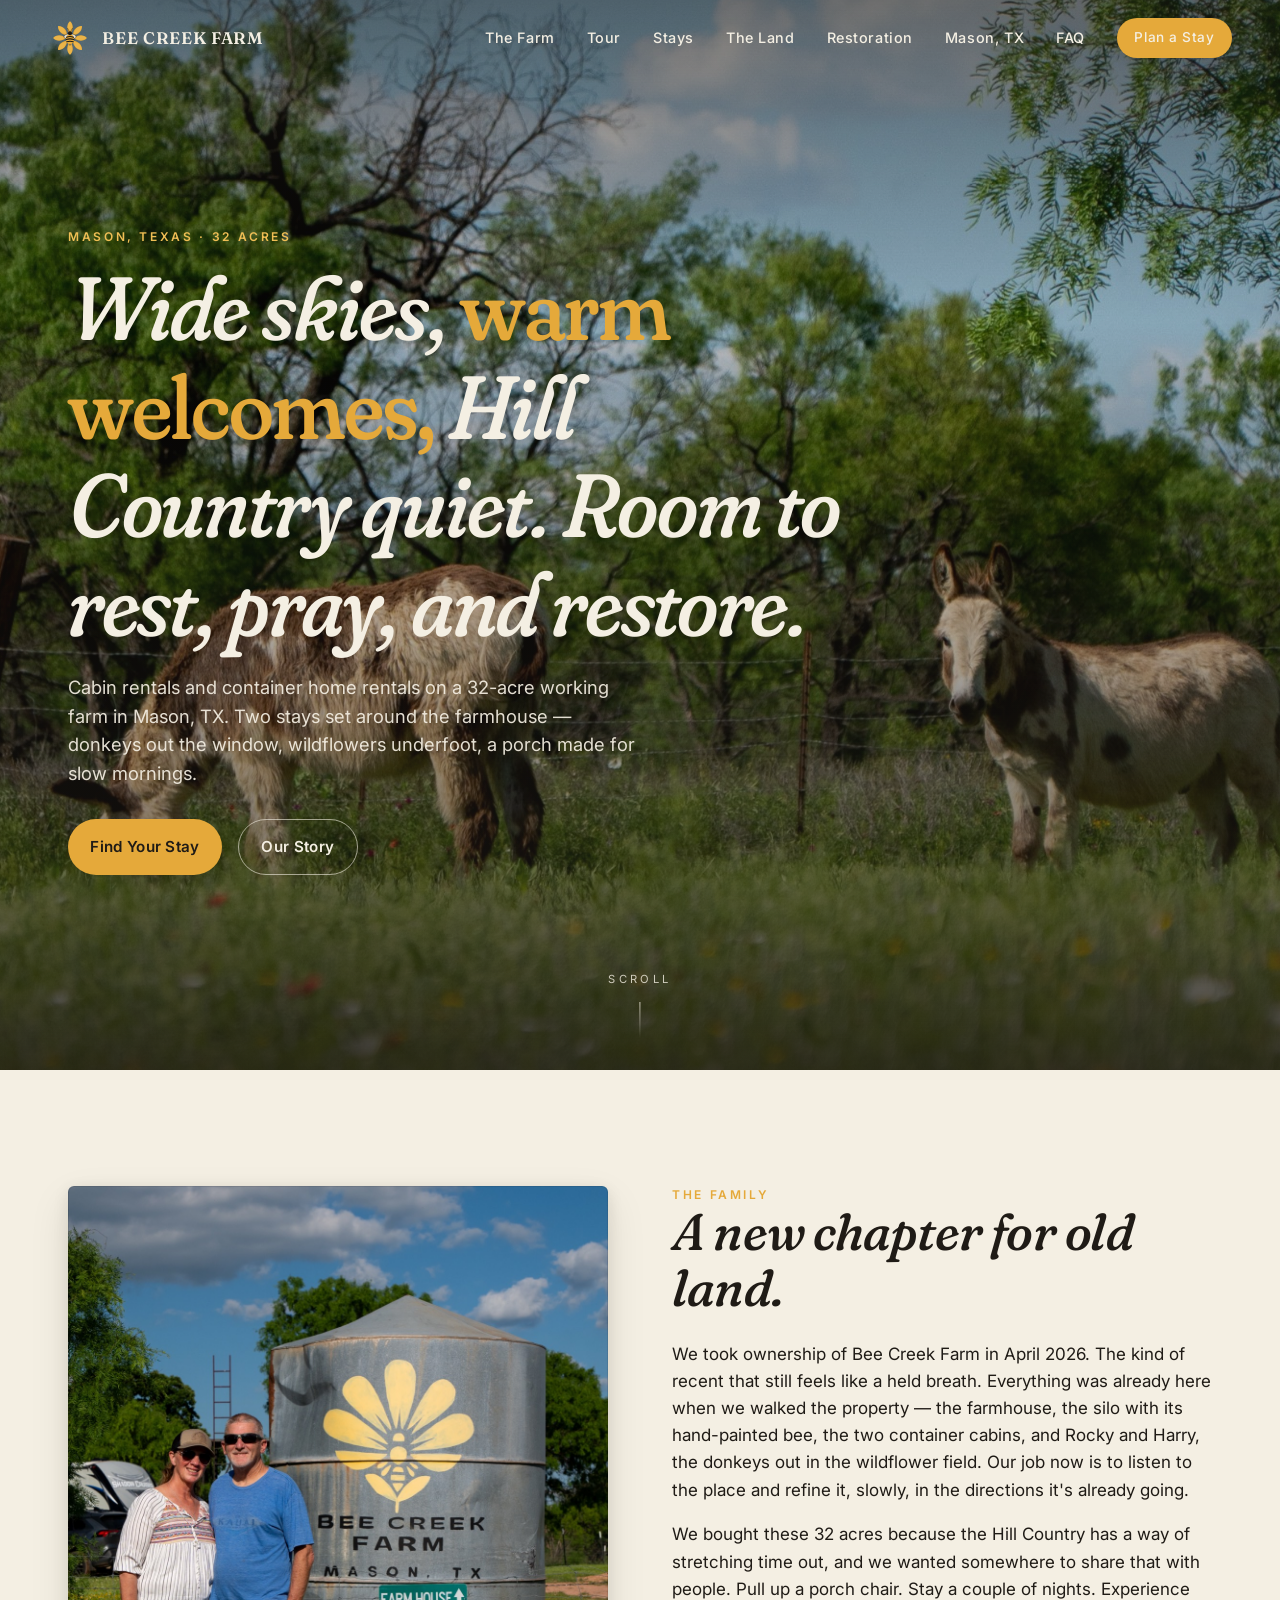
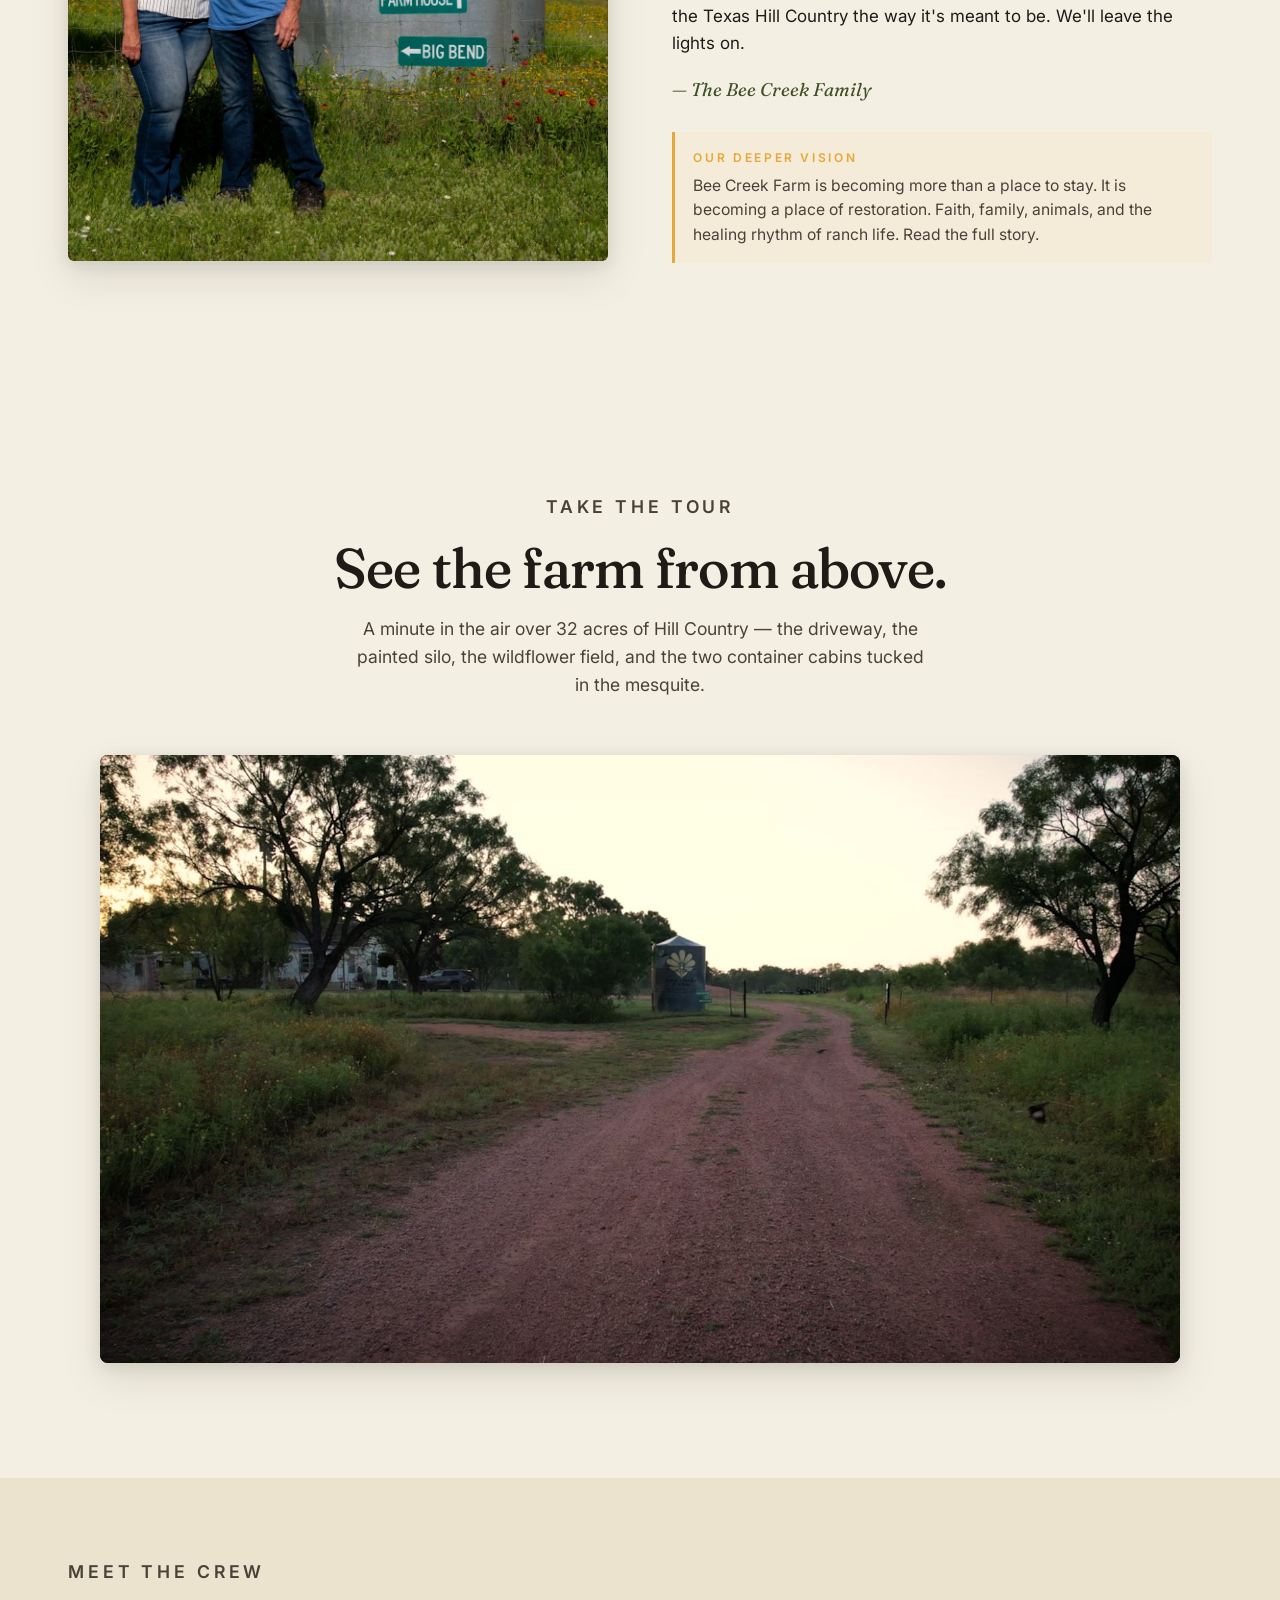
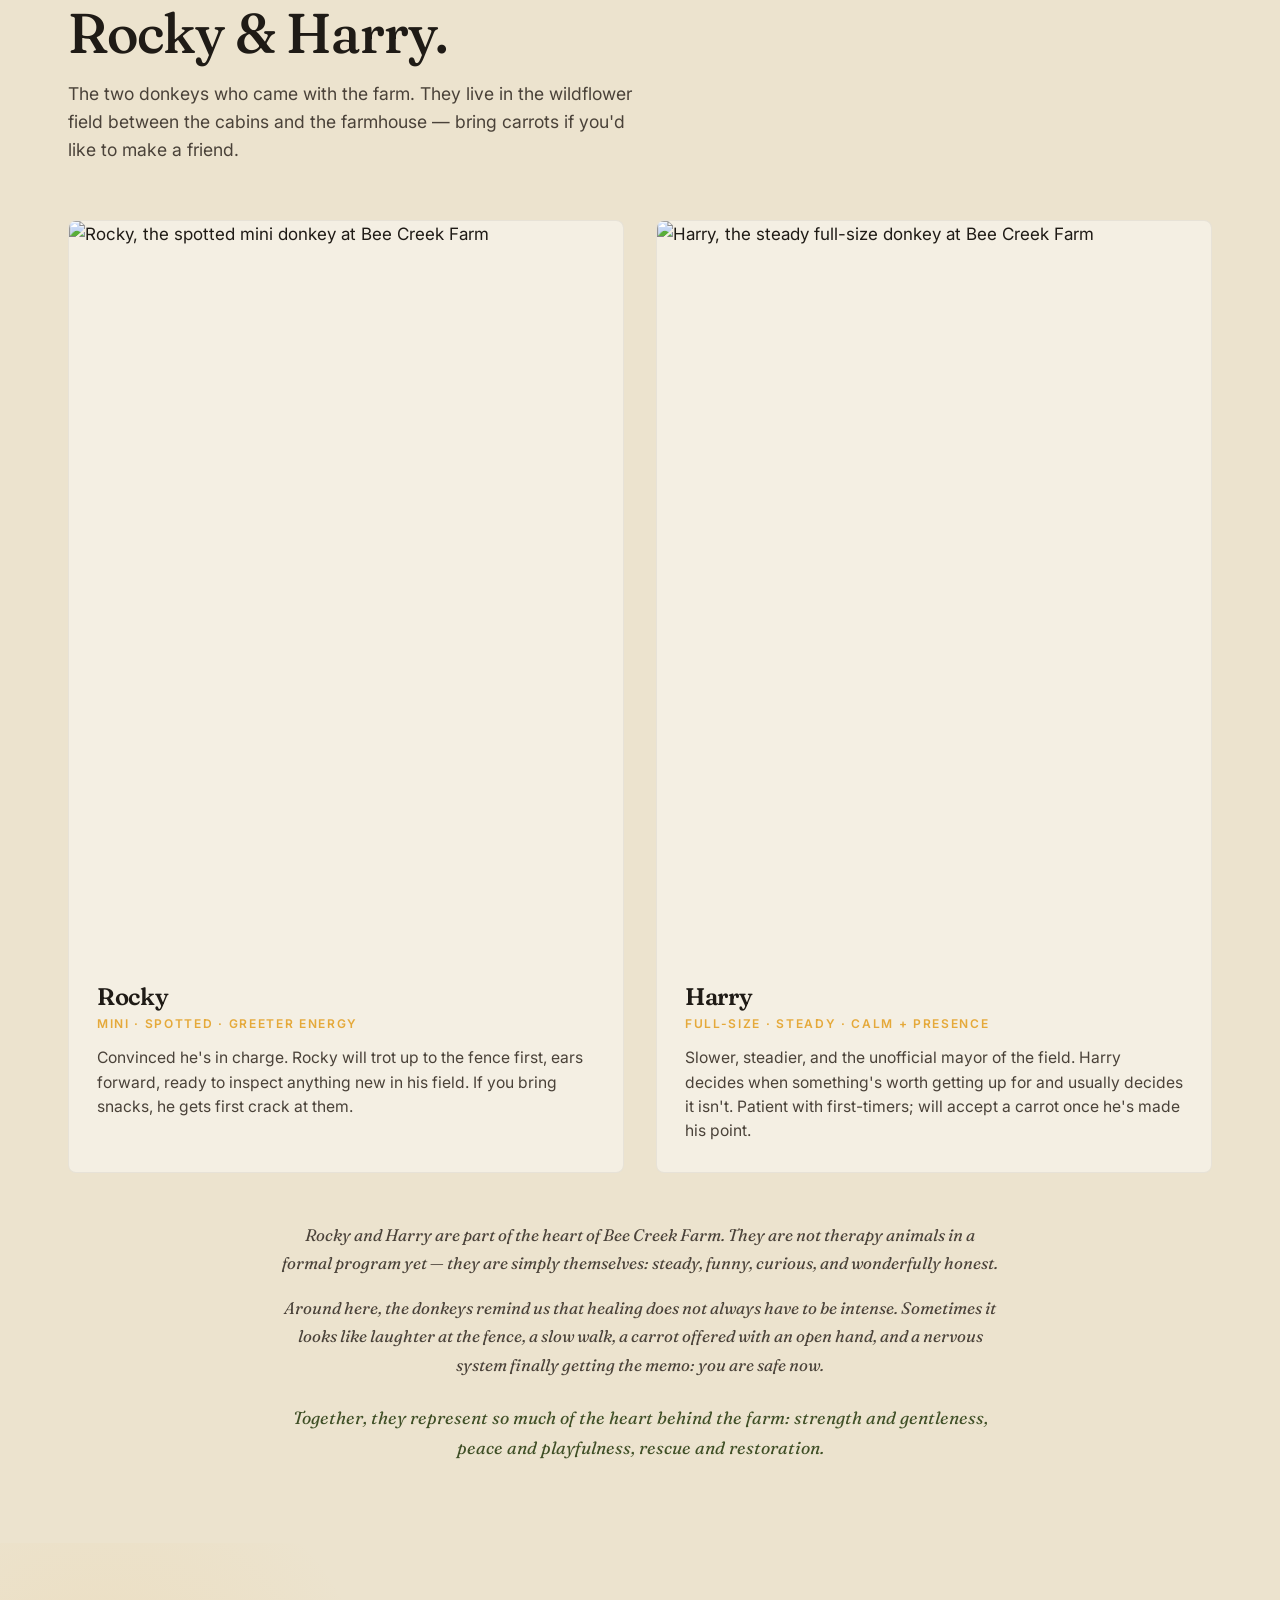
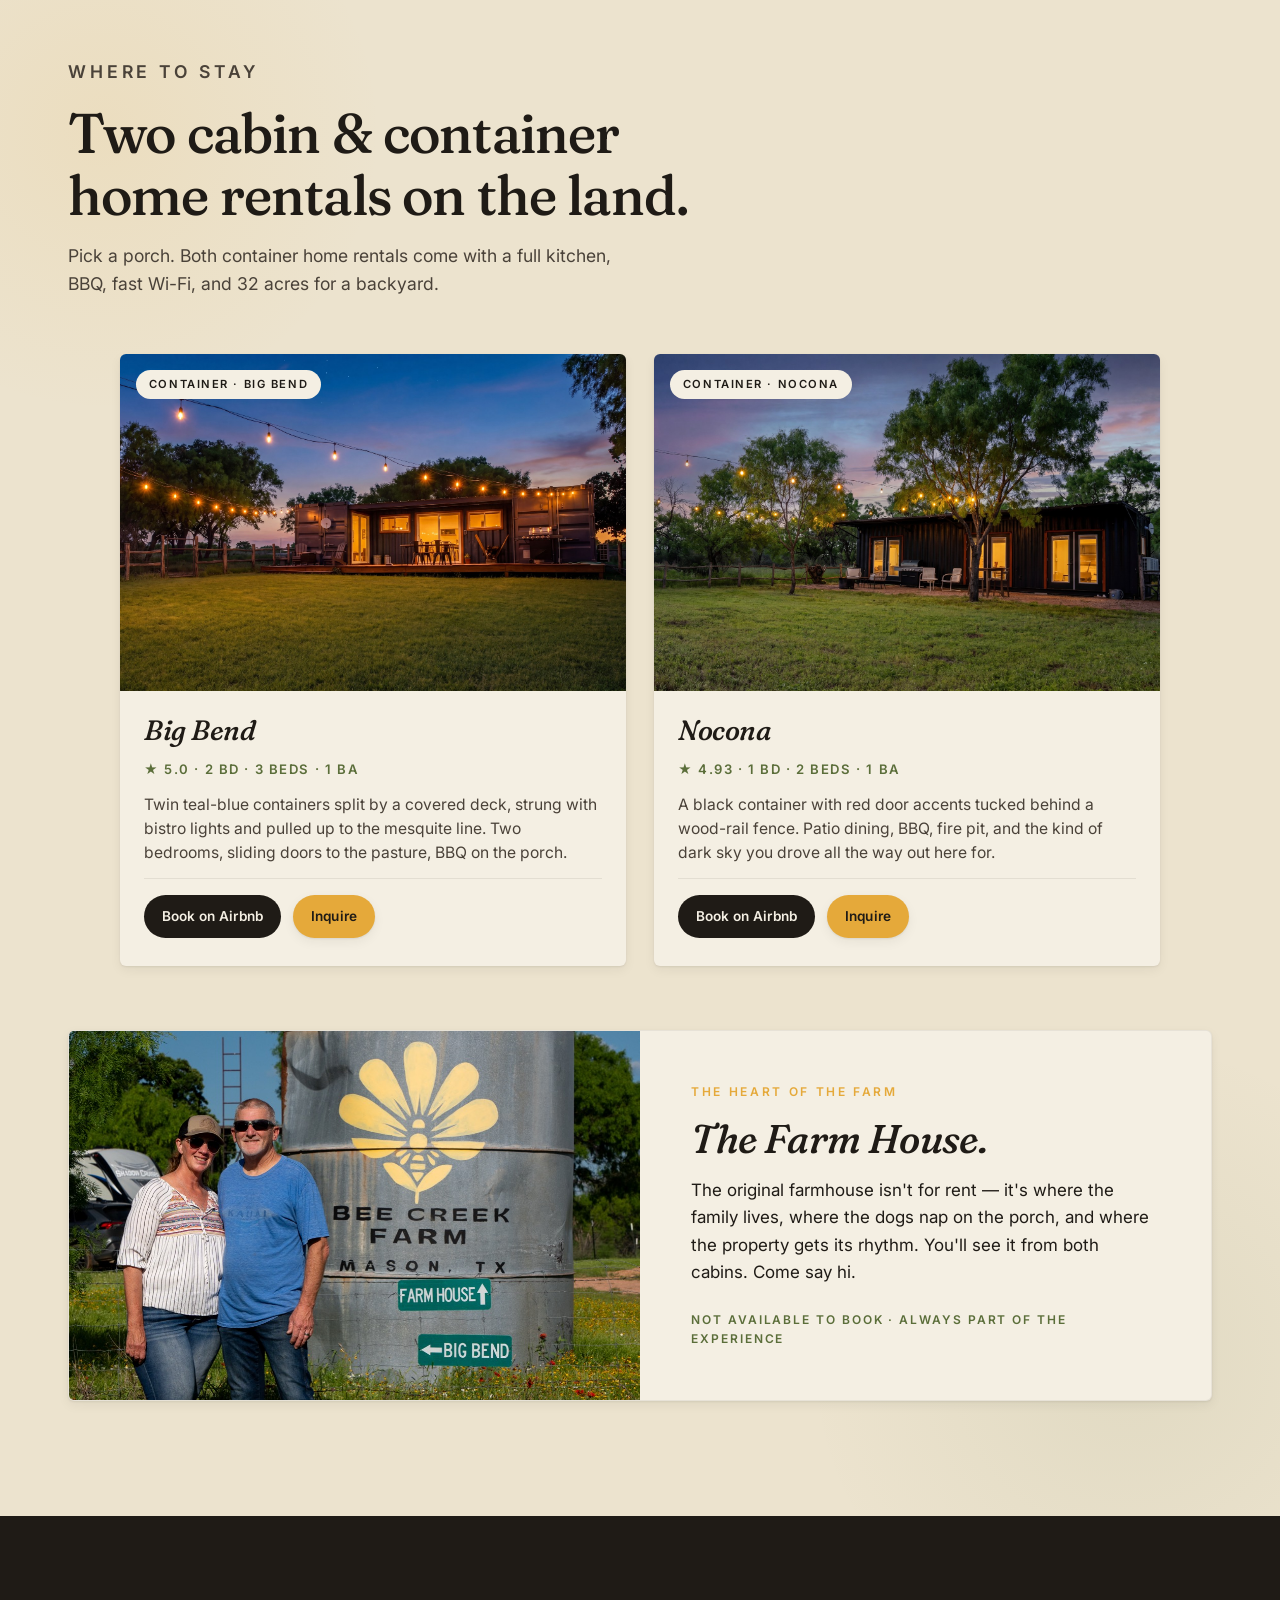
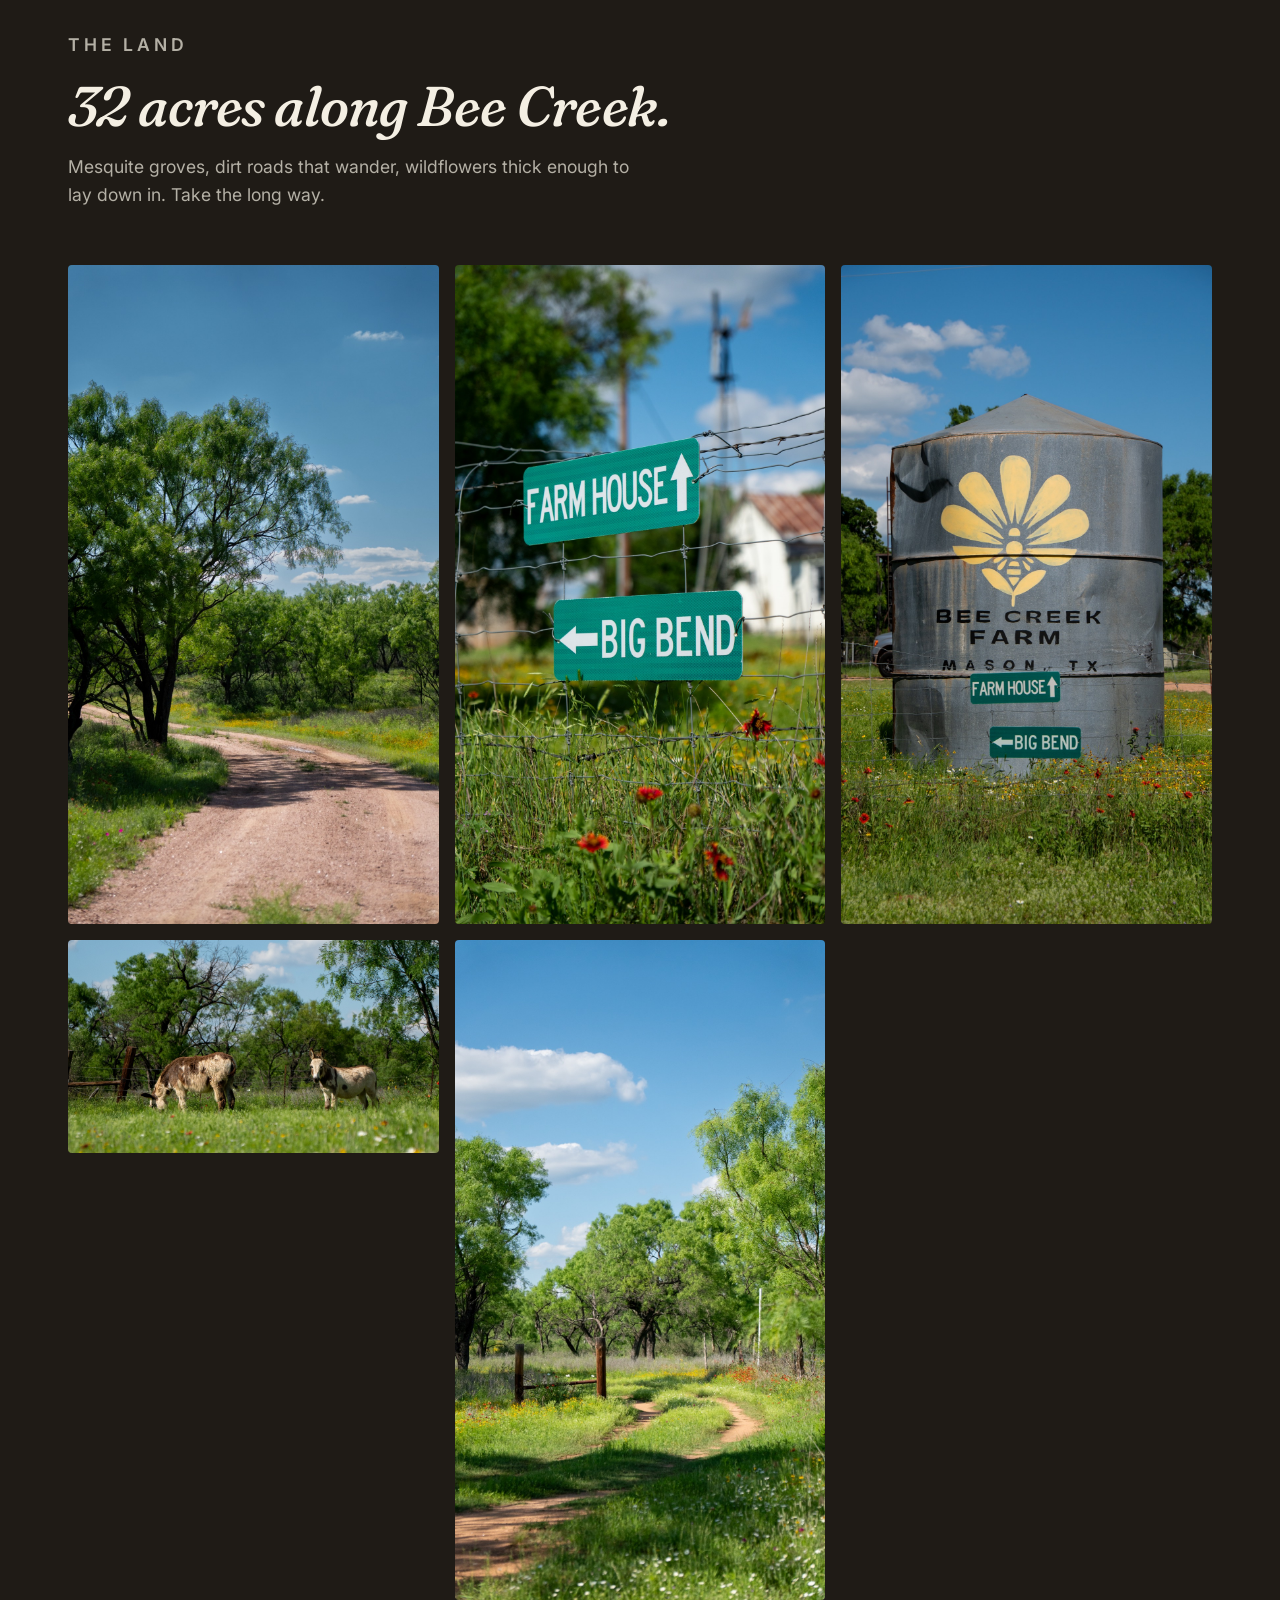
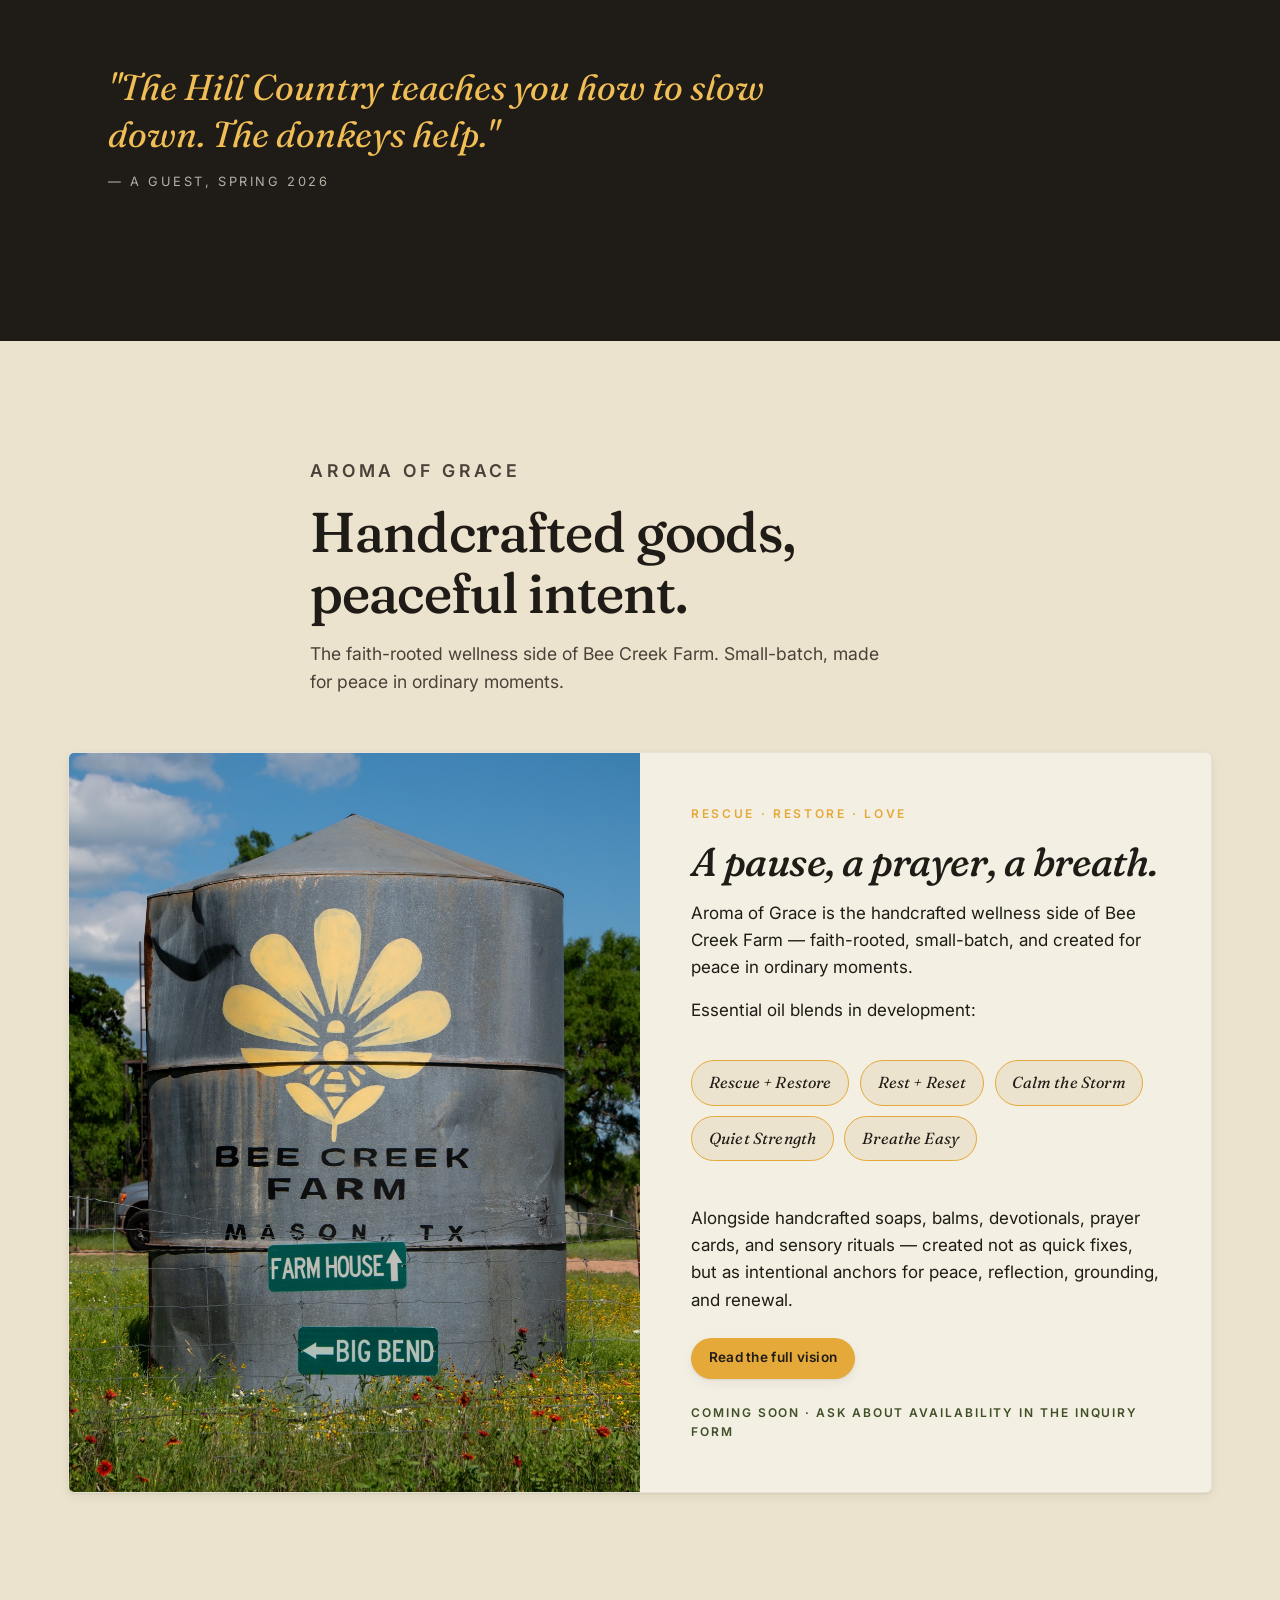
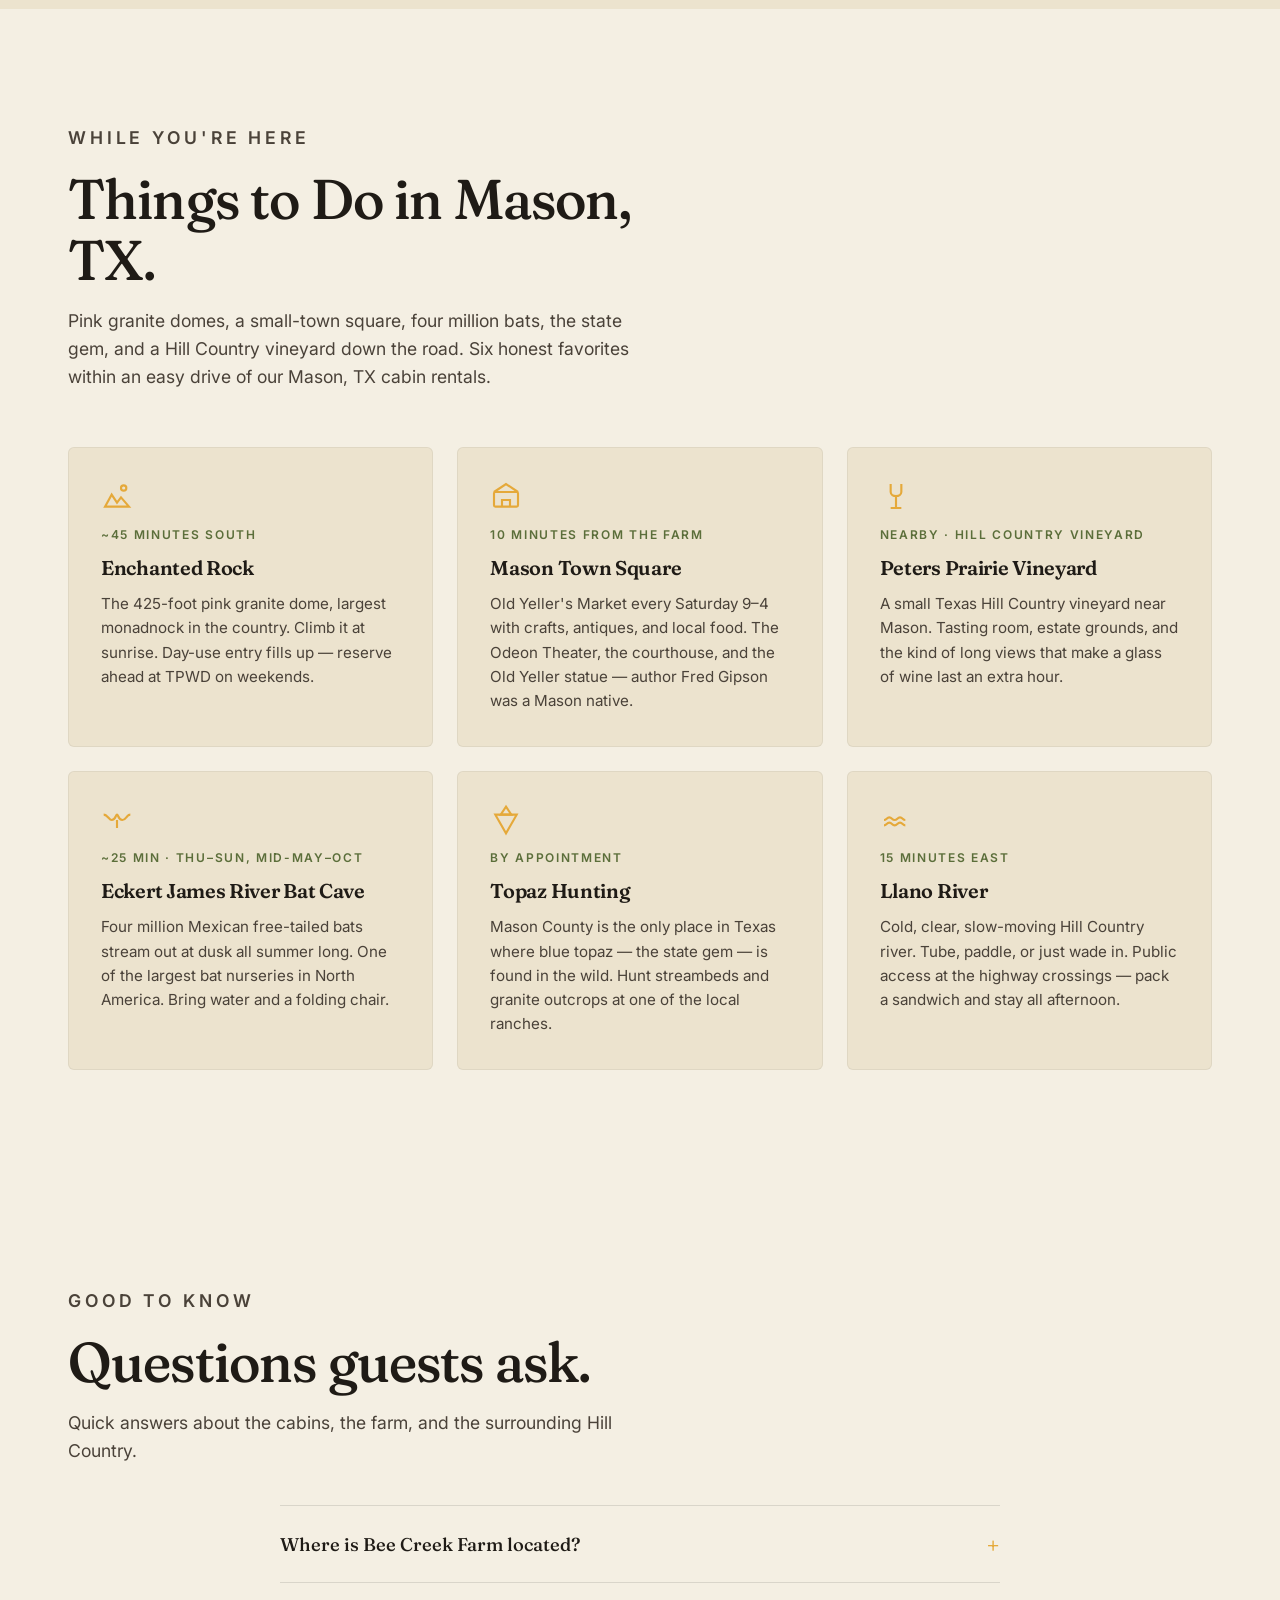
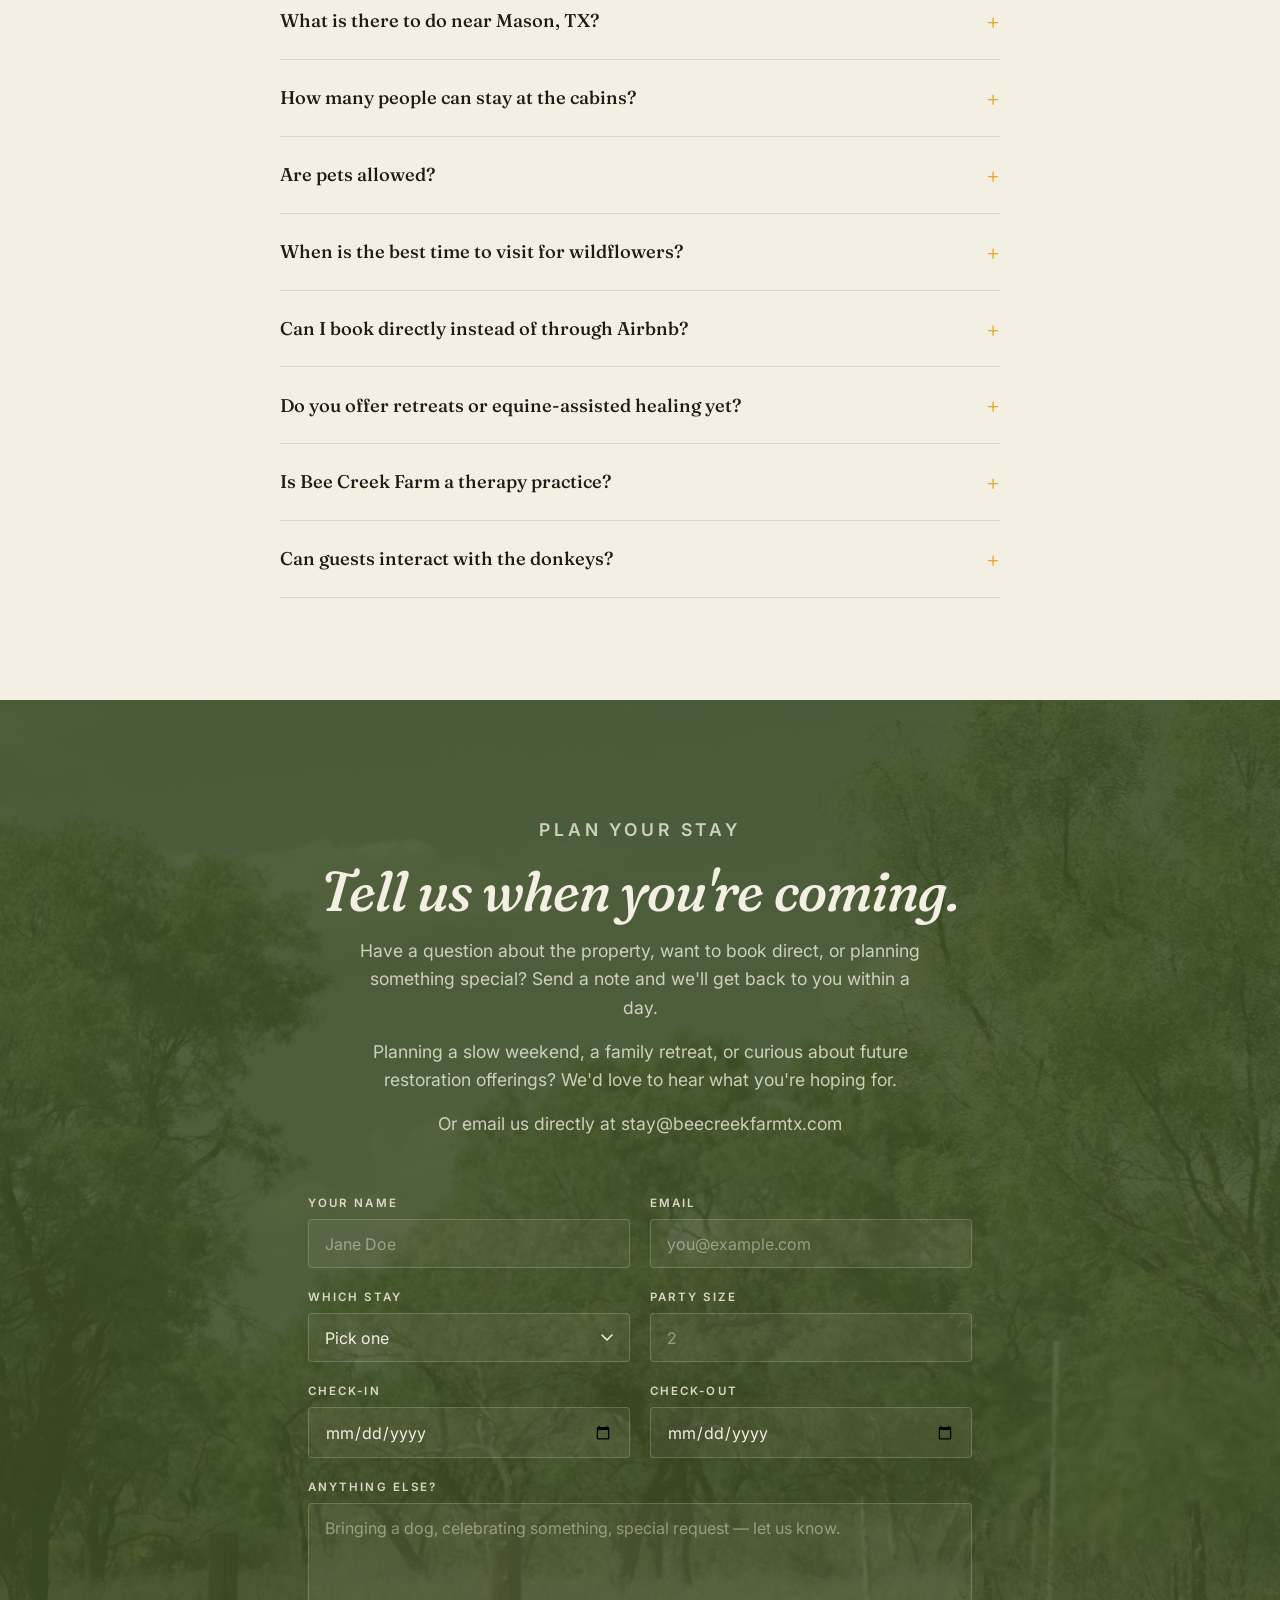
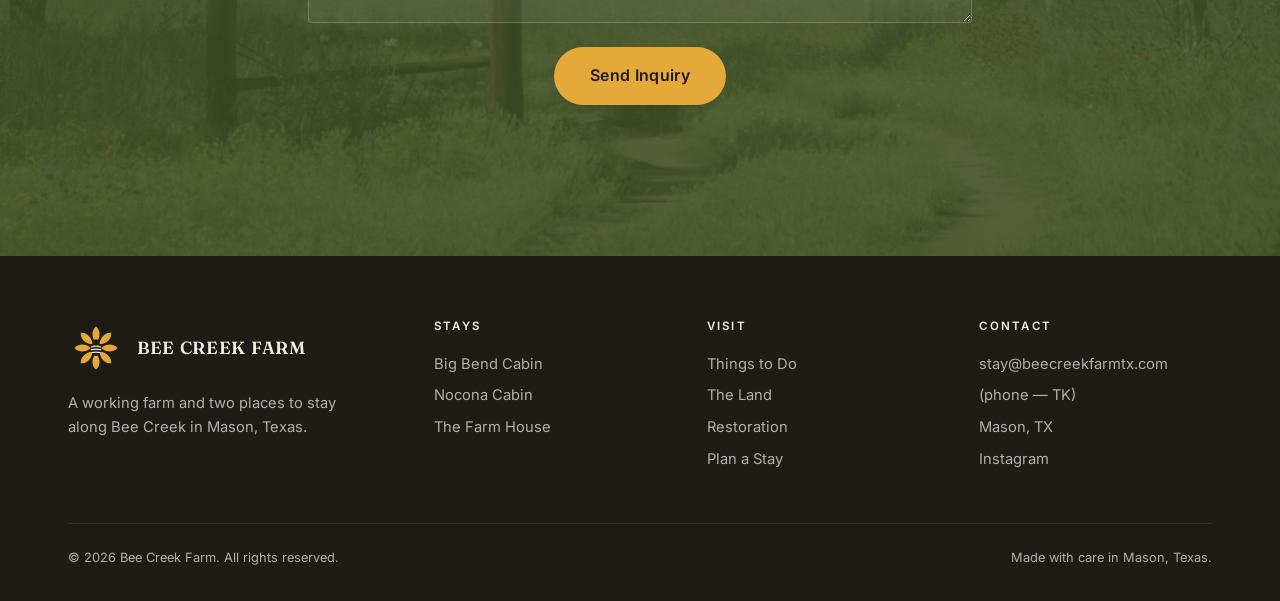
==== commit 2ba3dcd8: "Change video to autoplay, muted, and loop" ====
--- a/index.html
+++ b/index.html
@@ -308,7 +308,7 @@
     </div>
 
     <div class="video-wrapper reveal">
-      <video controls playsinline preload="metadata" poster="assets/img/farm-drone-poster.jpg">
+      <video autoplay muted loop playsinline preload="auto" poster="assets/img/farm-drone-poster.jpg">
         <source src="assets/video/farm-drone.mp4" type="video/mp4" />
         Sorry, your browser doesn't support embedded videos.
       </video>
--- a/styles.css
+++ b/styles.css
@@ -751,6 +751,27 @@
 .nav a[aria-current="page"]::after { width: 100%; }
 .site-header.scrolled .nav a[aria-current="page"] { color: var(--honey); }
 
+/* ---------- Tour video ---------- */
+.tour { background: var(--bone); }
+.tour .section-head { margin-inline: auto; text-align: center; }
+.tour .section-head p { margin-inline: auto; }
+.video-wrapper {
+  position: relative;
+  aspect-ratio: 16 / 9;
+  border-radius: 8px;
+  overflow: hidden;
+  box-shadow: var(--shadow-md);
+  background: var(--ink);
+  max-width: 1080px;
+  margin-inline: auto;
+}
+.video-wrapper video {
+  width: 100%;
+  height: 100%;
+  object-fit: cover;
+  display: block;
+}
+
 /* ---------- Restoration page extras ---------- */
 
 /* Hero mantra (Rescue · Restore · Love) */
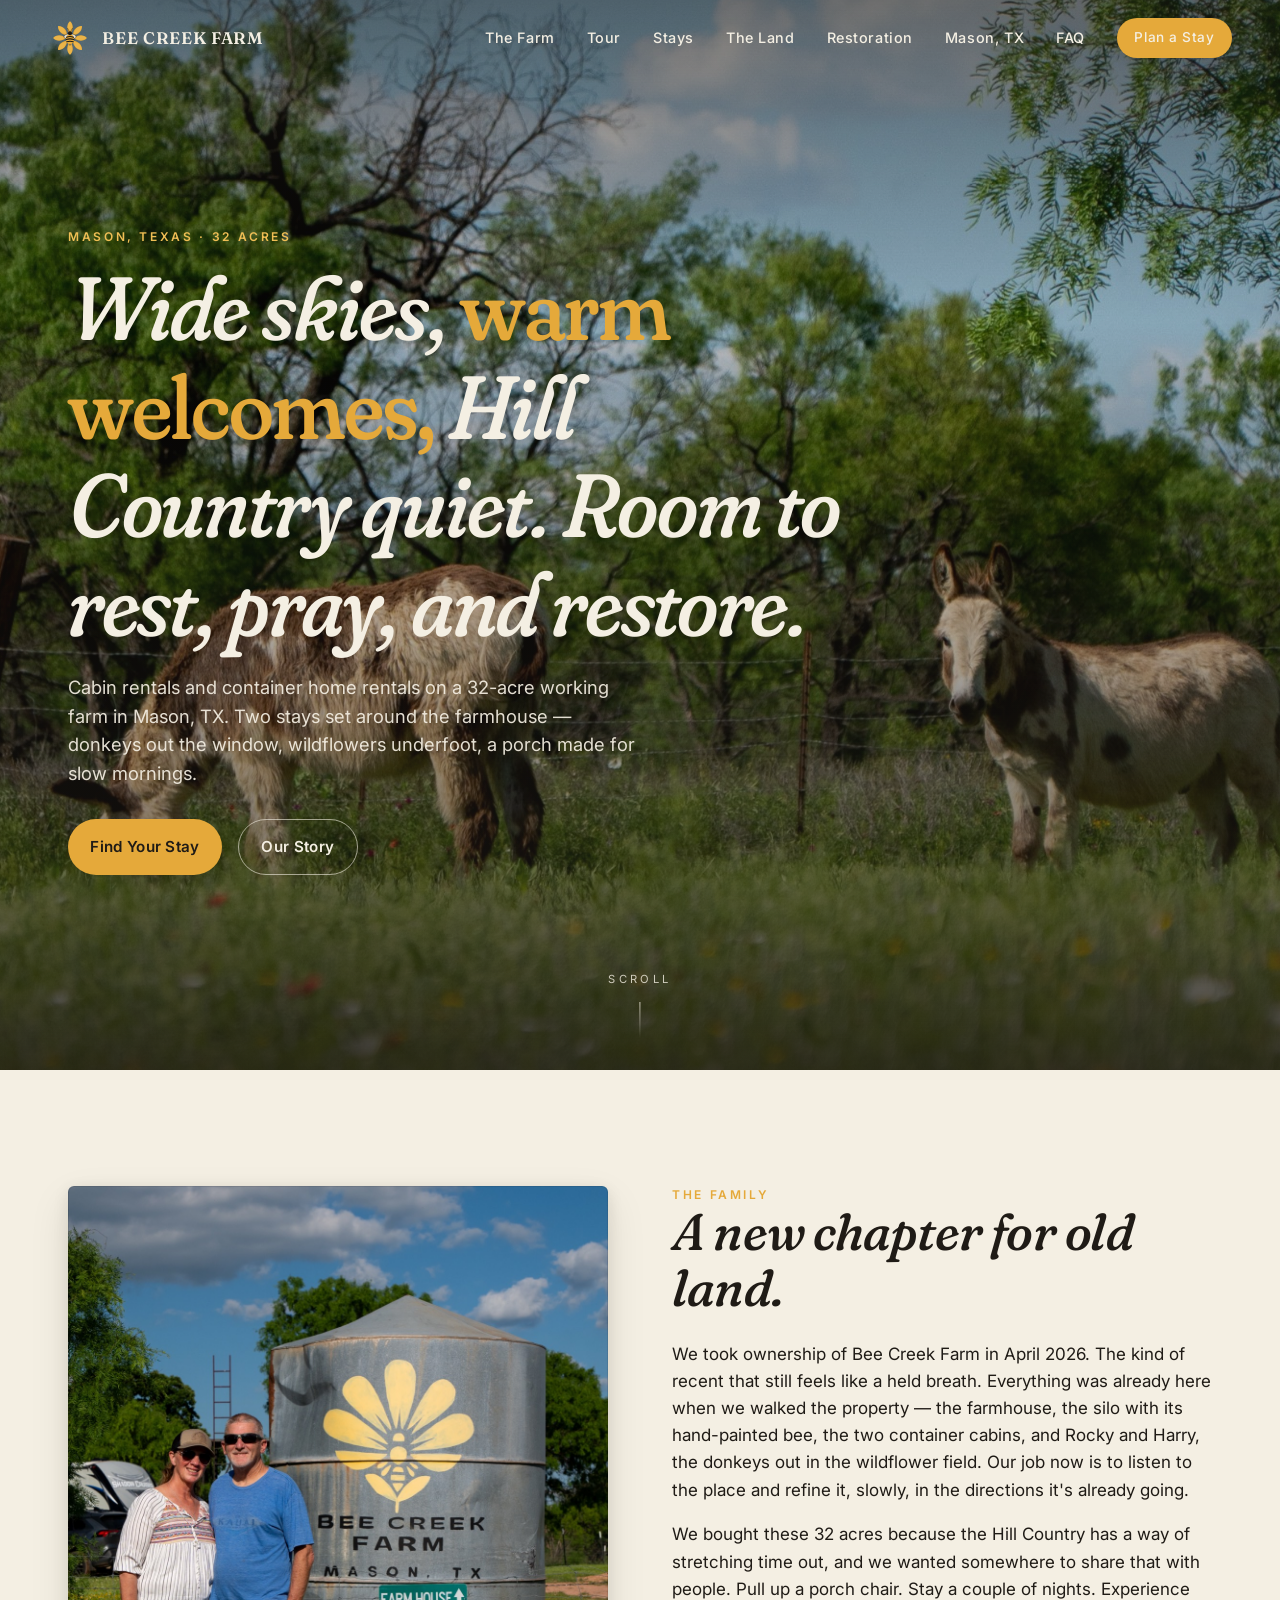
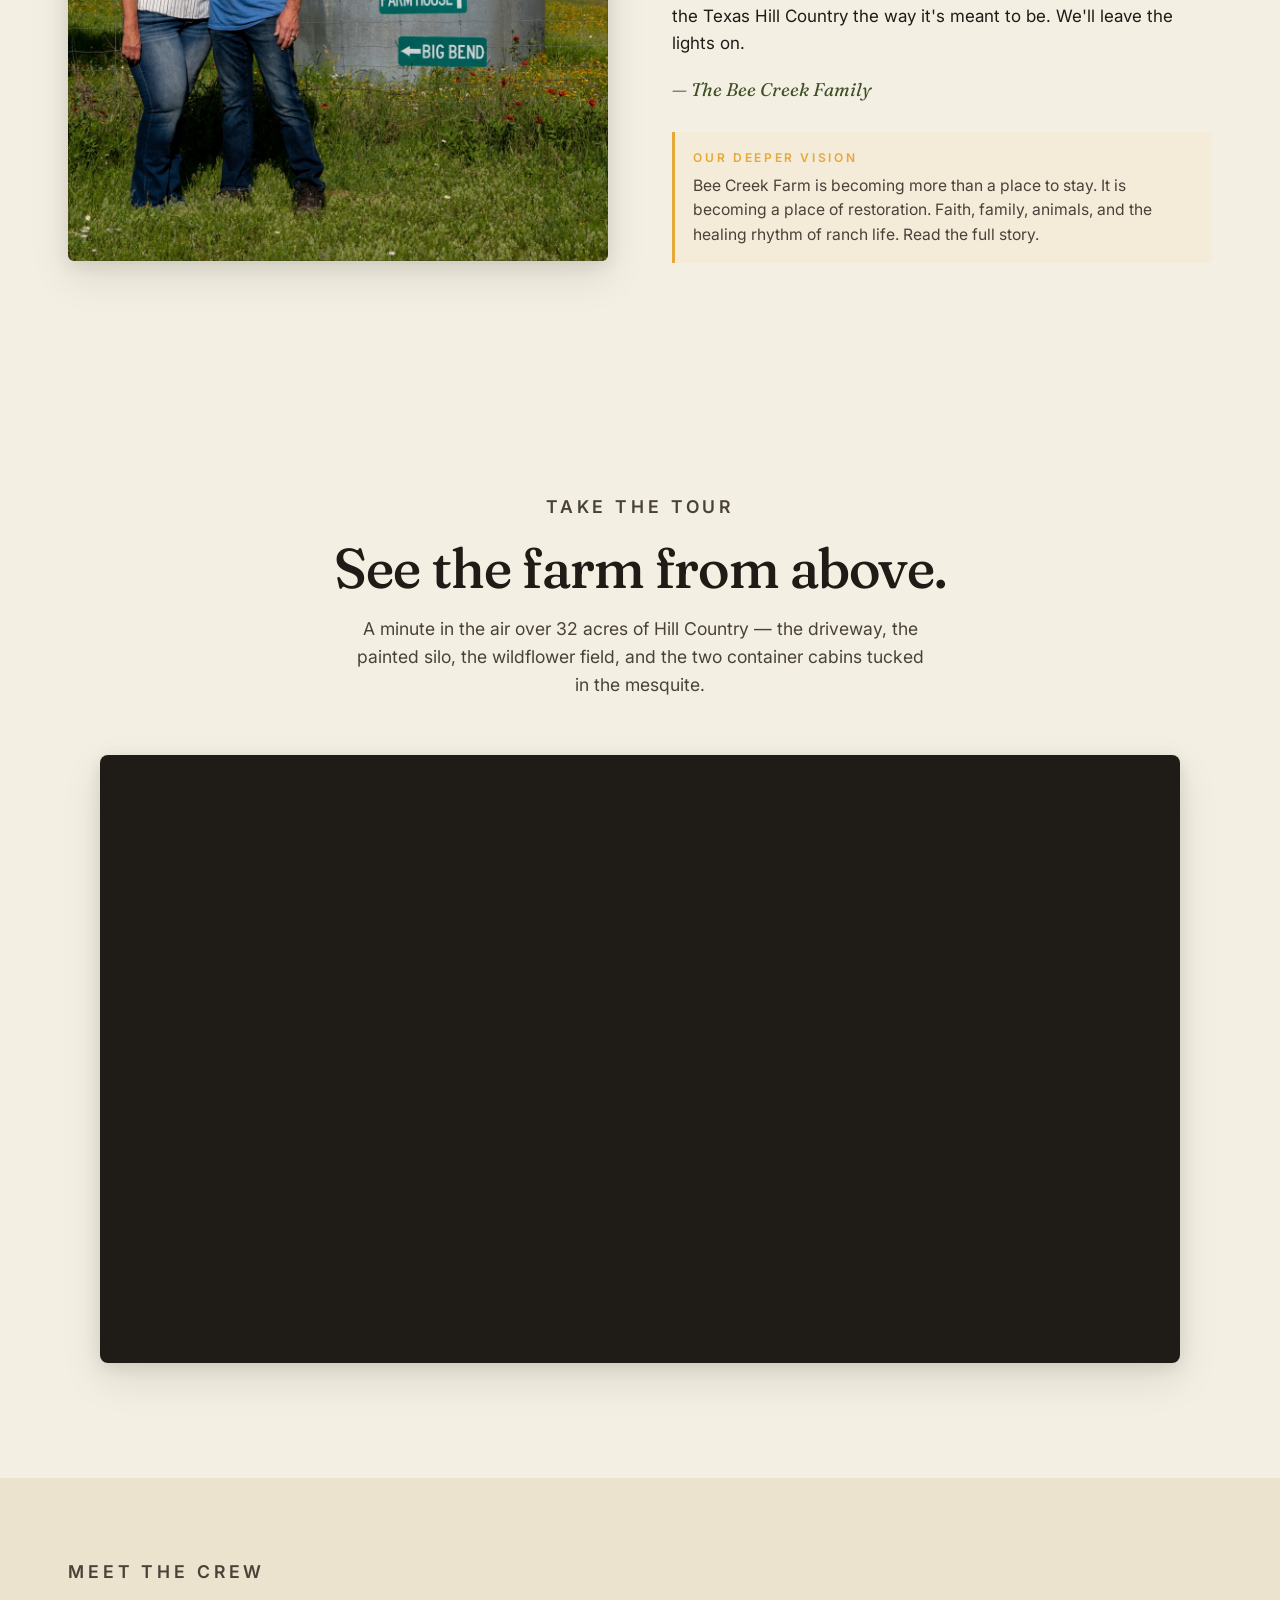
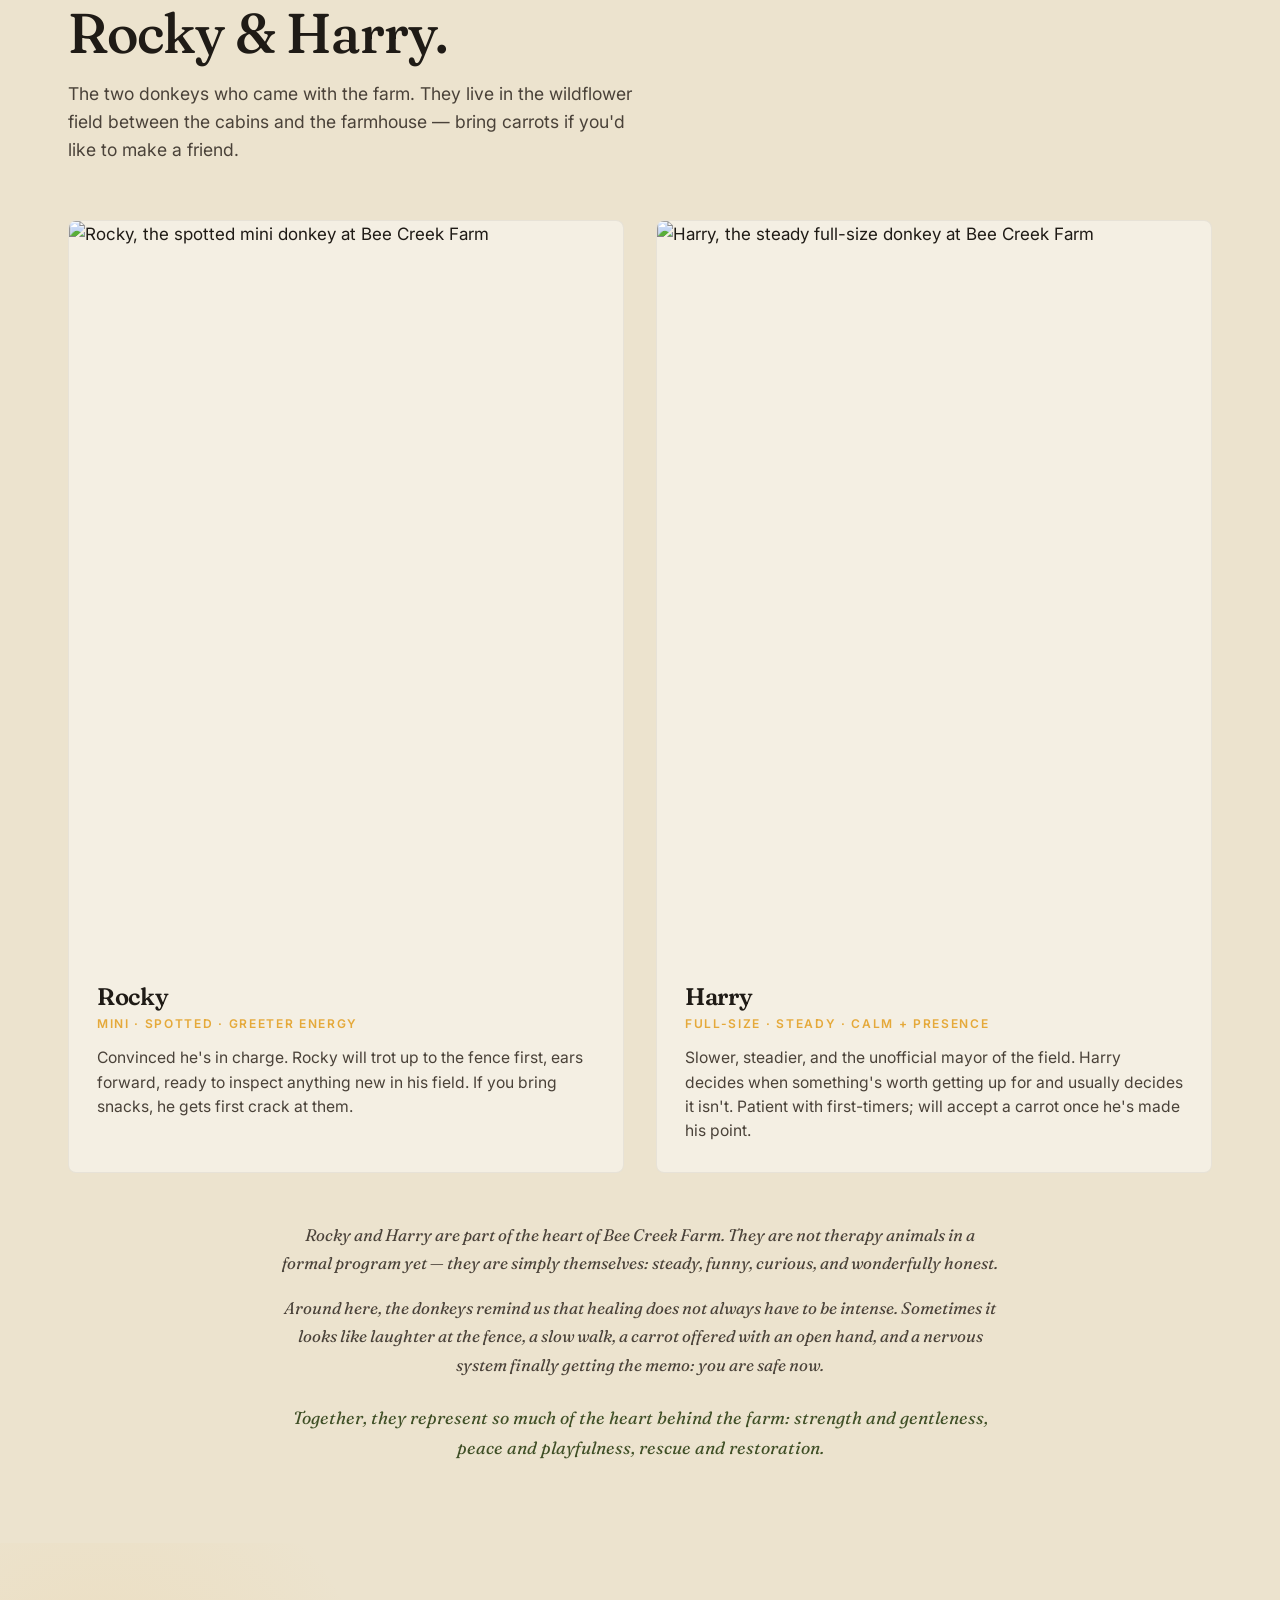
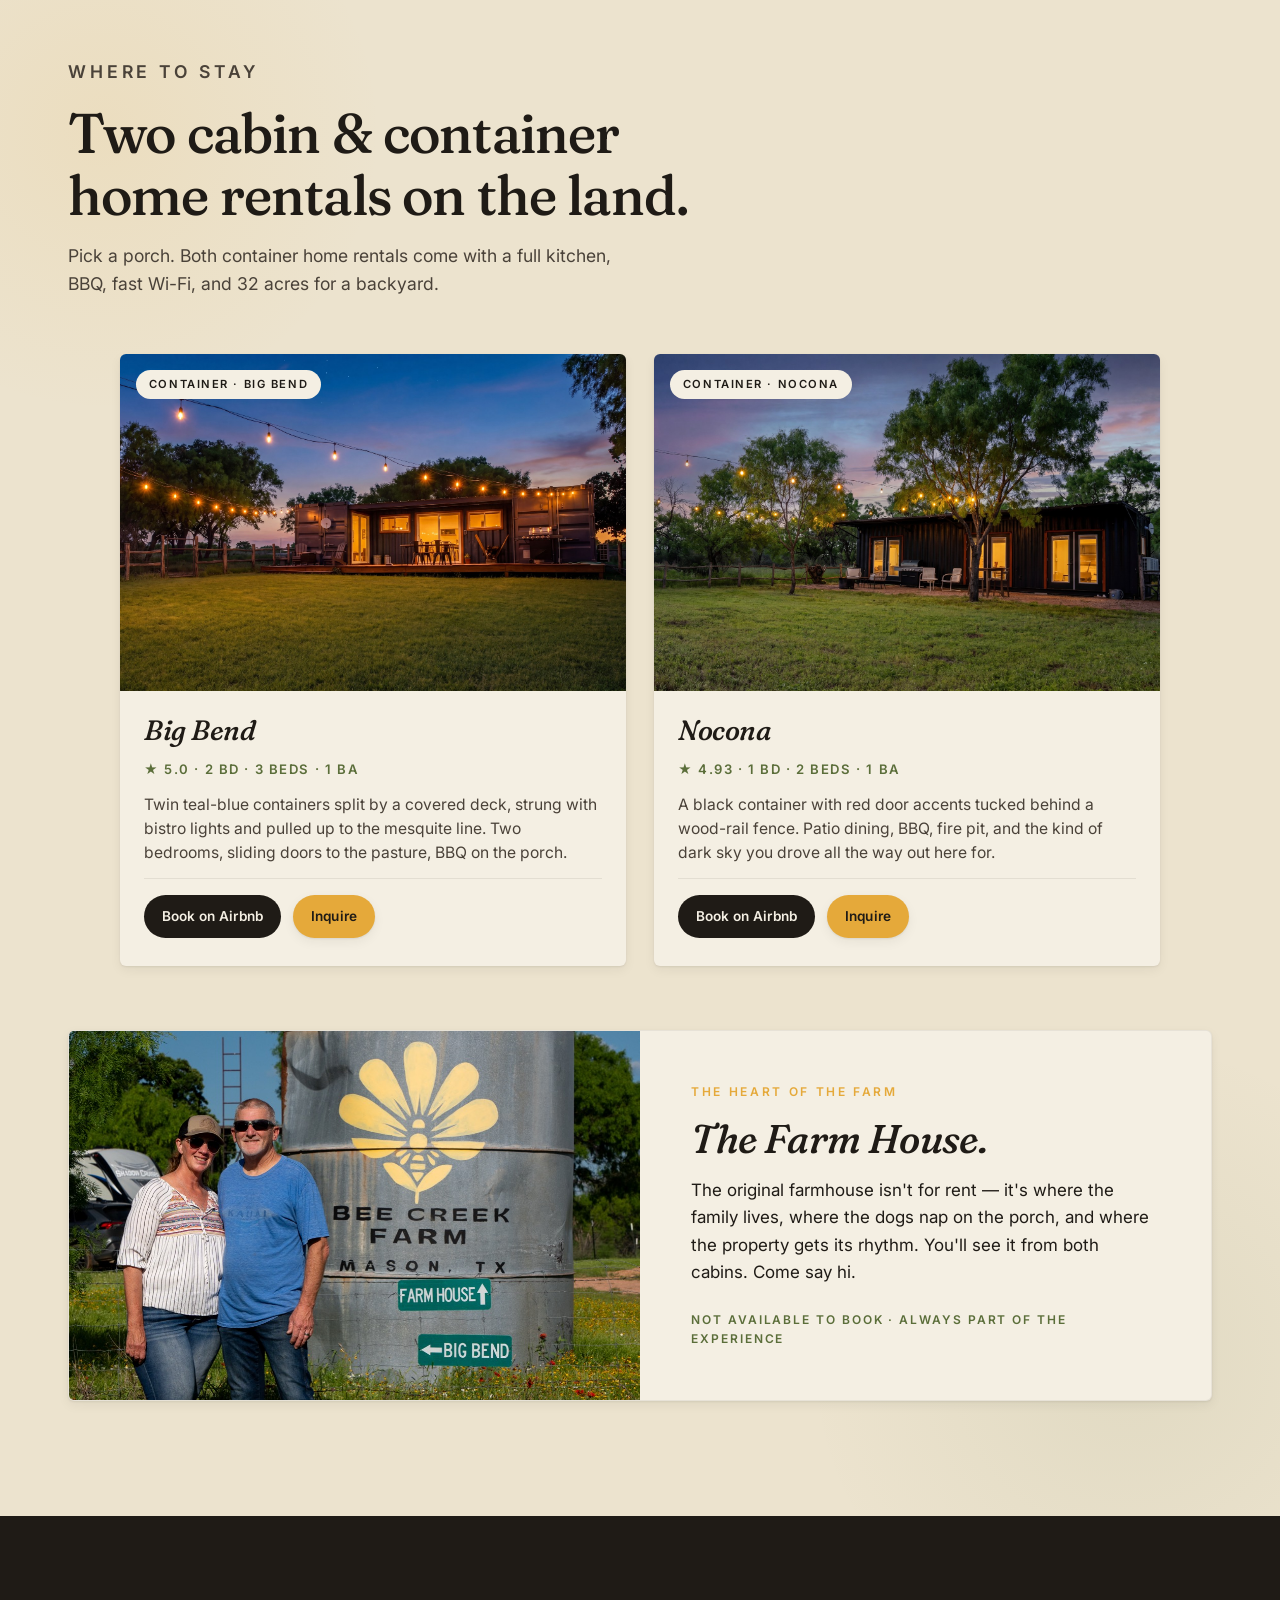
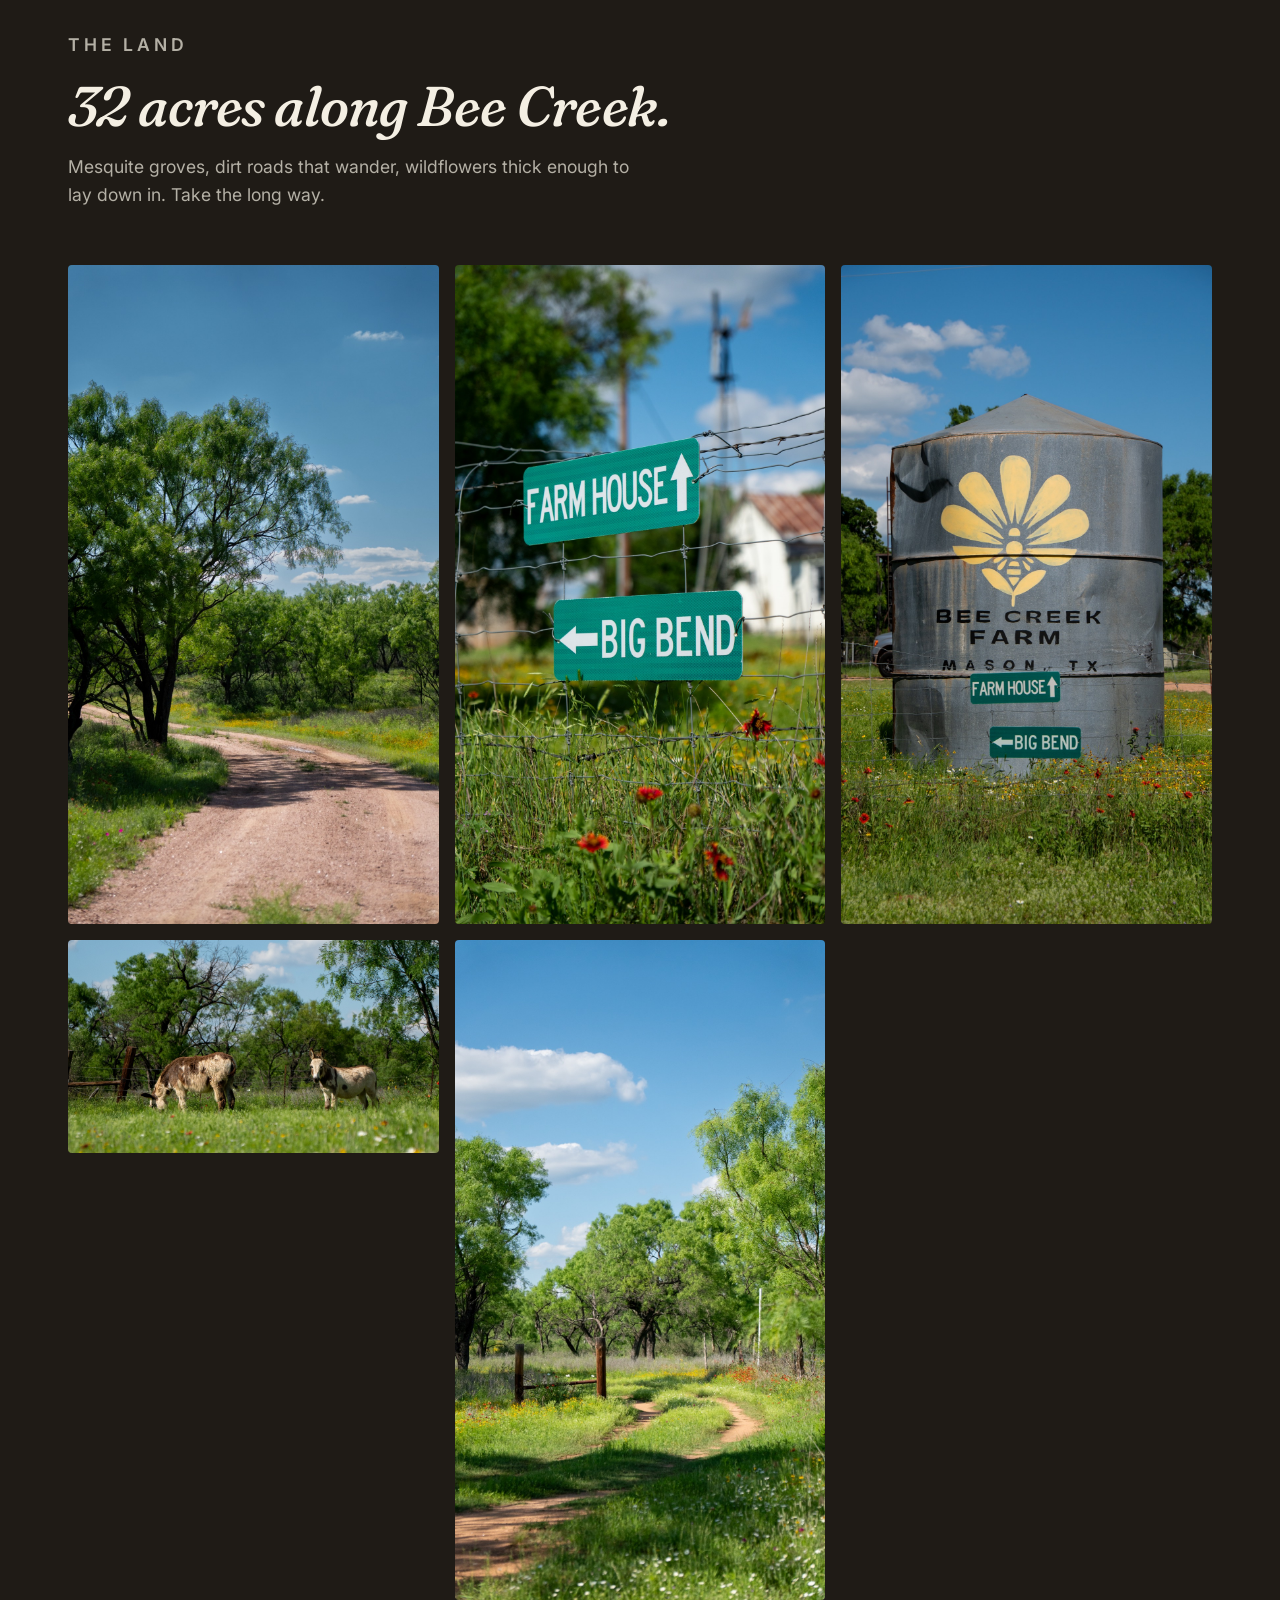
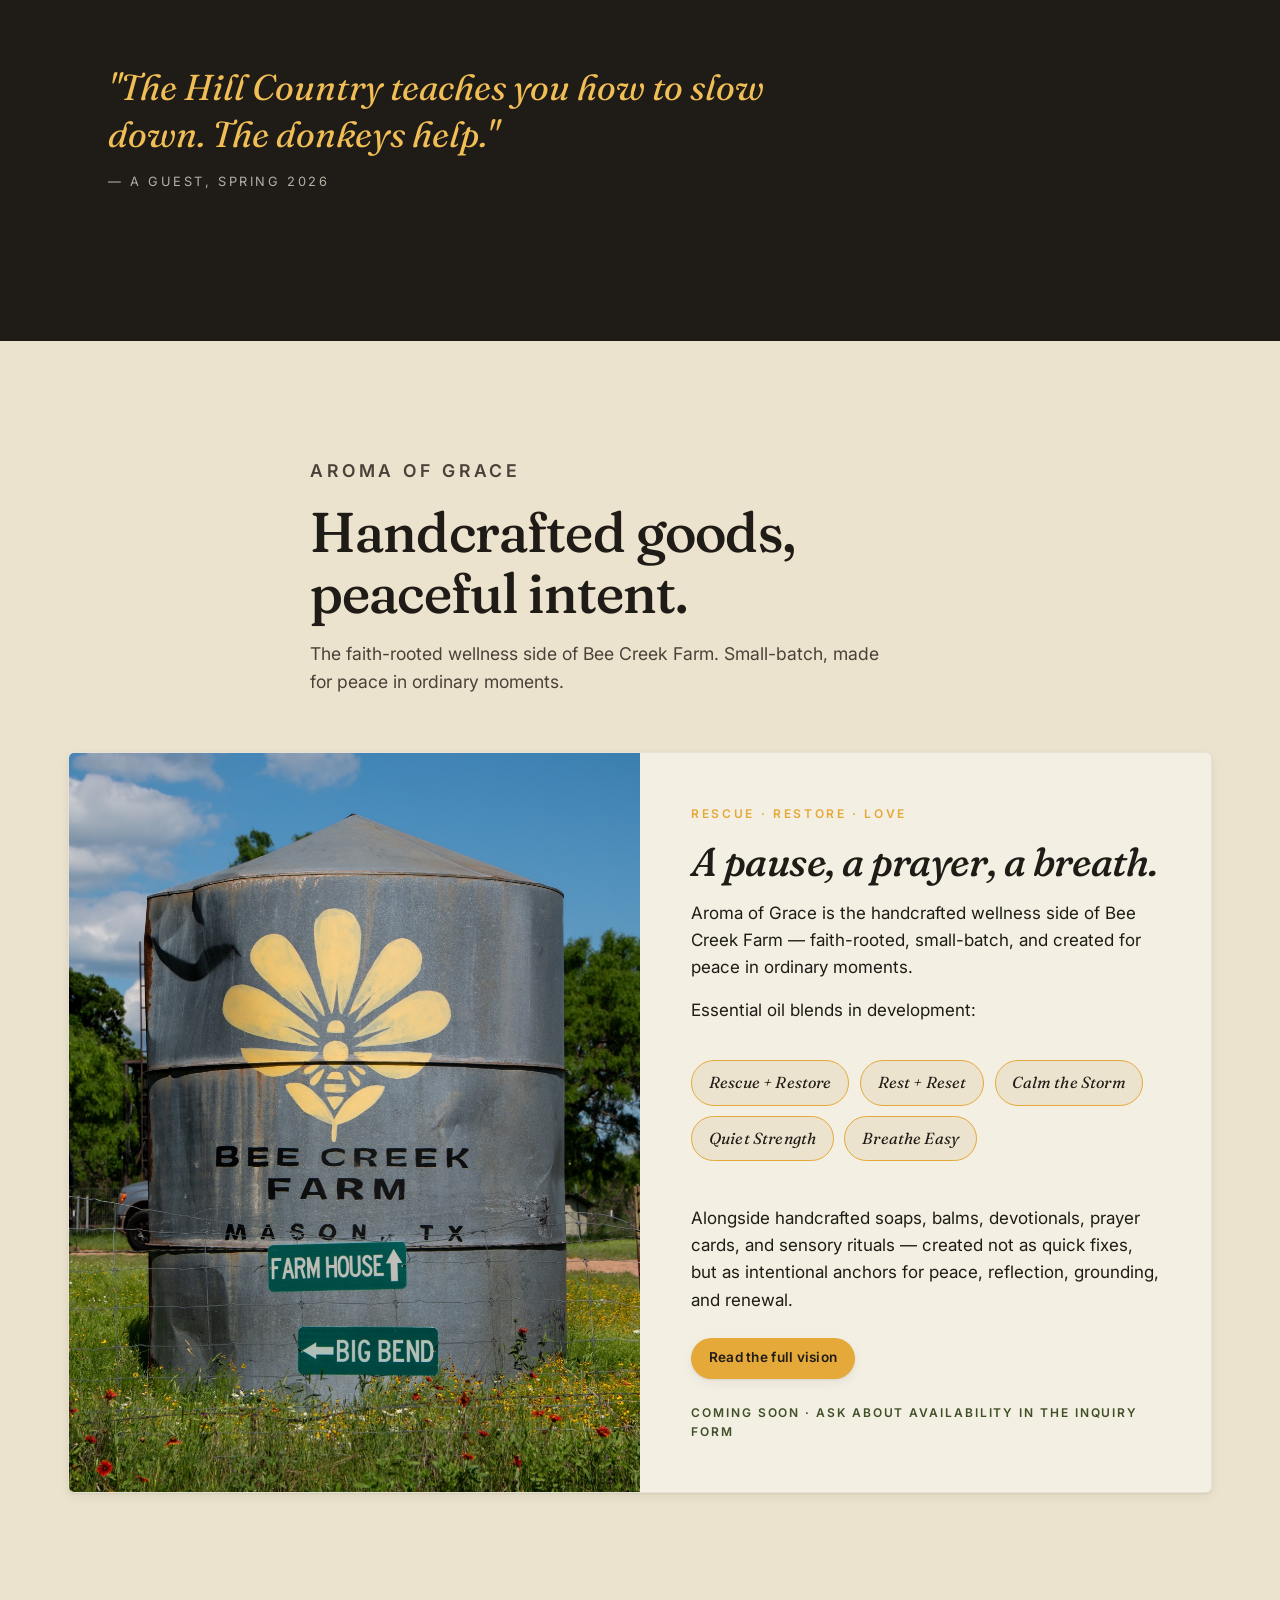
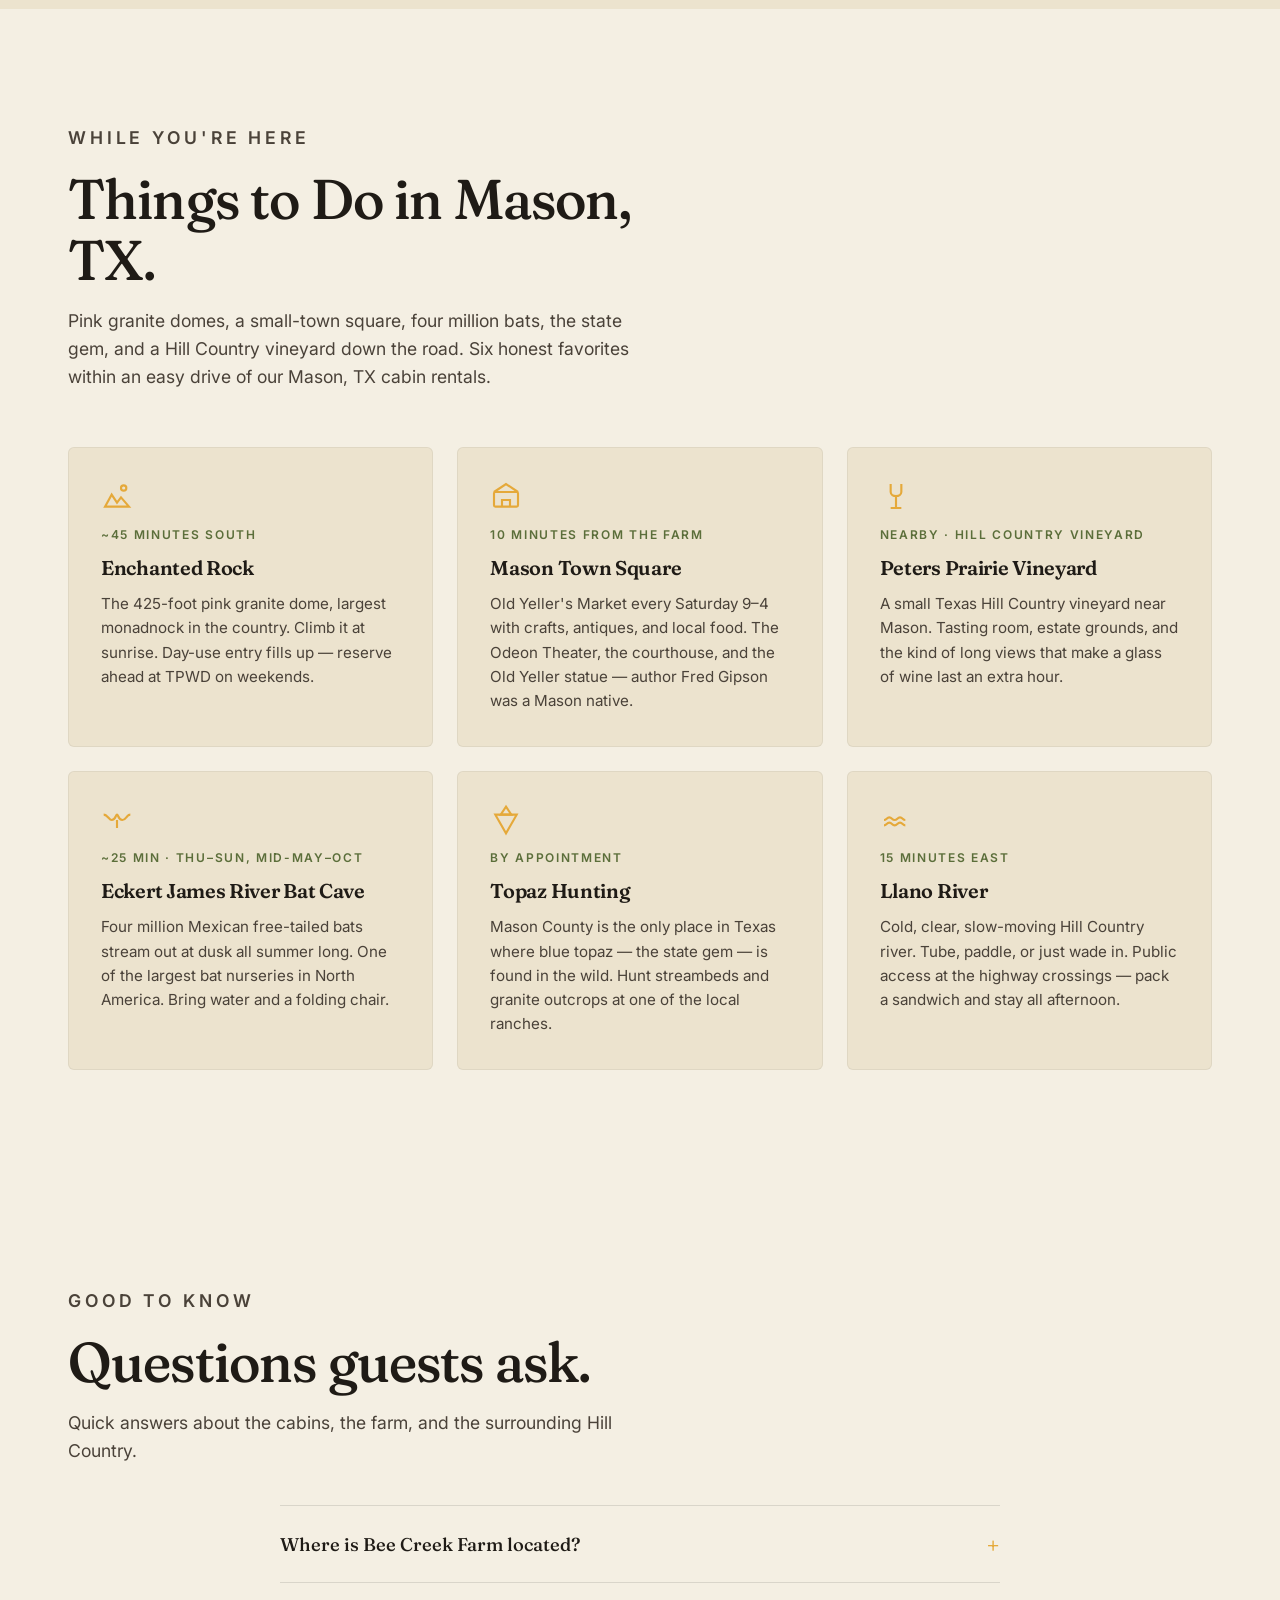
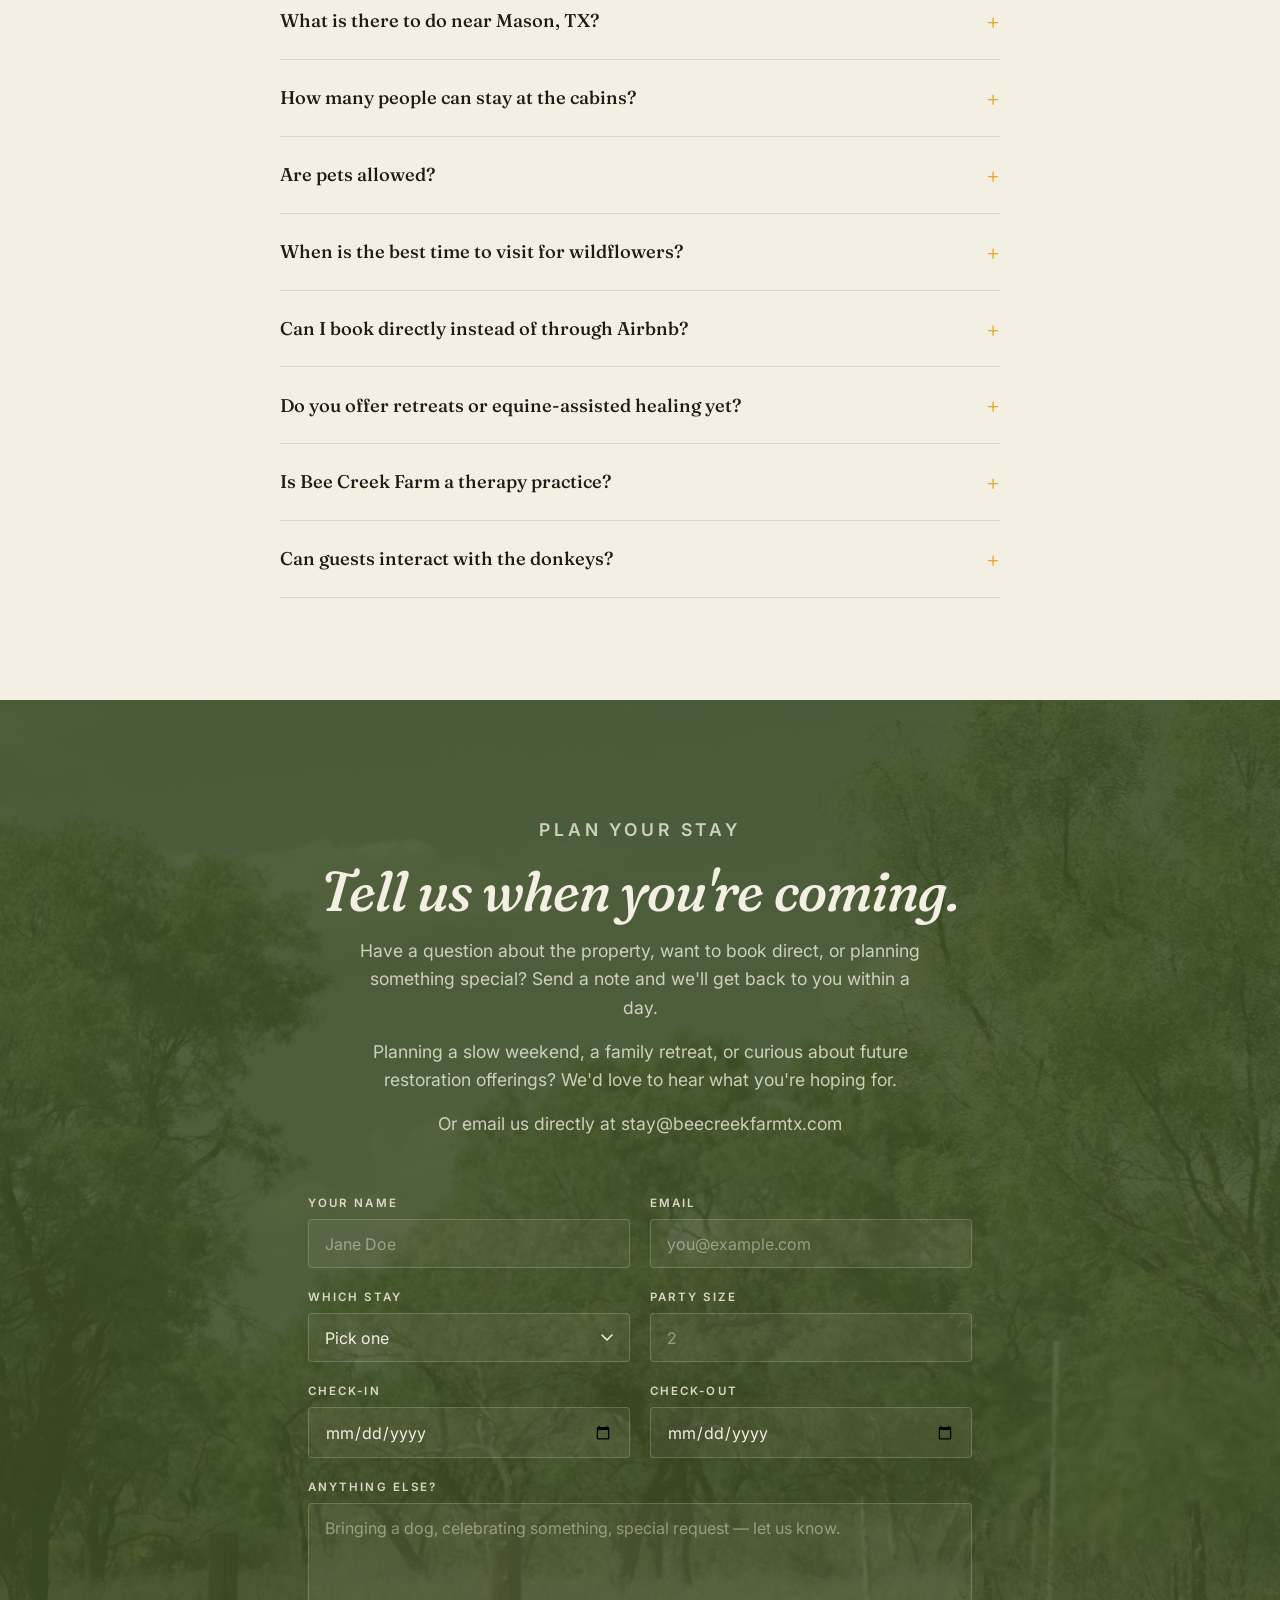
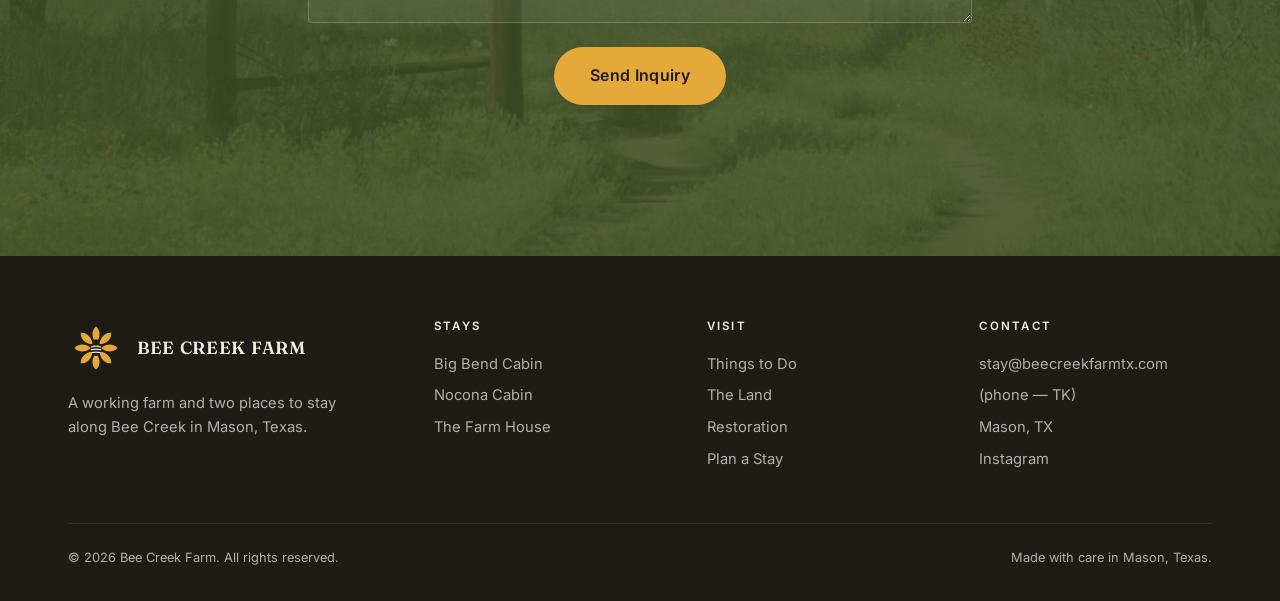
==== commit a7a7c112: "Embed Vimeo video instead of local video Replaced video element with Vimeo iframe for drone tour." ====
--- a/index.html
+++ b/index.html
@@ -308,10 +308,11 @@
     </div>
 
     <div class="video-wrapper reveal">
-      <video autoplay muted loop playsinline preload="auto" poster="assets/img/farm-drone-poster.jpg">
-        <source src="assets/video/farm-drone.mp4" type="video/mp4" />
-        Sorry, your browser doesn't support embedded videos.
-      </video>
+      <iframe src="https://player.vimeo.com/video/1209849989?h=1149a5e71c&amp;background=1&amp;autoplay=1&amp;muted=1&amp;loop=1&amp;autopause=0&amp;badge=0&amp;app_id=58479"
+        title="Bee Creek Farm — drone tour"
+        frameborder="0"
+        allow="autoplay; fullscreen; picture-in-picture"
+        style="position:absolute;top:0;left:0;width:100%;height:100%;border:0;"></iframe>
     </div>
   </div>
 </section>
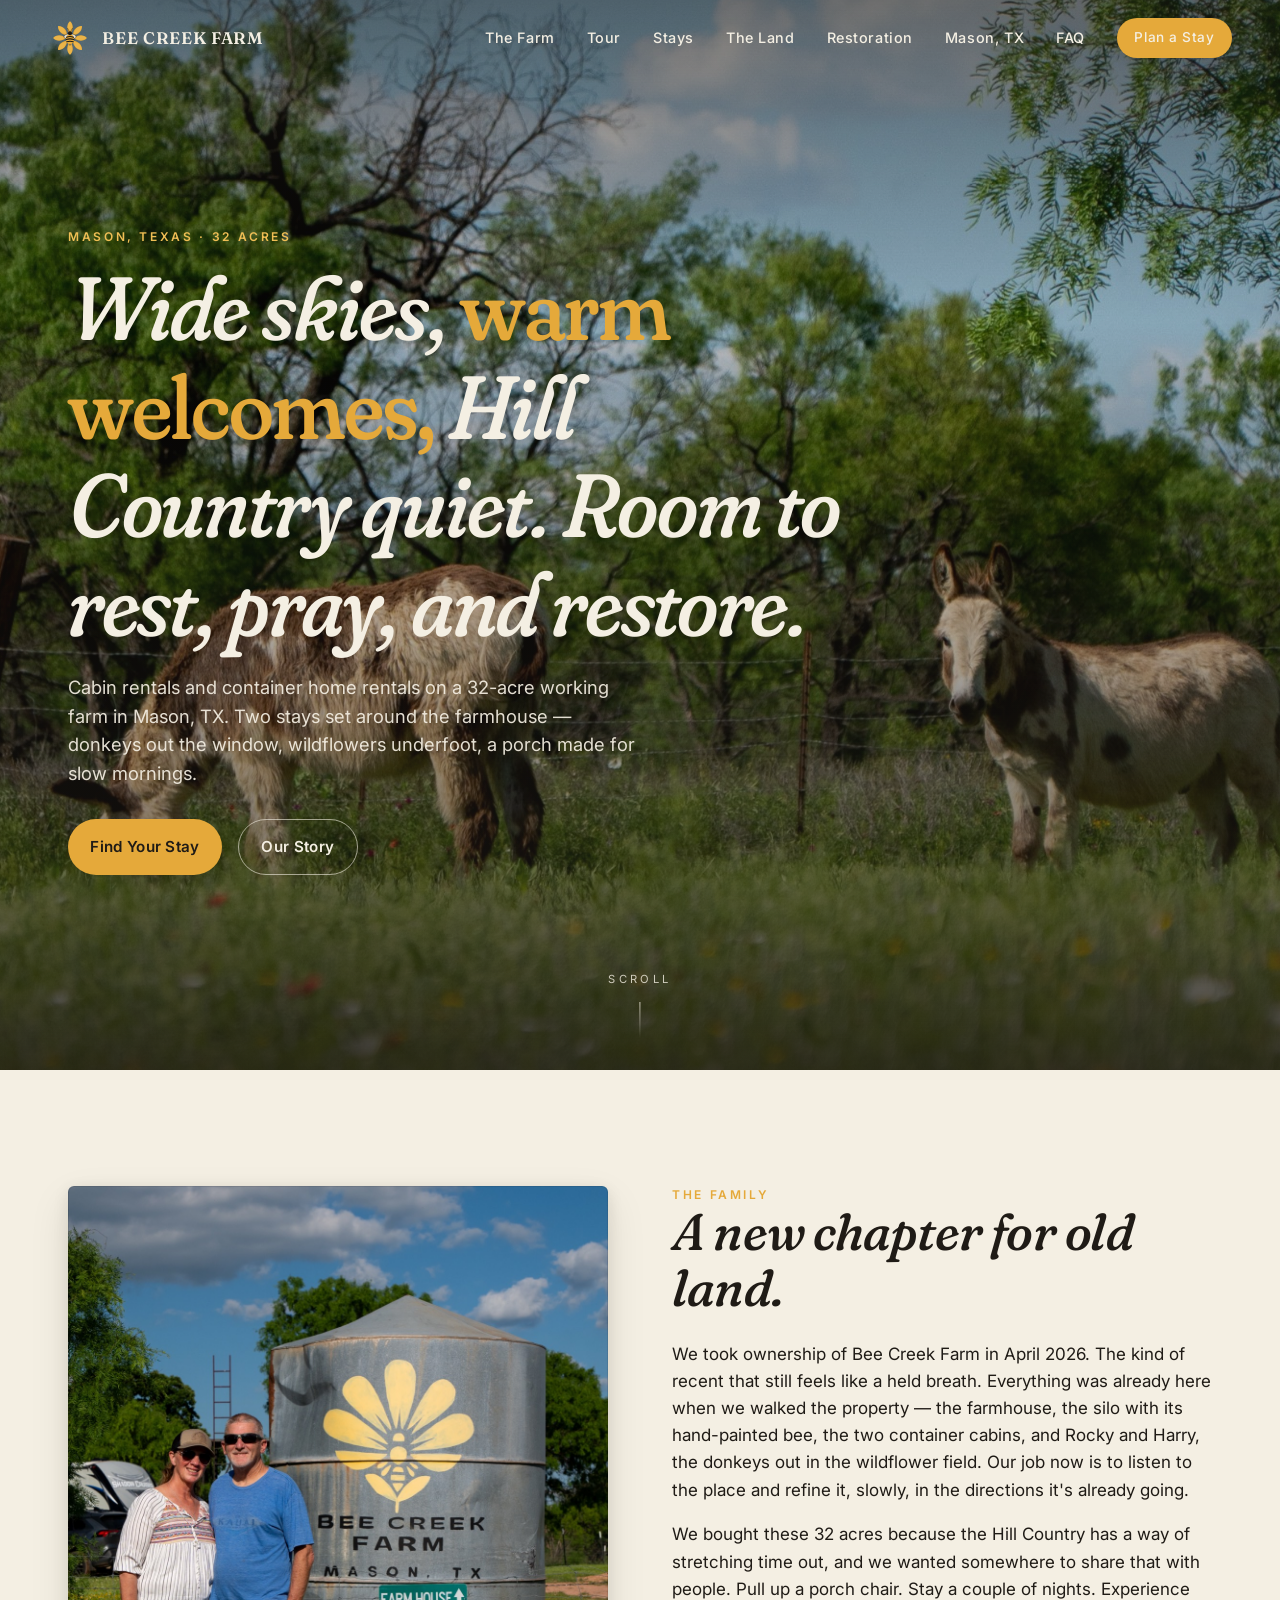
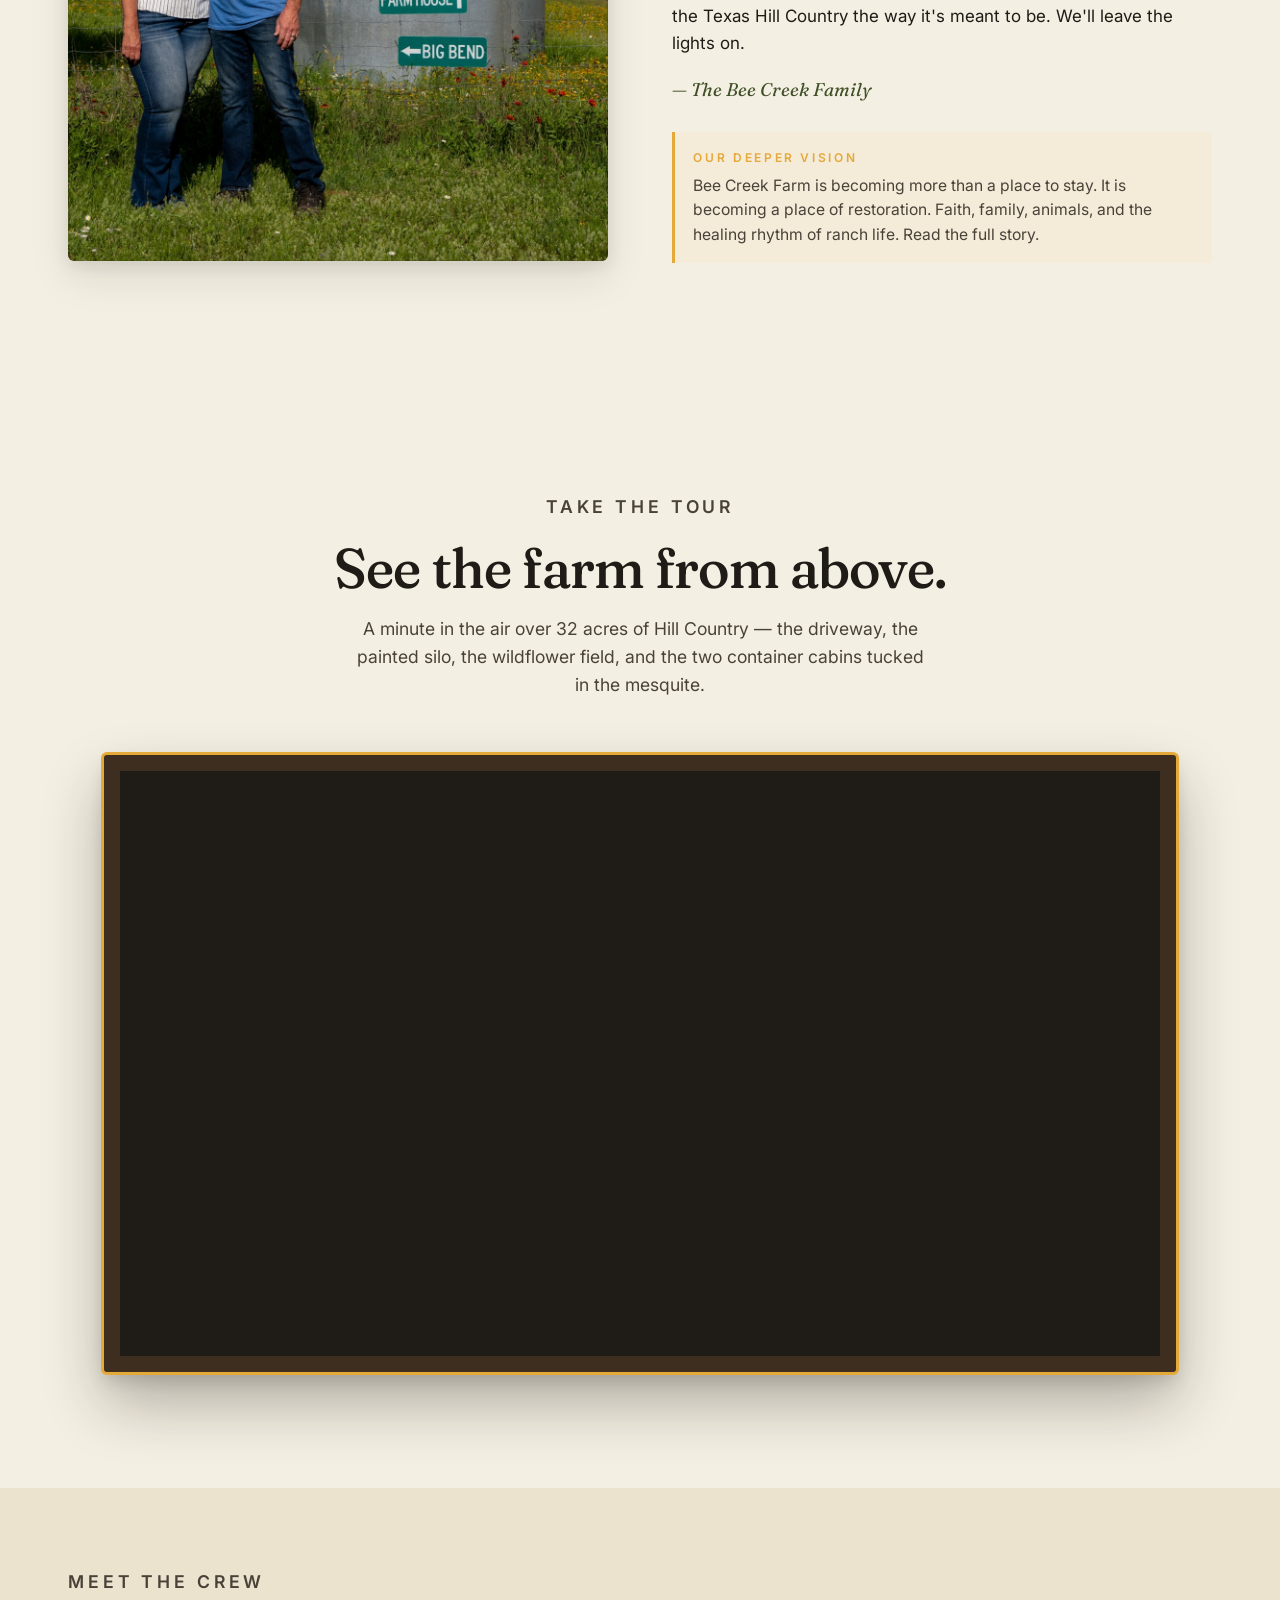
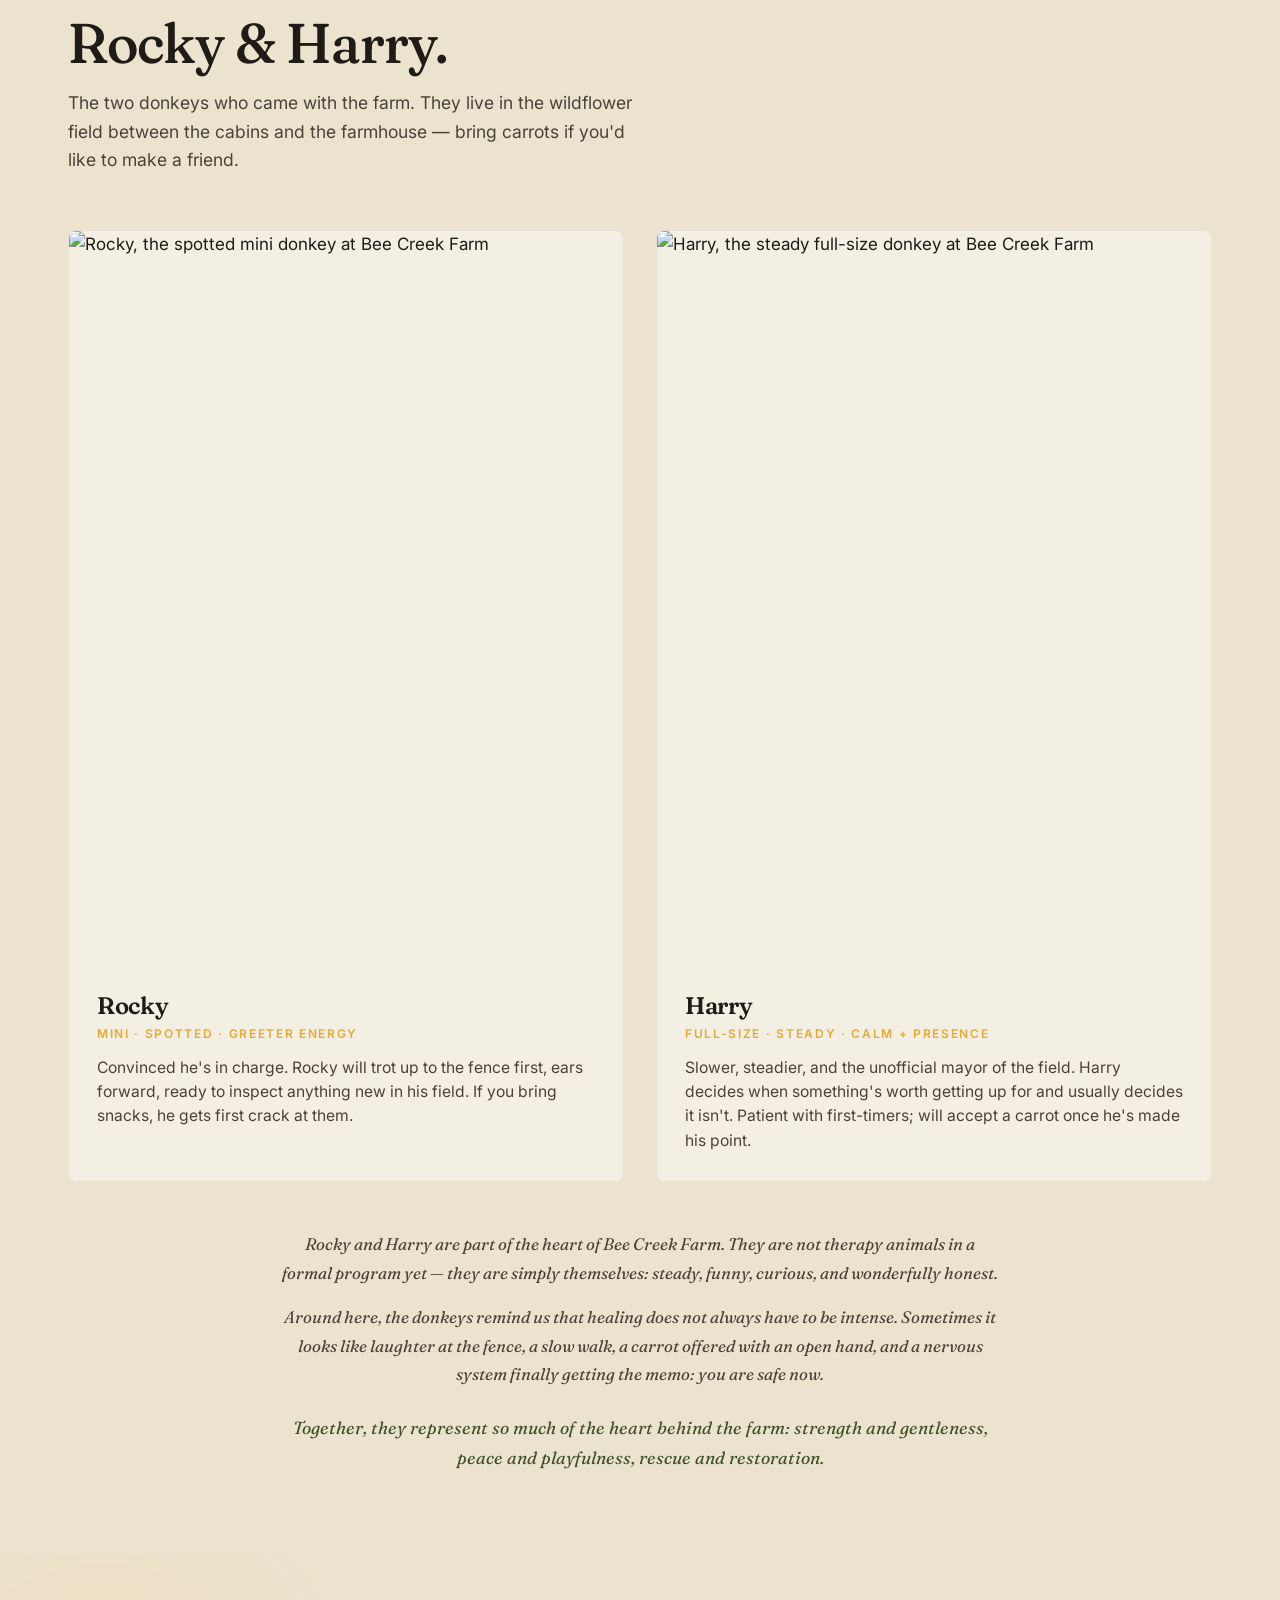
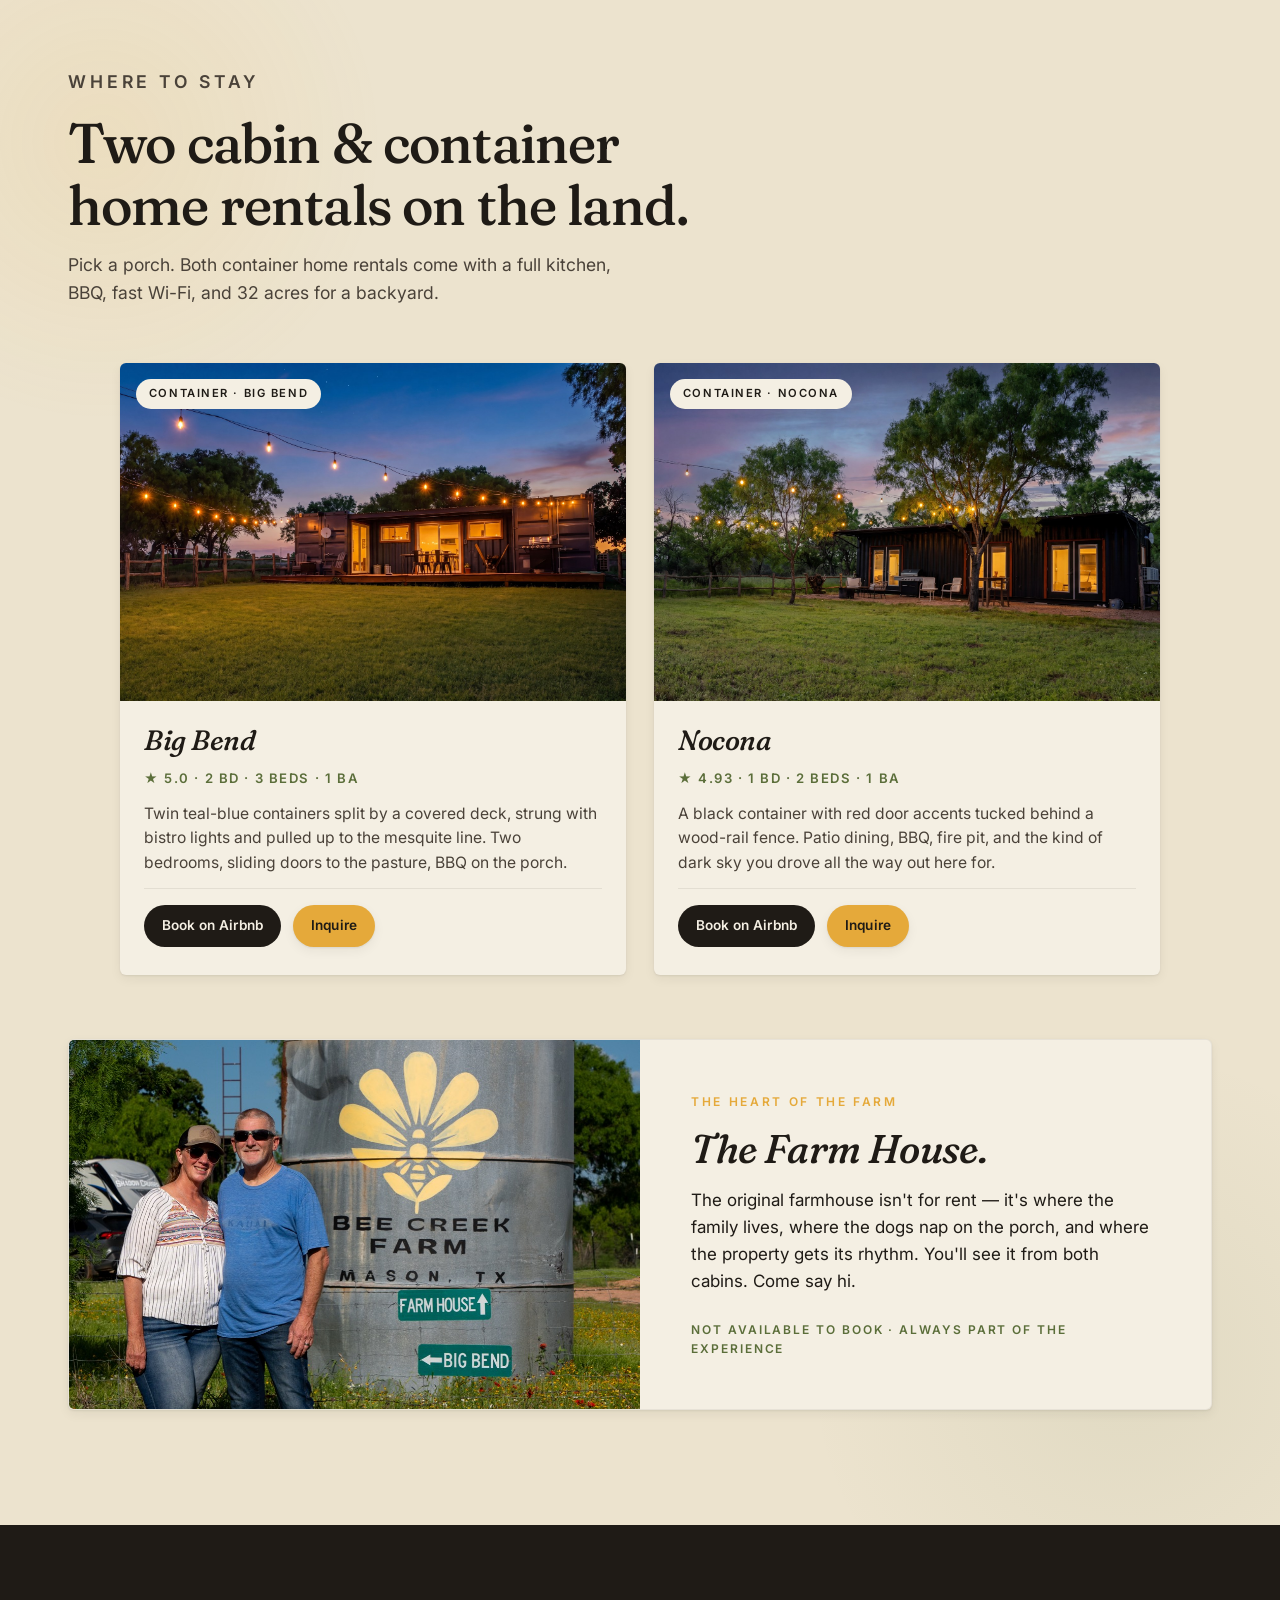
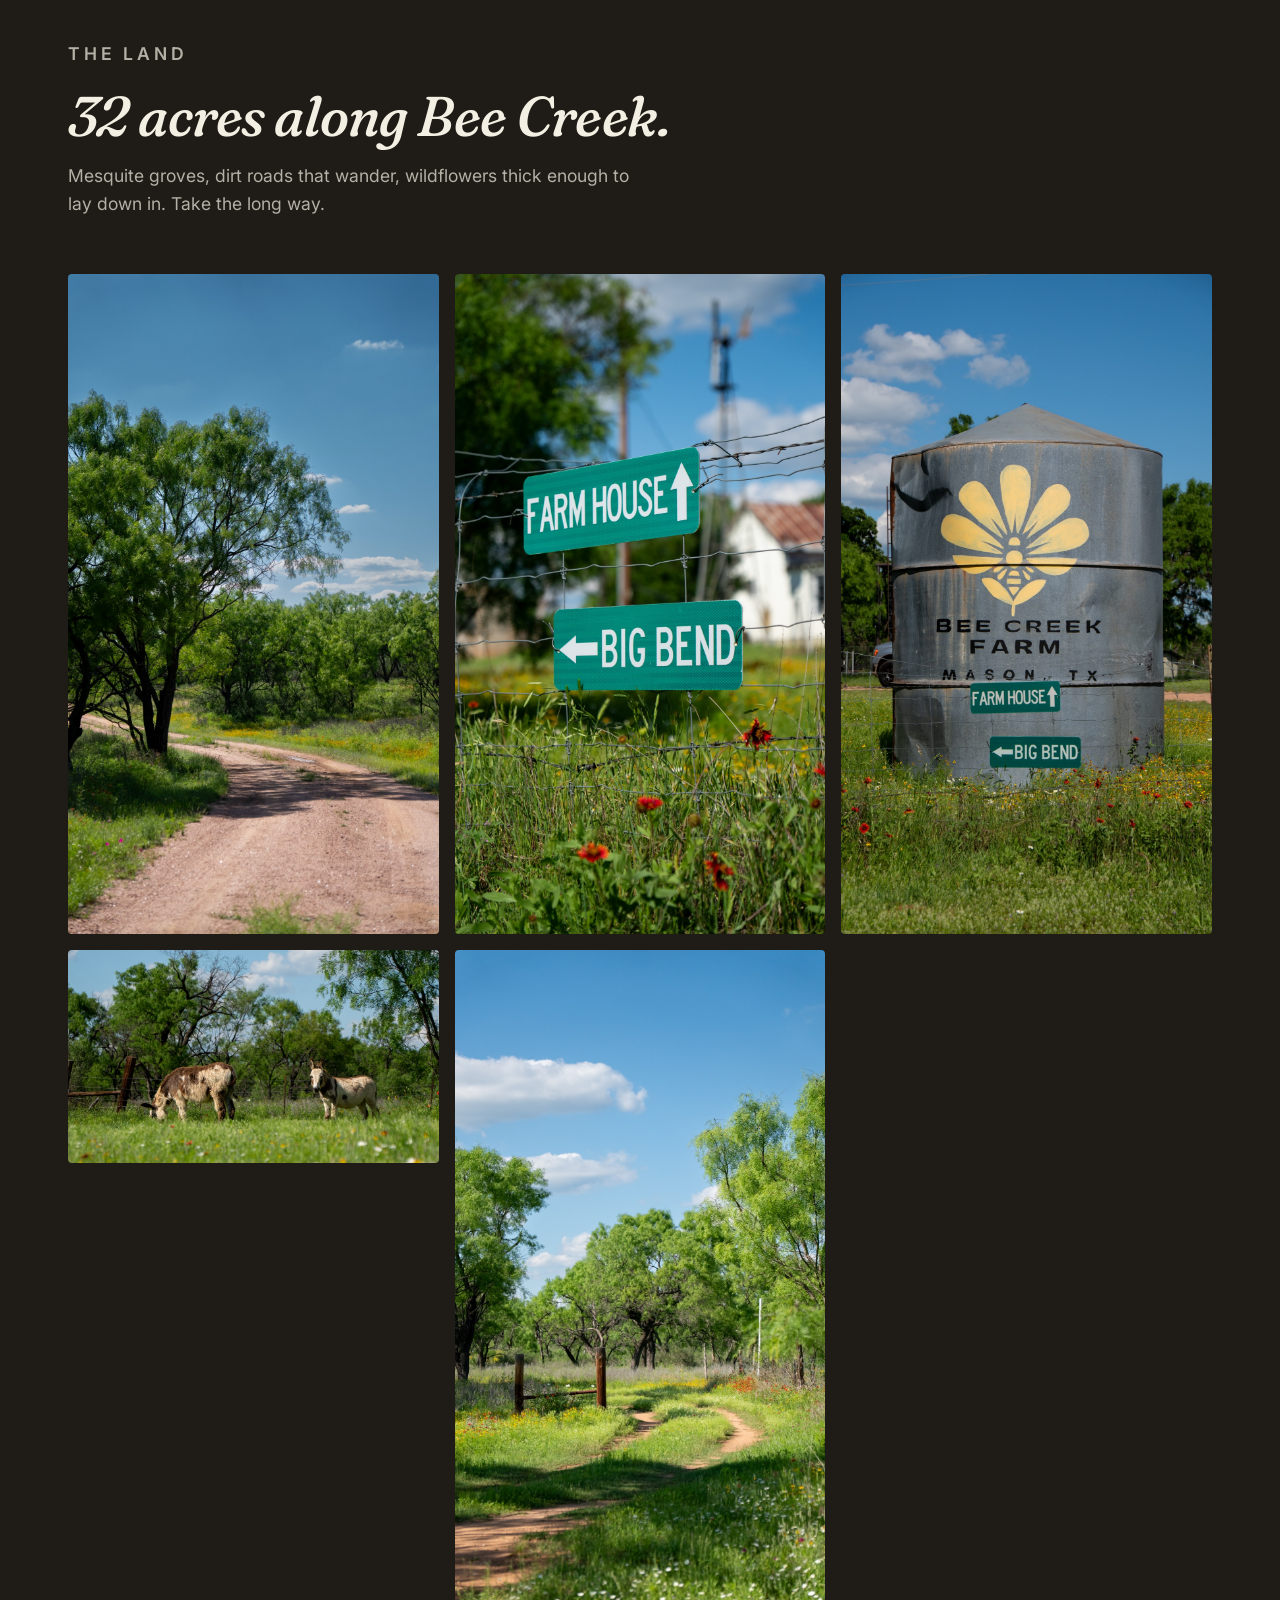
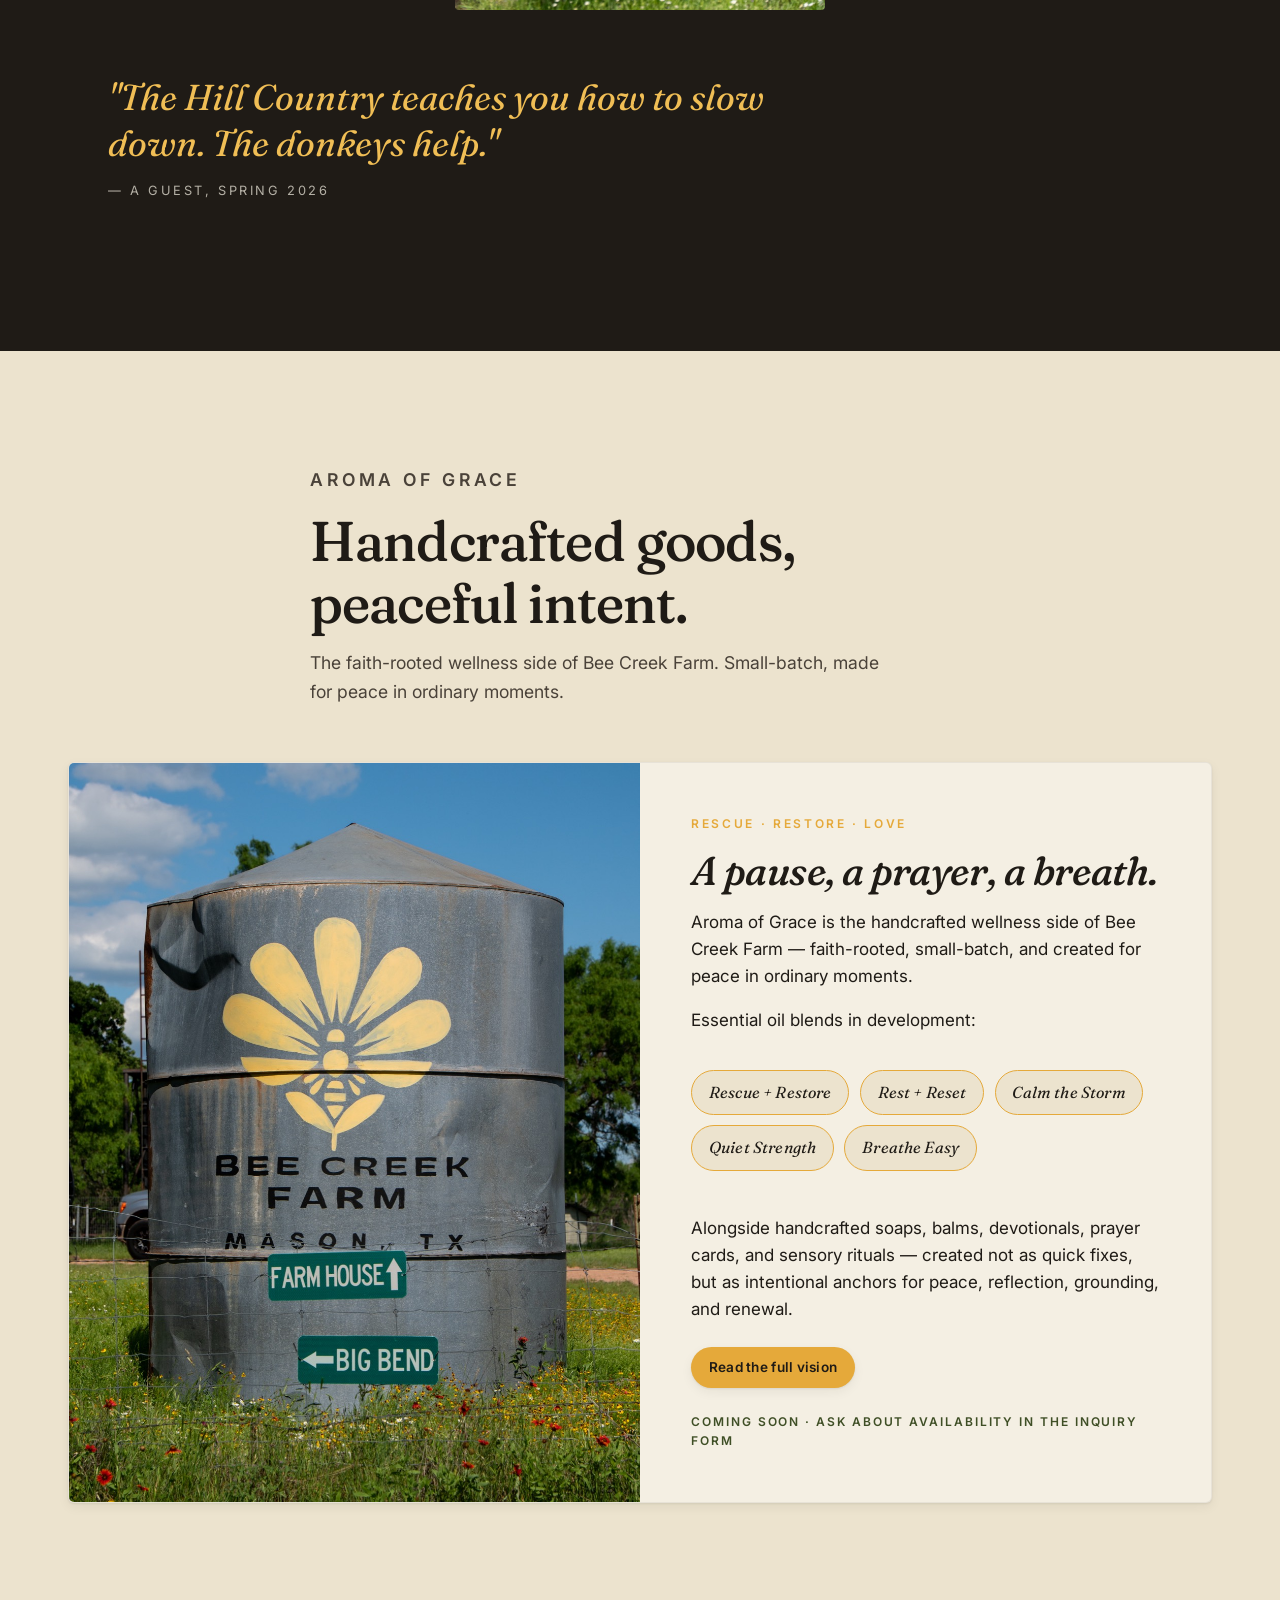
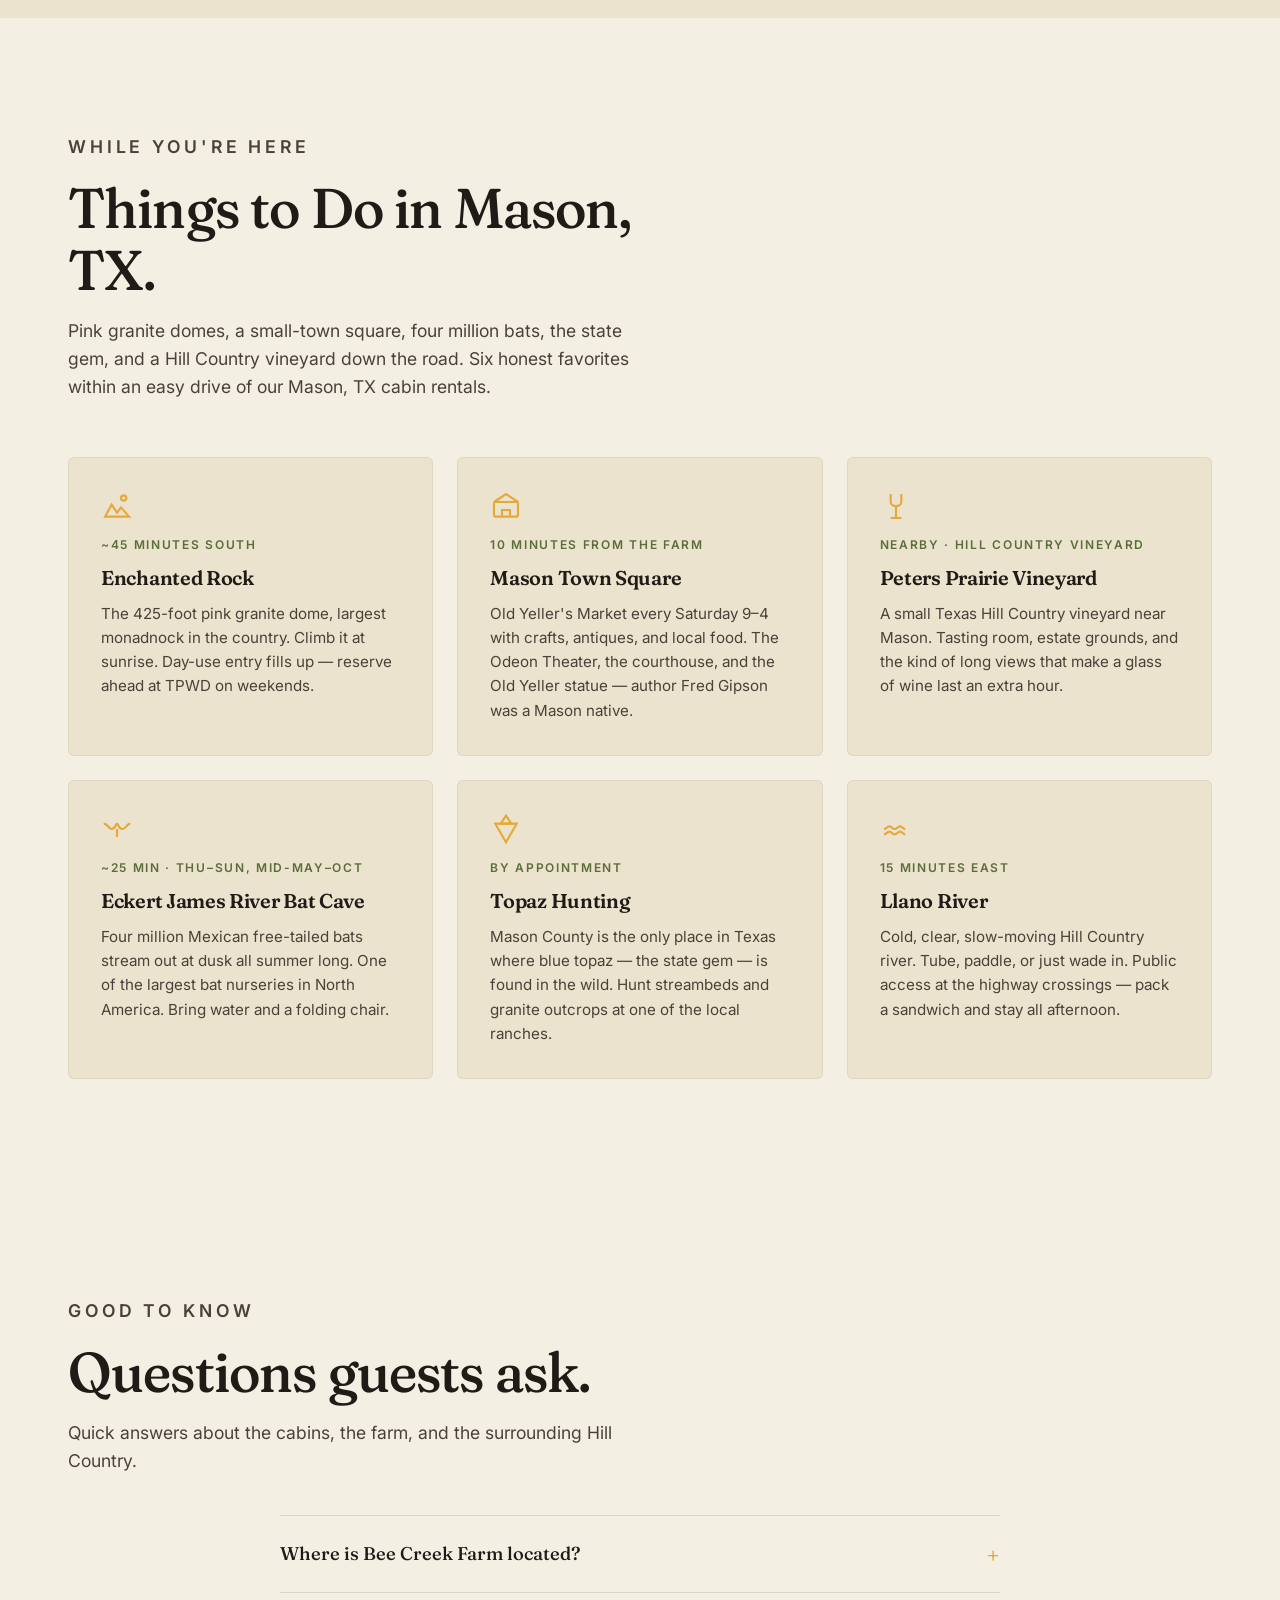
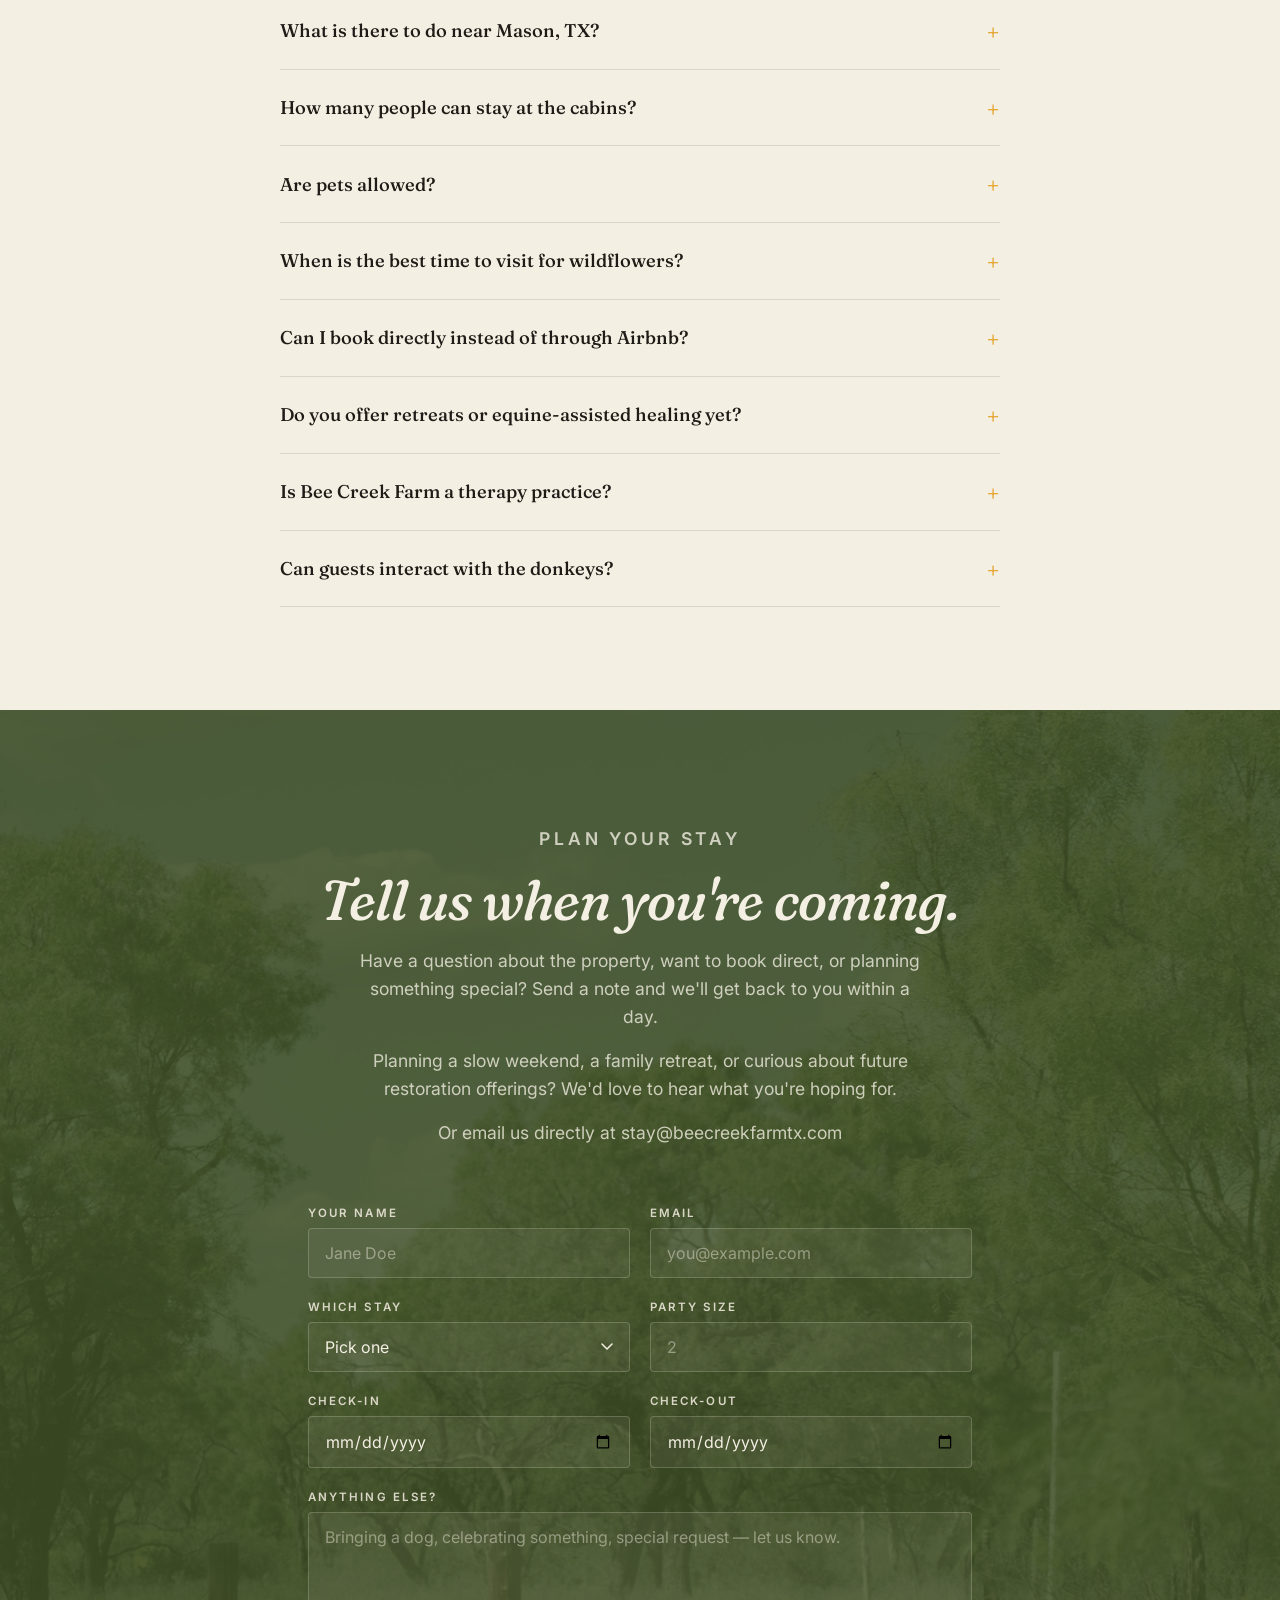
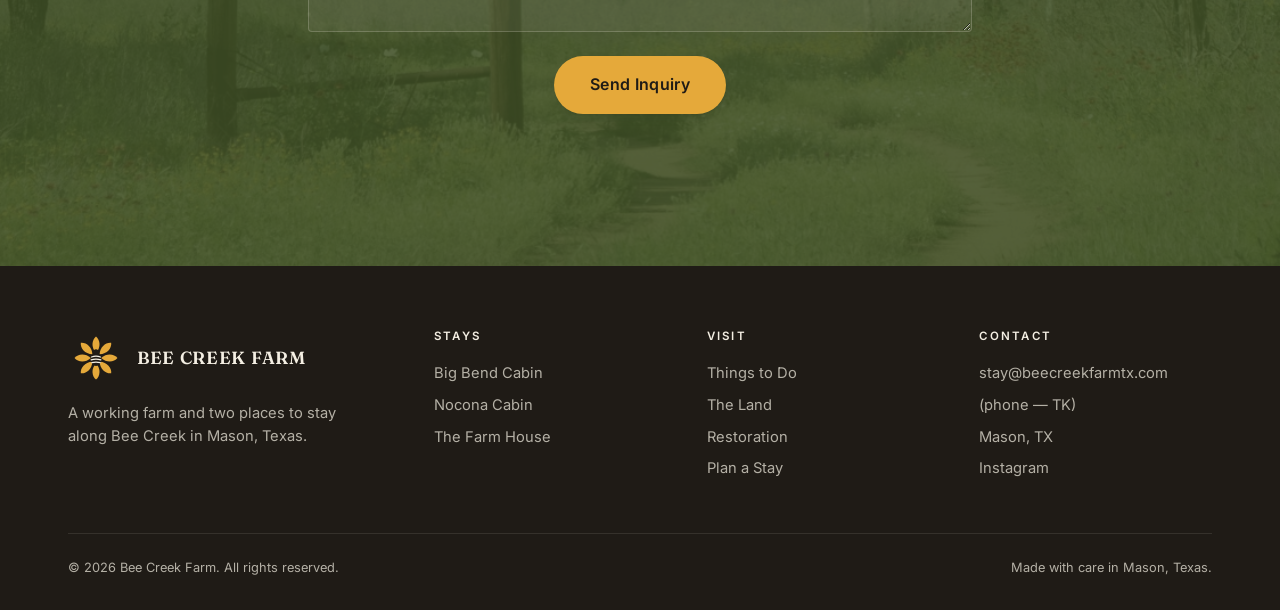
==== commit cdd54e61: "Update Vimeo video source in index.html" ====
--- a/index.html
+++ b/index.html
@@ -308,7 +308,7 @@
     </div>
 
     <div class="video-wrapper reveal">
-      <iframe src="https://player.vimeo.com/video/1209849989?h=1149a5e71c&amp;background=1&amp;autoplay=1&amp;muted=1&amp;loop=1&amp;autopause=0&amp;badge=0&amp;app_id=58479"
+      <iframe src="https://player.vimeo.com/video/1209854669?h=3cb2c43caf&amp;background=1&amp;autoplay=1&amp;muted=1&amp;loop=1&amp;autopause=0&amp;badge=0&amp;app_id=58479"
         title="Bee Creek Farm — drone tour"
         frameborder="0"
         allow="autoplay; fullscreen; picture-in-picture"
--- a/styles.css
+++ b/styles.css
@@ -756,20 +756,29 @@
 .tour .section-head { margin-inline: auto; text-align: center; }
 .tour .section-head p { margin-inline: auto; }
 .video-wrapper {
+  box-sizing: content-box;
   position: relative;
   aspect-ratio: 16 / 9;
-  border-radius: 8px;
   overflow: hidden;
-  box-shadow: var(--shadow-md);
   background: var(--ink);
-  max-width: 1080px;
+  max-width: 1040px;
   margin-inline: auto;
-}
-.video-wrapper video {
+
+  /* Country/barn wood frame: dark walnut + honey trim + warm drop shadow */
+  border: 16px solid #3D2E1F;
+  border-radius: 3px;
+  box-shadow:
+    0 0 0 3px #E5A93A,
+    0 30px 60px rgba(31,27,22,0.32),
+    0 8px 16px rgba(31,27,22,0.14);
+}
+.video-wrapper video,
+.video-wrapper iframe {
   width: 100%;
   height: 100%;
   object-fit: cover;
   display: block;
+  border: 0;
 }
 
 /* ---------- Restoration page extras ---------- */
